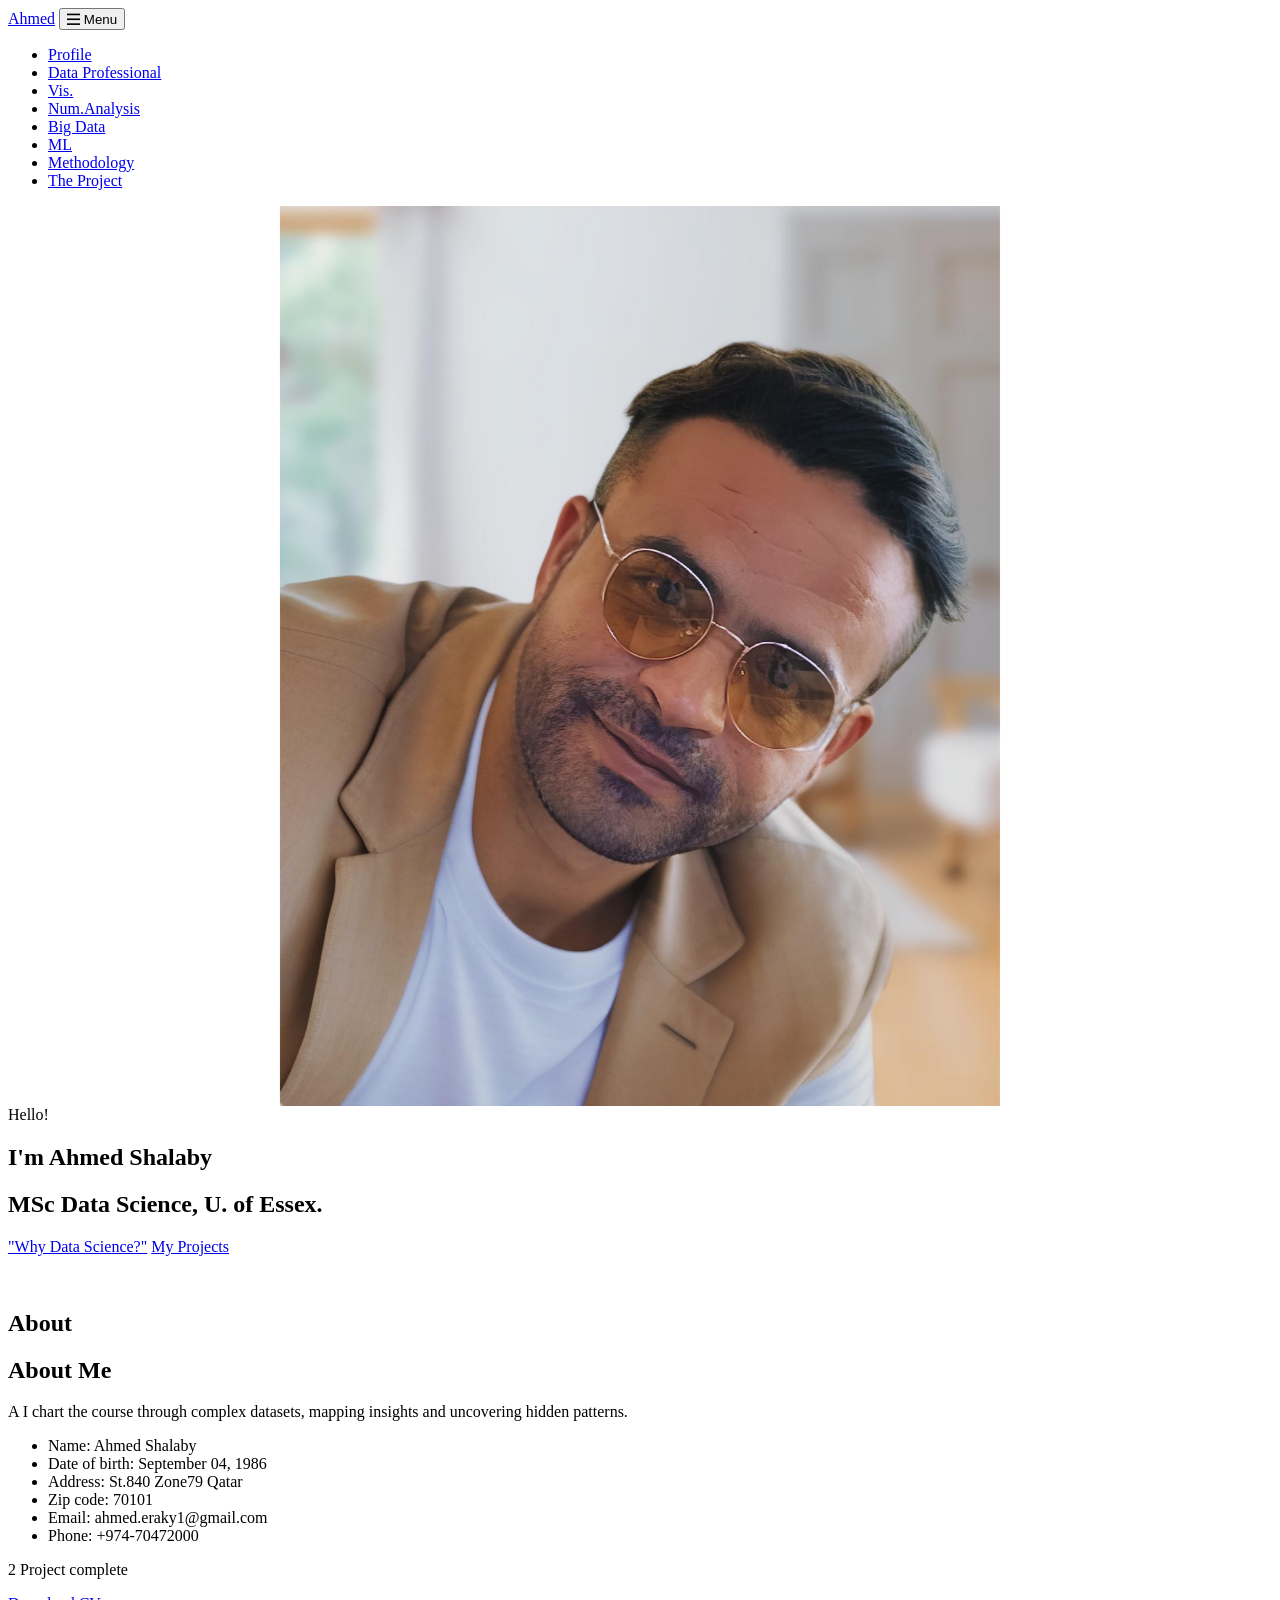
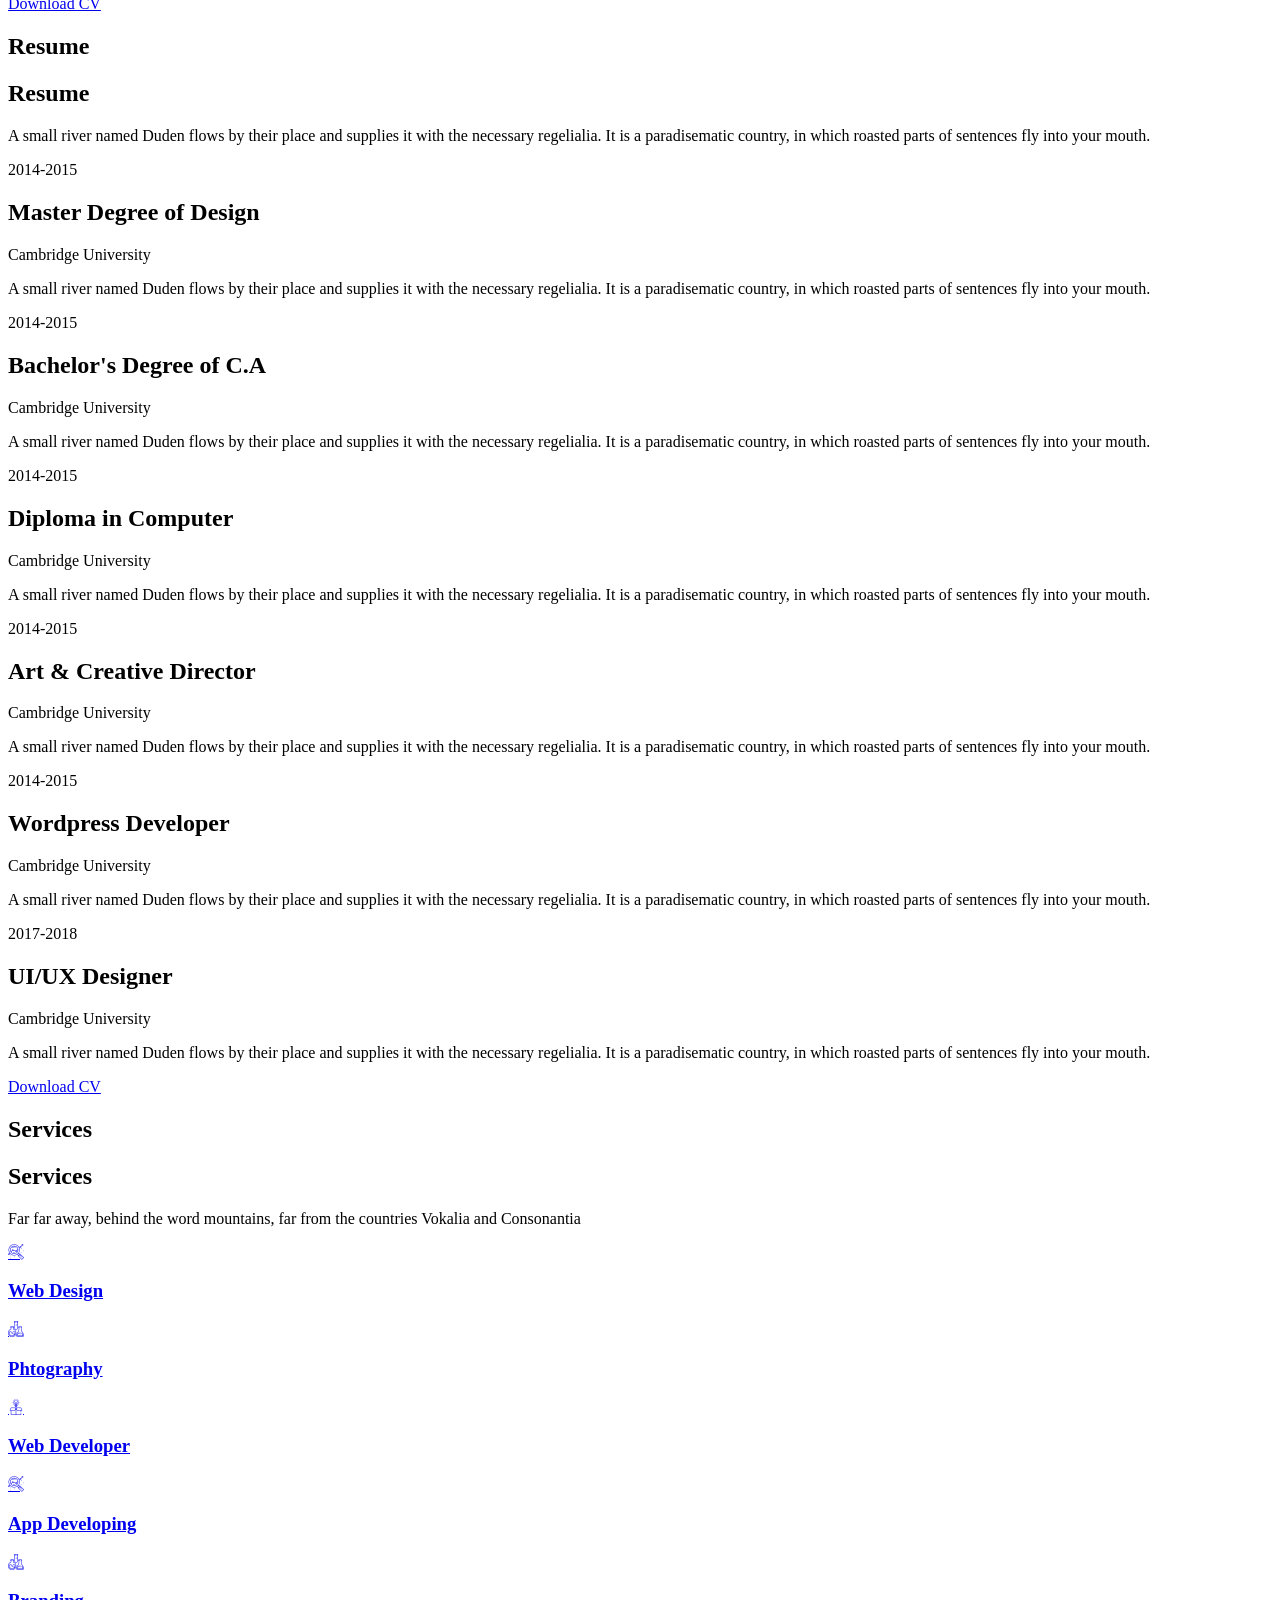
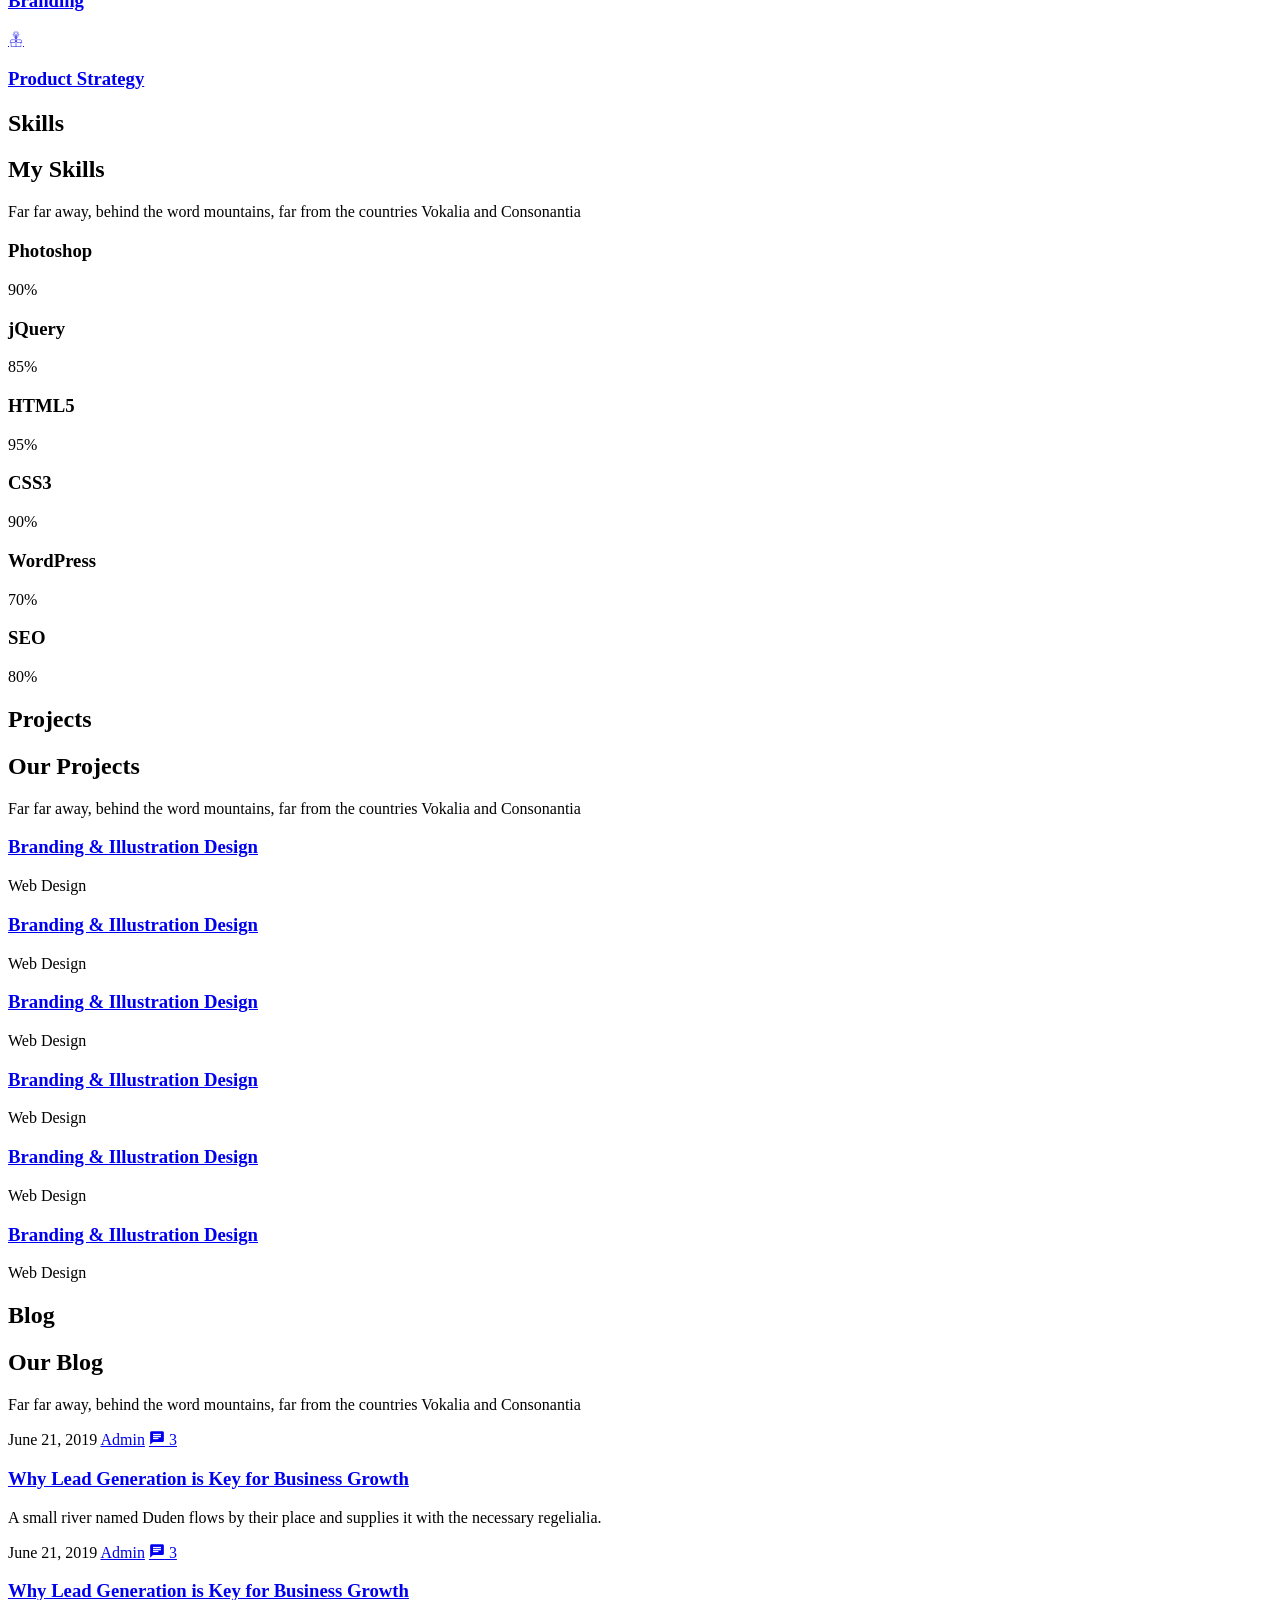
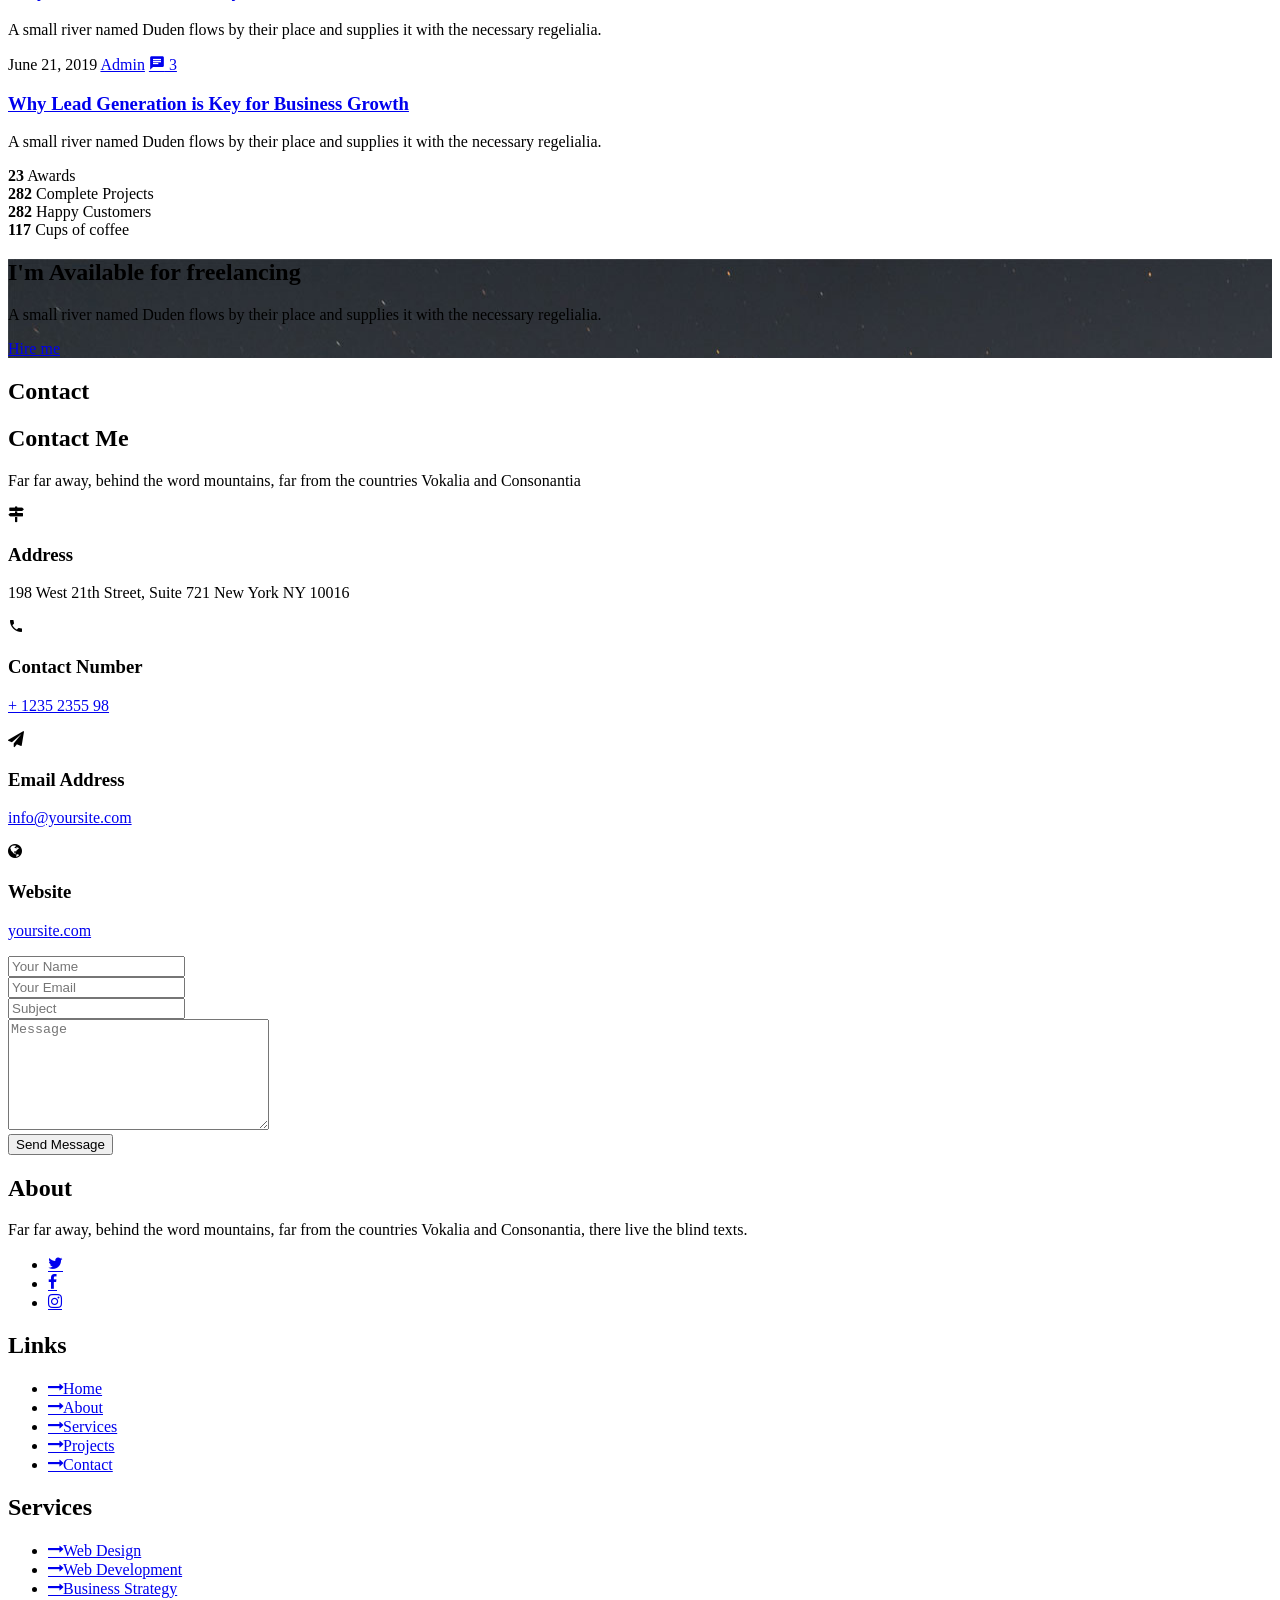
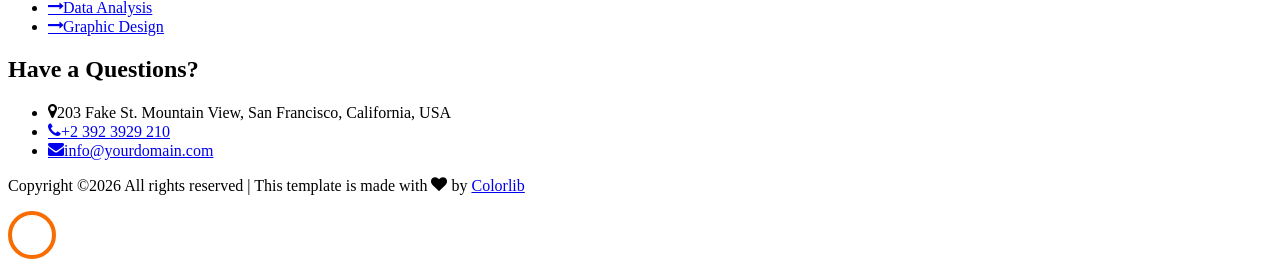
==== index.html @ 075e6bfa "Update index.html" ====
<!DOCTYPE html>
<html lang="en">
  <head>
    <title>Ahmed - Free Bootstrap 4 Template by Colorlib</title>
    <meta charset="utf-8">
    <meta name="viewport" content="width=device-width, initial-scale=1, shrink-to-fit=no">
    
    <link href="https://fonts.googleapis.com/css?family=Poppins:100,200,300,400,500,600,700,800,900" rel="stylesheet">

    <link rel="stylesheet" href="css/open-iconic-bootstrap.min.css">
    <link rel="stylesheet" href="css/animate.css">
    																							
    <link rel="stylesheet" href="css/owl.carousel.min.css">															
    <link rel="stylesheet" href="css/owl.theme.default.min.css">
    <link rel="stylesheet" href="css/magnific-popup.css">

    <link rel="stylesheet" href="css/aos.css">

    <link rel="stylesheet" href="css/ionicons.min.css">
    
    <link rel="stylesheet" href="css/flaticon.css">
    <link rel="stylesheet" href="css/icomoon.css">
    <link rel="stylesheet" href="css/style.css">
  </head>
  <body data-spy="scroll" data-target=".site-navbar-target" data-offset="300">
	  
	  
    <nav class="navbar navbar-expand-lg navbar-dark ftco_navbar ftco-navbar-light site-navbar-target" id="ftco-navbar">
	    <div class="container">
	      <a class="navbar-brand" href="index.html">Ahmed</a>
	      <button class="navbar-toggler js-fh5co-nav-toggle fh5co-nav-toggle" type="button" data-toggle="collapse" data-target="#ftco-nav" aria-controls="ftco-nav" aria-expanded="false" aria-label="Toggle navigation">
	        <span class="oi oi-menu"></span> Menu
	      </button>

	      <div class="collapse navbar-collapse" id="ftco-nav">
	        <ul class="navbar-nav nav ml-auto">
	          <li class="nav-item"><a href="#home-section" class="nav-link"><span>Profile</span></a></li>
	          <li class="nav-item"><a href="#about-section" class="nav-link"><span>Data Professional</span></a></li>
	          <li class="nav-item"><a href="#resume-section" class="nav-link"><span>Vis.</span></a></li>
	          <li class="nav-item"><a href="#services-section" class="nav-link"><span>Num.Analysis</span></a></li>
	          <li class="nav-item"><a href="#skills-section" class="nav-link"><span>Big Data</span></a></li>
	          <li class="nav-item"><a href="#projects-section" class="nav-link"><span>ML</span></a></li>
	          <li class="nav-item"><a href="#blog-section" class="nav-link"><span>Methodology</span></a></li>
	          <li class="nav-item"><a href="#contact-section" class="nav-link"><span>The Project</span></a></li>
	        </ul>
	      </div>
	    </div>
	  </nav>
	  <section id="home-section" class="hero">
		  <div class="home-slider  owl-carousel">
	      <div class="slider-item ">
	      	<div class="overlay"></div>
	        <div class="container">
	          <div class="row d-md-flex no-gutters slider-text align-items-end justify-content-end" data-scrollax-parent="true">
                   <div class="one-third js-fullheight order-md-last img" 
                     style="background-image:url(images/ahmedshalaby.jpg); height: 300px; background-size: contain; background-repeat: no-repeat; background-position: center;">

	          	</div>
		          <div class="one-forth d-flex  align-items-center ftco-animate" data-scrollax=" properties: { translateY: '70%' }">
		          	<div class="text">
		          		<span class="subheading">Hello!</span>
			            <h1 class="mb-4 mt-3">I'm <span>Ahmed Shalaby</span></h1>
			            <h2 class="mb-4">MSc Data Science, U. of Essex.</h2>
			            <p><a href="1.html" class="btn btn-primary py-3 px-4">"Why Data Science?"</a> <a href="2.html" class="btn btn-white btn-outline-white py-3 px-4">My Projects</a></p>
		            </div>
		          </div>
	        	</div>
	        </div>
	      </div>

	      <div class="slider-item">
	      	<div class="overlay"></div>
	        <div class="container">
	          <div class="row d-flex no-gutters slider-text align-items-end justify-content-end" data-scrollax-parent="true">
                   <div class="one-third js-fullheight order-md-last img" 
                     style="background-image:url(images/ahmedshalaby3.jpg); height: 300px; background-size: contain; background-repeat: no-repeat; background-position: center;">
	          	</div>
		          <div class="one-forth d-flex align-items-center ftco-animate" data-scrollax=" properties: { translateY: '70%' }">
		          	<div class="text">
		          		<span class="subheading">Hello!</span>											
			            <h1 class="mb-4 mt-3">I have Passion For Data Science <span> </span> based in Qatar</h1>
			            <p><a href="1.html" class="btn btn-primary py-3 px-4">"Why Data Science?"</a> <a href="2.html" class="btn btn-white btn-outline-white py-3 px-4">My Projects</a></p>
		            </div>
		          </div>
	        	</div>
	        </div>
	      </div>
	    </div>
    </section>

    <section class="ftco-about img ftco-section ftco-no-pb" id="about-section">
    	<div class="container">
    		<div class="row d-flex">
    			<div class="col-md-6 col-lg-5 d-flex">
    				<div class="img-about img d-flex align-items-stretch">
    					<div class="overlay"></div>
	    				<div class="img d-flex align-self-stretch align-items-center" style="background-image:url(images/ahmedshalaby4.jpg);">
	    				</div>
    				</div>
    			</div>
    			<div class="col-md-6 col-lg-7 pl-lg-5 pb-5">
    				<div class="row justify-content-start pb-3">
		          <div class="col-md-12 heading-section ftco-animate">
		          	<h1 class="big">About</h1>
		            <h2 class="mb-4">About Me</h2>
		            <p>A I chart the course through complex datasets, mapping insights and uncovering hidden patterns.</p>
		            <ul class="about-info mt-4 px-md-0 px-2">
		            	<li class="d-flex"><span>Name:</span> <span>Ahmed Shalaby</span></li>
		            	<li class="d-flex"><span>Date of birth:</span> <span>September 04, 1986</span></li>
		            	<li class="d-flex"><span>Address:</span> <span>St.840 Zone79 Qatar </span></li>
		            	<li class="d-flex"><span>Zip code:</span> <span>70101</span></li>
		            	<li class="d-flex"><span>Email:</span> <span>ahmed.eraky1@gmail.com</span></li>
		            	<li class="d-flex"><span>Phone: </span> <span>+974-70472000</span></li>
		            </ul>
		          </div>
		        </div>
	          <div class="counter-wrap ftco-animate d-flex mt-md-3">
              <div class="text">
              	<p class="mb-4">
	                <span class="number" data-number="12">0</span>
	                <span>Project complete</span>
                </p>
                <p><a href="#" class="btn btn-primary py-3 px-3">Download CV</a></p>
              </div>
	          </div>
	        </div>
        </div>
    	</div>
    </section>

    <section class="ftco-section ftco-no-pb" id="resume-section">
    	<div class="container">
    		<div class="row justify-content-center pb-5">
          <div class="col-md-10 heading-section text-center ftco-animate">
          	<h1 class="big big-2">Resume</h1>
            <h2 class="mb-4">Resume</h2>
            <p>A small river named Duden flows by their place and supplies it with the necessary regelialia. It is a paradisematic country, in which roasted parts of sentences fly into your mouth.</p>
          </div>
        </div>
    		<div class="row">
    			<div class="col-md-6">
    				<div class="resume-wrap ftco-animate">
    					<span class="date">2014-2015</span>
    					<h2>Master Degree of Design</h2>
    					<span class="position">Cambridge University</span>
    					<p class="mt-4">A small river named Duden flows by their place and supplies it with the necessary regelialia. It is a paradisematic country, in which roasted parts of sentences fly into your mouth.</p>
    				</div>
    				<div class="resume-wrap ftco-animate">
    					<span class="date">2014-2015</span>
    					<h2>Bachelor's Degree of C.A</h2>
    					<span class="position">Cambridge University</span>
    					<p class="mt-4">A small river named Duden flows by their place and supplies it with the necessary regelialia. It is a paradisematic country, in which roasted parts of sentences fly into your mouth.</p>
    				</div>
    				<div class="resume-wrap ftco-animate">
    					<span class="date">2014-2015</span>
    					<h2>Diploma in Computer</h2>
    					<span class="position">Cambridge University</span>
    					<p class="mt-4">A small river named Duden flows by their place and supplies it with the necessary regelialia. It is a paradisematic country, in which roasted parts of sentences fly into your mouth.</p>
    				</div>
    			</div>

    			<div class="col-md-6">
    				<div class="resume-wrap ftco-animate">
    					<span class="date">2014-2015</span>
    					<h2>Art &amp; Creative Director</h2>
    					<span class="position">Cambridge University</span>
    					<p class="mt-4">A small river named Duden flows by their place and supplies it with the necessary regelialia. It is a paradisematic country, in which roasted parts of sentences fly into your mouth.</p>
    				</div>
    				<div class="resume-wrap ftco-animate">
    					<span class="date">2014-2015</span>
    					<h2>Wordpress Developer</h2>
    					<span class="position">Cambridge University</span>
    					<p class="mt-4">A small river named Duden flows by their place and supplies it with the necessary regelialia. It is a paradisematic country, in which roasted parts of sentences fly into your mouth.</p>
    				</div>
    				<div class="resume-wrap ftco-animate">
    					<span class="date">2017-2018</span>
    					<h2>UI/UX Designer</h2>
    					<span class="position">Cambridge University</span>
    					<p class="mt-4">A small river named Duden flows by their place and supplies it with the necessary regelialia. It is a paradisematic country, in which roasted parts of sentences fly into your mouth.</p>
    				</div>
    			</div>
    		</div>
    		<div class="row justify-content-center mt-5">
    			<div class="col-md-6 text-center ftco-animate">
    				<p><a href="#" class="btn btn-primary py-4 px-5">Download CV</a></p>
    			</div>
    		</div>
    	</div>
    </section>

    <section class="ftco-section" id="services-section">
    	<div class="container">
    		<div class="row justify-content-center py-5 mt-5">
          <div class="col-md-12 heading-section text-center ftco-animate">
          	<h1 class="big big-2">Services</h1>
            <h2 class="mb-4">Services</h2>
            <p>Far far away, behind the word mountains, far from the countries Vokalia and Consonantia</p>
          </div>
        </div>
    		<div class="row">
					<div class="col-md-4 text-center d-flex ftco-animate">
						<a href="#" class="services-1">
							<span class="icon">
								<i class="flaticon-analysis"></i>
							</span>
							<div class="desc">
								<h3 class="mb-5">Web Design</h3>
							</div>
						</a>
					</div>
					<div class="col-md-4 text-center d-flex ftco-animate">
						<a href="#" class="services-1">
							<span class="icon">
								<i class="flaticon-flasks"></i>
							</span>
							<div class="desc">
								<h3 class="mb-5">Phtography</h3>
							</div>
						</a>																
					</div>
					<div class="col-md-4 text-center d-flex ftco-animate">
						<a href="#" class="services-1">
							<span class="icon">
								<i class="flaticon-ideas"></i>
							</span>
							<div class="desc">
								<h3 class="mb-5">Web Developer</h3>
							</div>
						</a>
					</div>

					<div class="col-md-4 text-center d-flex ftco-animate">
						<a href="#" class="services-1">
							<span class="icon">
								<i class="flaticon-analysis"></i>
							</span>
							<div class="desc">
								<h3 class="mb-5">App Developing</h3>
							</div>
						</a>
					</div>
					<div class="col-md-4 text-center d-flex ftco-animate">
						<a href="#" class="services-1">
							<span class="icon">
								<i class="flaticon-flasks"></i>
							</span>
							<div class="desc">
								<h3 class="mb-5">Branding</h3>
							</div>
						</a>
					</div>
					<div class="col-md-4 text-center d-flex ftco-animate">
						<a href="#" class="services-1">
							<span class="icon">
								<i class="flaticon-ideas"></i>
							</span>
							<div class="desc">
								<h3 class="mb-5">Product Strategy</h3>
							</div>
						</a>
					</div>
				</div>
    	</div>
    </section>

		
		<section class="ftco-section" id="skills-section">
			<div class="container">
				<div class="row justify-content-center pb-5">
          <div class="col-md-12 heading-section text-center ftco-animate">
          	<h1 class="big big-2">Skills</h1>
            <h2 class="mb-4">My Skills</h2>
            <p>Far far away, behind the word mountains, far from the countries Vokalia and Consonantia</p>
          </div>
        </div>
				<div class="row">
					<div class="col-md-6 animate-box">
						<div class="progress-wrap ftco-animate">
							<h3>Photoshop</h3>
							<div class="progress">
							 	<div class="progress-bar color-1" role="progressbar" aria-valuenow="90"
							  	aria-valuemin="0" aria-valuemax="100" style="width:90%">
							    <span>90%</span>
							  	</div>
							</div>
						</div>
					</div>
					<div class="col-md-6 animate-box">
						<div class="progress-wrap ftco-animate">
							<h3>jQuery</h3>
							<div class="progress">
							 	<div class="progress-bar color-2" role="progressbar" aria-valuenow="85"
							  	aria-valuemin="0" aria-valuemax="100" style="width:85%">
							    <span>85%</span>
							  	</div>
							</div>
						</div>
					</div>
					<div class="col-md-6 animate-box">
						<div class="progress-wrap ftco-animate">
							<h3>HTML5</h3>
							<div class="progress">
							 	<div class="progress-bar color-3" role="progressbar" aria-valuenow="95"
							  	aria-valuemin="0" aria-valuemax="100" style="width:95%">
							    <span>95%</span>
							  	</div>
							</div>
						</div>
					</div>
					<div class="col-md-6 animate-box">
						<div class="progress-wrap ftco-animate">
							<h3>CSS3</h3>
							<div class="progress">
							 	<div class="progress-bar color-4" role="progressbar" aria-valuenow="90"
							  	aria-valuemin="0" aria-valuemax="100" style="width:90%">
							    <span>90%</span>
							  	</div>
							</div>
						</div>
					</div>
					<div class="col-md-6 animate-box">
						<div class="progress-wrap ftco-animate">
							<h3>WordPress</h3>
							<div class="progress">
							 	<div class="progress-bar color-5" role="progressbar" aria-valuenow="70"
							  	aria-valuemin="0" aria-valuemax="100" style="width:70%">
							    <span>70%</span>
							  	</div>
							</div>
						</div>
					</div>
					<div class="col-md-6 animate-box">
						<div class="progress-wrap ftco-animate">
							<h3>SEO</h3>
							<div class="progress">
							 	<div class="progress-bar color-6" role="progressbar" aria-valuenow="80"
							  	aria-valuemin="0" aria-valuemax="100" style="width:80%">
							    <span>80%</span>
							  	</div>
							</div>
						</div>
					</div>
				</div>
			</div>
		</section>
 

    <section class="ftco-section ftco-project" id="projects-section">
    	<div class="container">
    		<div class="row justify-content-center pb-5">
          <div class="col-md-12 heading-section text-center ftco-animate">
          	<h1 class="big big-2">Projects</h1>
            <h2 class="mb-4">Our Projects</h2>
            <p>Far far away, behind the word mountains, far from the countries Vokalia and Consonantia</p>
          </div>
        </div>
    		<div class="row">
    			<div class="col-md-4">
    				<div class="project img ftco-animate d-flex justify-content-center align-items-center" style="background-image: url(images/project-4.jpg);">
    					<div class="overlay"></div>
	    				<div class="text text-center p-4">
	    					<h3><a href="#">Branding &amp; Illustration Design</a></h3>
	    					<span>Web Design</span>
	    				</div>
    				</div>
  				</div>
  				<div class="col-md-8">
    				<div class="project img ftco-animate d-flex justify-content-center align-items-center" style="background-image: url(images/project-5.jpg);">
    					<div class="overlay"></div>
	    				<div class="text text-center p-4">
	    					<h3><a href="#">Branding &amp; Illustration Design</a></h3>
	    					<span>Web Design</span>
	    				</div>
    				</div>
  				</div>

    			<div class="col-md-8">
    				<div class="project img ftco-animate d-flex justify-content-center align-items-center" style="background-image: url(images/project-1.jpg);">
    					<div class="overlay"></div>
	    				<div class="text text-center p-4">
	    					<h3><a href="#">Branding &amp; Illustration Design</a></h3>
	    					<span>Web Design</span>
	    				</div>
    				</div>

    				<div class="project img ftco-animate d-flex justify-content-center align-items-center" style="background-image: url(images/project-6.jpg);">
    					<div class="overlay"></div>
	    				<div class="text text-center p-4">
	    					<h3><a href="#">Branding &amp; Illustration Design</a></h3>
	    					<span>Web Design</span>
	    				</div>
    				</div>
    			</div>
    			<div class="col-md-4">
    				<div class="row">
    					<div class="col-md-12">
		    				<div class="project img ftco-animate d-flex justify-content-center align-items-center" style="background-image: url(images/project-2.jpg);">
		    					<div class="overlay"></div>
			    				<div class="text text-center p-4">
			    					<h3><a href="#">Branding &amp; Illustration Design</a></h3>
			    					<span>Web Design</span>
			    				</div>
		    				</div>
	    				</div>
	    				<div class="col-md-12">
		    				<div class="project img ftco-animate d-flex justify-content-center align-items-center" style="background-image: url(images/project-3.jpg);">
		    					<div class="overlay"></div>
			    				<div class="text text-center p-4">
			    					<h3><a href="#">Branding &amp; Illustration Design</a></h3>
			    					<span>Web Design</span>
			    				</div>
		    				</div>
	    				</div>
    				</div>
    			</div>
    		</div>
    	</div>
    </section>


    <section class="ftco-section" id="blog-section">
      <div class="container">
        <div class="row justify-content-center mb-5 pb-5">
          <div class="col-md-7 heading-section text-center ftco-animate">
            <h1 class="big big-2">Blog</h1>
            <h2 class="mb-4">Our Blog</h2>
            <p>Far far away, behind the word mountains, far from the countries Vokalia and Consonantia</p>
          </div>
        </div>
        <div class="row d-flex">
          <div class="col-md-4 d-flex ftco-animate">
          	<div class="blog-entry justify-content-end">
              <a href="single.html" class="block-20" style="background-image: url('images/image_1.jpg');">
              </a>
              <div class="text mt-3 float-right d-block">
              	<div class="d-flex align-items-center mb-3 meta">
	                <p class="mb-0">
	                	<span class="mr-2">June 21, 2019</span>
	                	<a href="#" class="mr-2">Admin</a>
	                	<a href="#" class="meta-chat"><span class="icon-chat"></span> 3</a>
	                </p>
                </div>
                <h3 class="heading"><a href="single.html">Why Lead Generation is Key for Business Growth</a></h3>
                <p>A small river named Duden flows by their place and supplies it with the necessary regelialia.</p>
              </div>
            </div>
          </div>
          <div class="col-md-4 d-flex ftco-animate">
          	<div class="blog-entry justify-content-end">
              <a href="single.html" class="block-20" style="background-image: url('images/image_2.jpg');">
              </a>
              <div class="text mt-3 float-right d-block">
              	<div class="d-flex align-items-center mb-3 meta">
	                <p class="mb-0">
	                	<span class="mr-2">June 21, 2019</span>
	                	<a href="#" class="mr-2">Admin</a>
	                	<a href="#" class="meta-chat"><span class="icon-chat"></span> 3</a>
	                </p>
                </div>
                <h3 class="heading"><a href="single.html">Why Lead Generation is Key for Business Growth</a></h3>
                <p>A small river named Duden flows by their place and supplies it with the necessary regelialia.</p>
              </div>
            </div>
          </div>
          <div class="col-md-4 d-flex ftco-animate">
          	<div class="blog-entry">
              <a href="single.html" class="block-20" style="background-image: url('images/image_3.jpg');">
              </a>
              <div class="text mt-3 float-right d-block">
              	<div class="d-flex align-items-center mb-3 meta">
	                <p class="mb-0">
	                	<span class="mr-2">June 21, 2019</span>
	                	<a href="#" class="mr-2">Admin</a>
	                	<a href="#" class="meta-chat"><span class="icon-chat"></span> 3</a>
	                </p>
                </div>
                <h3 class="heading"><a href="single.html">Why Lead Generation is Key for Business Growth</a></h3>
                <p>A small river named Duden flows by their place and supplies it with the necessary regelialia.</p>
              </div>
            </div>
          </div>
        </div>
      </div>
    </section>

    <section class="ftco-section ftco-no-pt ftco-no-pb ftco-counter img" id="section-counter">
    	<div class="container">
				<div class="row d-md-flex align-items-center">
          <div class="col-md d-flex justify-content-center counter-wrap ftco-animate">
            <div class="block-18">
              <div class="text">
                <strong class="number" data-number="100">0</strong>
                <span>Awards</span>
              </div>
            </div>
          </div>
          <div class="col-md d-flex justify-content-center counter-wrap ftco-animate">
            <div class="block-18">
              <div class="text">
                <strong class="number" data-number="1200">0</strong>
                <span>Complete Projects</span>
              </div>
            </div>
          </div>
          <div class="col-md d-flex justify-content-center counter-wrap ftco-animate">
            <div class="block-18">
              <div class="text">
                <strong class="number" data-number="1200">0</strong>
                <span>Happy Customers</span>
              </div>
            </div>
          </div>
          <div class="col-md d-flex justify-content-center counter-wrap ftco-animate">
            <div class="block-18">
              <div class="text">
                <strong class="number" data-number="500">0</strong>
                <span>Cups of coffee</span>
              </div>
            </div>
          </div>
        </div>
      </div>
    </section>

    <section class="ftco-section ftco-hireme img margin-top" style="background-image: url(images/bg_1.jpg)">
			<div class="container">
				<div class="row justify-content-center">
					<div class="col-md-7 ftco-animate text-center">
						<h2>I'm <span>Available</span> for freelancing</h2>
						<p>A small river named Duden flows by their place and supplies it with the necessary regelialia.</p>
						<p class="mb-0"><a href="#" class="btn btn-primary py-3 px-5">Hire me</a></p>
					</div>
				</div>
			</div>
		</section>

    <section class="ftco-section contact-section ftco-no-pb" id="contact-section">
      <div class="container">
      	<div class="row justify-content-center mb-5 pb-3">
          <div class="col-md-7 heading-section text-center ftco-animate">
            <h1 class="big big-2">Contact</h1>
            <h2 class="mb-4">Contact Me</h2>
            <p>Far far away, behind the word mountains, far from the countries Vokalia and Consonantia</p>
          </div>
        </div>

        <div class="row d-flex contact-info mb-5">
          <div class="col-md-6 col-lg-3 d-flex ftco-animate">
          	<div class="align-self-stretch box p-4 text-center">
          		<div class="icon d-flex align-items-center justify-content-center">
          			<span class="icon-map-signs"></span>
          		</div>
          		<h3 class="mb-4">Address</h3>
	            <p>198 West 21th Street, Suite 721 New York NY 10016</p>
	          </div>
          </div>
          <div class="col-md-6 col-lg-3 d-flex ftco-animate">
          	<div class="align-self-stretch box p-4 text-center">
          		<div class="icon d-flex align-items-center justify-content-center">
          			<span class="icon-phone2"></span>
          		</div>
          		<h3 class="mb-4">Contact Number</h3>
	            <p><a href="tel://1234567920">+ 1235 2355 98</a></p>
	          </div>
          </div>
          <div class="col-md-6 col-lg-3 d-flex ftco-animate">
          	<div class="align-self-stretch box p-4 text-center">
          		<div class="icon d-flex align-items-center justify-content-center">
          			<span class="icon-paper-plane"></span>
          		</div>
          		<h3 class="mb-4">Email Address</h3>
	            <p><a href="mailto:info@yoursite.com">info@yoursite.com</a></p>
	          </div>
          </div>
          <div class="col-md-6 col-lg-3 d-flex ftco-animate">
          	<div class="align-self-stretch box p-4 text-center">
          		<div class="icon d-flex align-items-center justify-content-center">
          			<span class="icon-globe"></span>
          		</div>
          		<h3 class="mb-4">Website</h3>
	            <p><a href="#">yoursite.com</a></p>
	          </div>
          </div>
        </div>

        <div class="row no-gutters block-9">
          <div class="col-md-6 order-md-last d-flex">
            <form action="#" class="bg-light p-4 p-md-5 contact-form">
              <div class="form-group">
                <input type="text" class="form-control" placeholder="Your Name">
              </div>
              <div class="form-group">
                <input type="text" class="form-control" placeholder="Your Email">
              </div>
              <div class="form-group">
                <input type="text" class="form-control" placeholder="Subject">
              </div>
              <div class="form-group">
                <textarea name="" id="" cols="30" rows="7" class="form-control" placeholder="Message"></textarea>
              </div>
              <div class="form-group">
                <input type="submit" value="Send Message" class="btn btn-primary py-3 px-5">
              </div>
            </form>
          
          </div>

          <div class="col-md-6 d-flex">
          	<div class="img" style="background-image: url(images/about.jpg);"></div>
          </div>
        </div>
      </div>
    </section>
		

    <footer class="ftco-footer ftco-section">
      <div class="container">
        <div class="row mb-5">
          <div class="col-md">
            <div class="ftco-footer-widget mb-4">
              <h2 class="ftco-heading-2">About</h2>
              <p>Far far away, behind the word mountains, far from the countries Vokalia and Consonantia, there live the blind texts.</p>
              <ul class="ftco-footer-social list-unstyled float-md-left float-lft mt-5">
                <li class="ftco-animate"><a href="#"><span class="icon-twitter"></span></a></li>
                <li class="ftco-animate"><a href="#"><span class="icon-facebook"></span></a></li>
                <li class="ftco-animate"><a href="#"><span class="icon-instagram"></span></a></li>
              </ul>
            </div>
          </div>
          <div class="col-md">
            <div class="ftco-footer-widget mb-4 ml-md-4">
              <h2 class="ftco-heading-2">Links</h2>
              <ul class="list-unstyled">
                <li><a href="#"><span class="icon-long-arrow-right mr-2"></span>Home</a></li>
                <li><a href="#"><span class="icon-long-arrow-right mr-2"></span>About</a></li>
                <li><a href="#"><span class="icon-long-arrow-right mr-2"></span>Services</a></li>
                <li><a href="#"><span class="icon-long-arrow-right mr-2"></span>Projects</a></li>
                <li><a href="#"><span class="icon-long-arrow-right mr-2"></span>Contact</a></li>
              </ul>
            </div>
          </div>
          <div class="col-md">
             <div class="ftco-footer-widget mb-4">
              <h2 class="ftco-heading-2">Services</h2>
              <ul class="list-unstyled">
                <li><a href="#"><span class="icon-long-arrow-right mr-2"></span>Web Design</a></li>
                <li><a href="#"><span class="icon-long-arrow-right mr-2"></span>Web Development</a></li>
                <li><a href="#"><span class="icon-long-arrow-right mr-2"></span>Business Strategy</a></li>
                <li><a href="#"><span class="icon-long-arrow-right mr-2"></span>Data Analysis</a></li>
                <li><a href="#"><span class="icon-long-arrow-right mr-2"></span>Graphic Design</a></li>
              </ul>
            </div>
          </div>
          <div class="col-md">
            <div class="ftco-footer-widget mb-4">
            	<h2 class="ftco-heading-2">Have a Questions?</h2>
            	<div class="block-23 mb-3">
	              <ul>
	                <li><span class="icon icon-map-marker"></span><span class="text">203 Fake St. Mountain View, San Francisco, California, USA</span></li>
	                <li><a href="#"><span class="icon icon-phone"></span><span class="text">+2 392 3929 210</span></a></li>
	                <li><a href="#"><span class="icon icon-envelope"></span><span class="text">info@yourdomain.com</span></a></li>
	              </ul>
	            </div>
            </div>
          </div>
        </div>
        <div class="row">
          <div class="col-md-12 text-center">

            <p><!-- Link back to Colorlib can't be removed. Template is licensed under CC BY 3.0. -->
  Copyright &copy;<script>document.write(new Date().getFullYear());</script> All rights reserved | This template is made with <i class="icon-heart color-danger" aria-hidden="true"></i> by <a href="https://colorlib.com" target="_blank">Colorlib</a>
  <!-- Link back to Colorlib can't be removed. Template is licensed under CC BY 3.0. --></p>
          </div>
        </div>
      </div>
    </footer>
    
  

  <!-- loader -->
  <div id="ftco-loader" class="show fullscreen"><svg class="circular" width="48px" height="48px"><circle class="path-bg" cx="24" cy="24" r="22" fill="none" stroke-width="4" stroke="#eeeeee"/><circle class="path" cx="24" cy="24" r="22" fill="none" stroke-width="4" stroke-miterlimit="10" stroke="#F96D00"/></svg></div>


  <script src="js/jquery.min.js"></script>
  <script src="js/jquery-migrate-3.0.1.min.js"></script>
  <script src="js/popper.min.js"></script>
  <script src="js/bootstrap.min.js"></script>
  <script src="js/jquery.easing.1.3.js"></script>
  <script src="js/jquery.waypoints.min.js"></script>
  <script src="js/jquery.stellar.min.js"></script>
  <script src="js/owl.carousel.min.js"></script>
  <script src="js/jquery.magnific-popup.min.js"></script>
  <script src="js/aos.js"></script>
  <script src="js/jquery.animateNumber.min.js"></script>
  <script src="js/scrollax.min.js"></script>
  
  <script src="js/main.js"></script>
    
  </body>
</html>
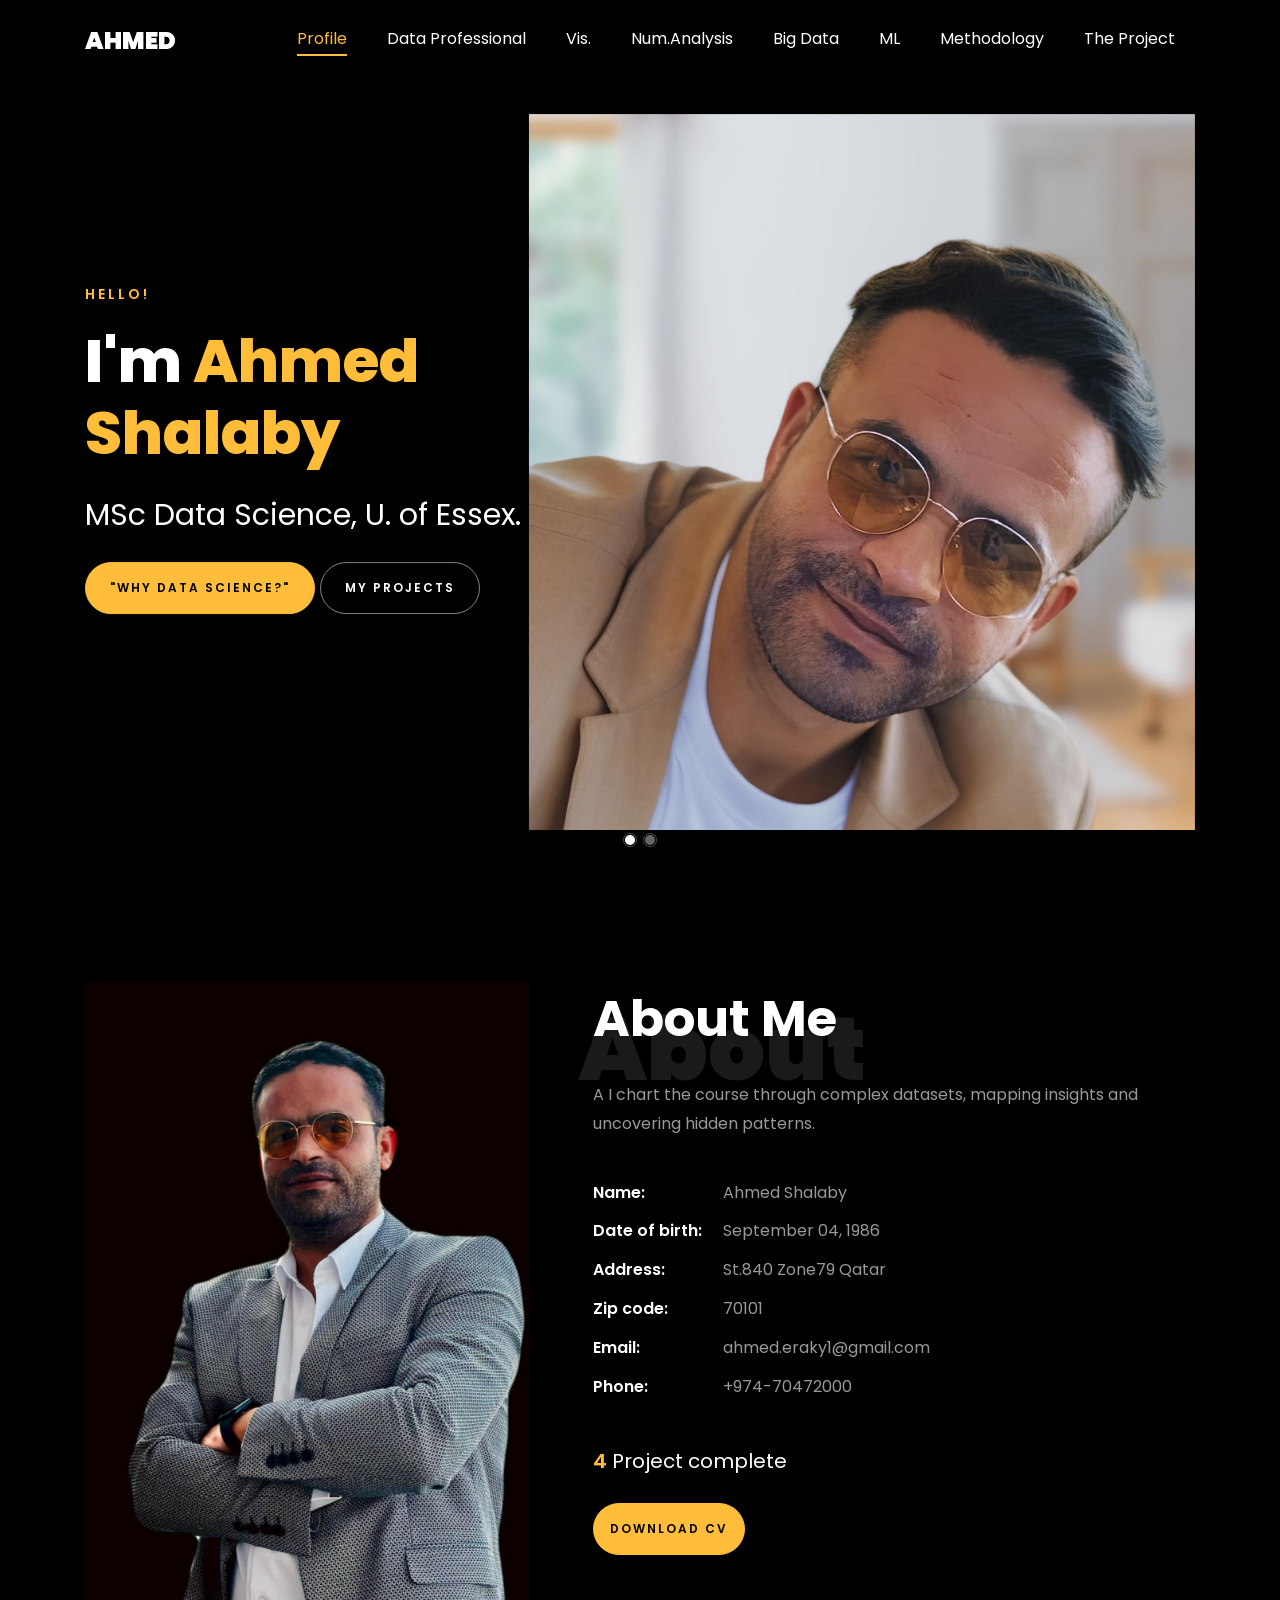
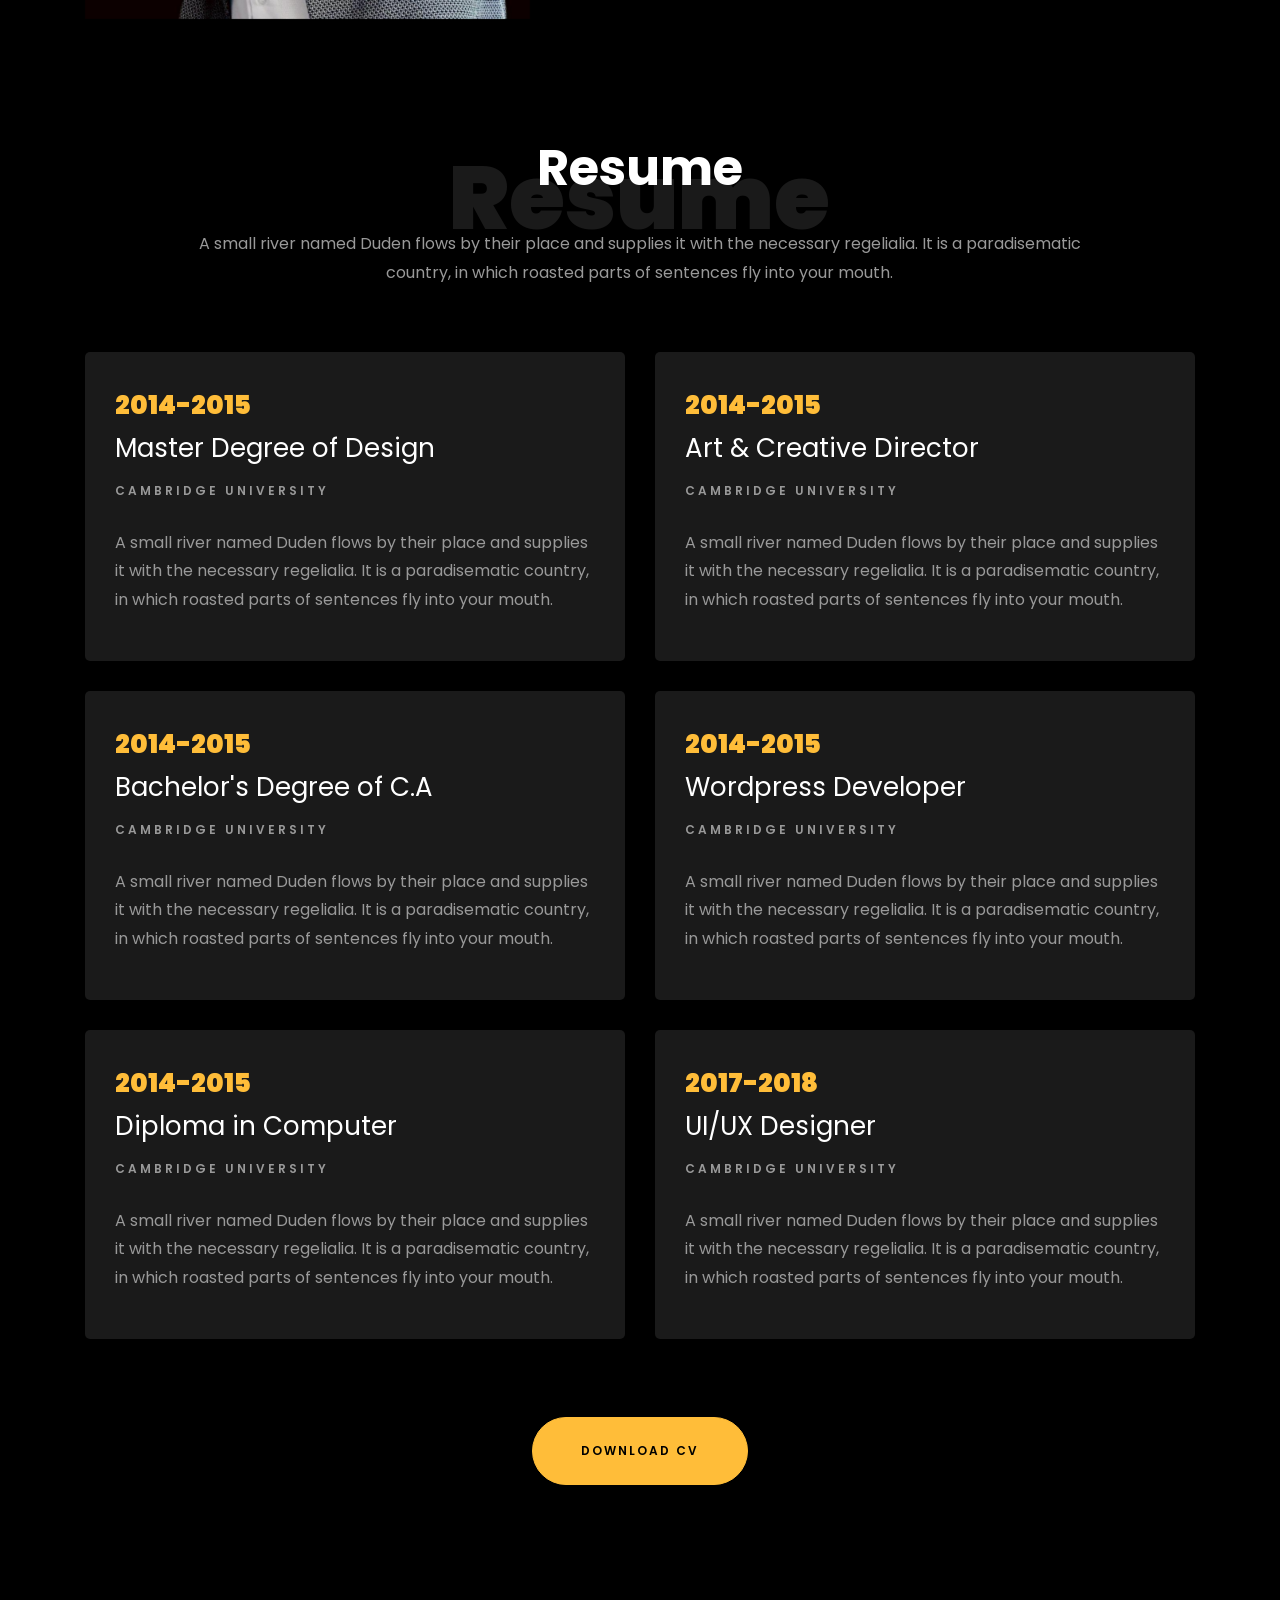
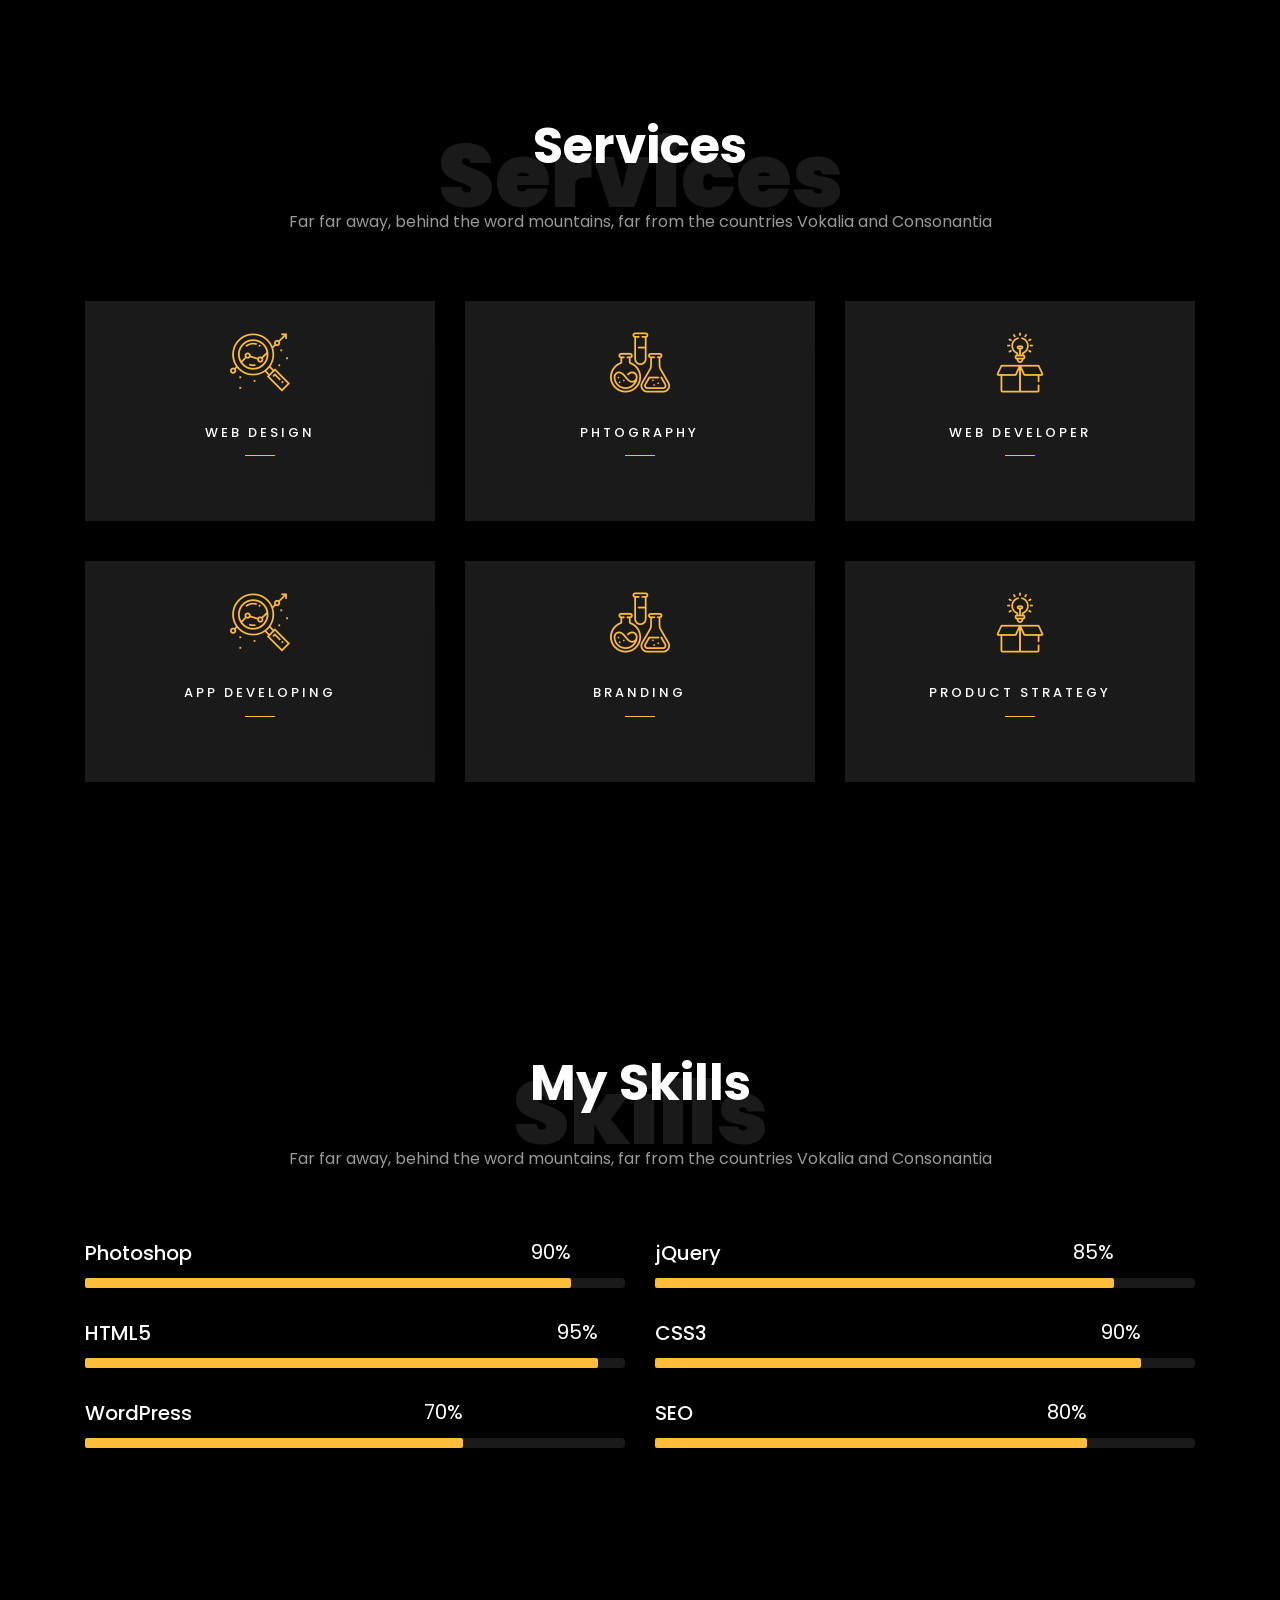
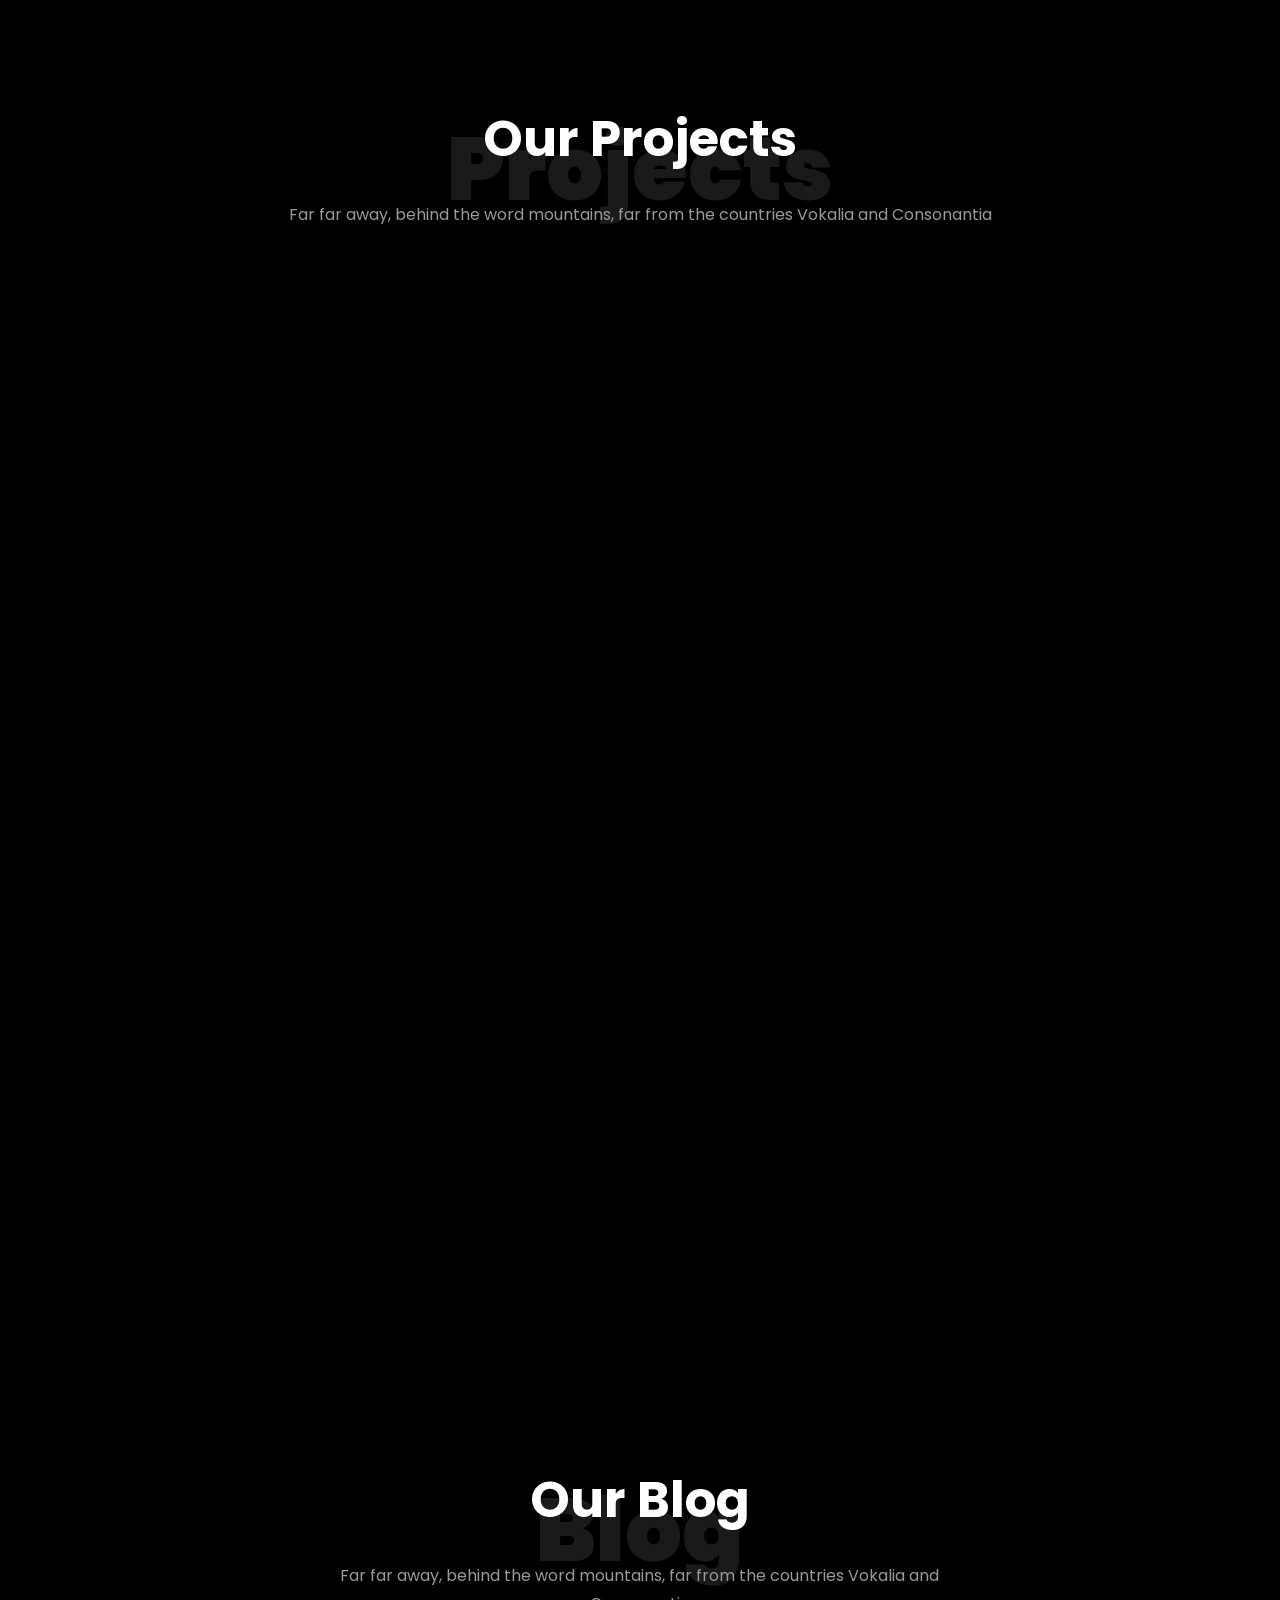
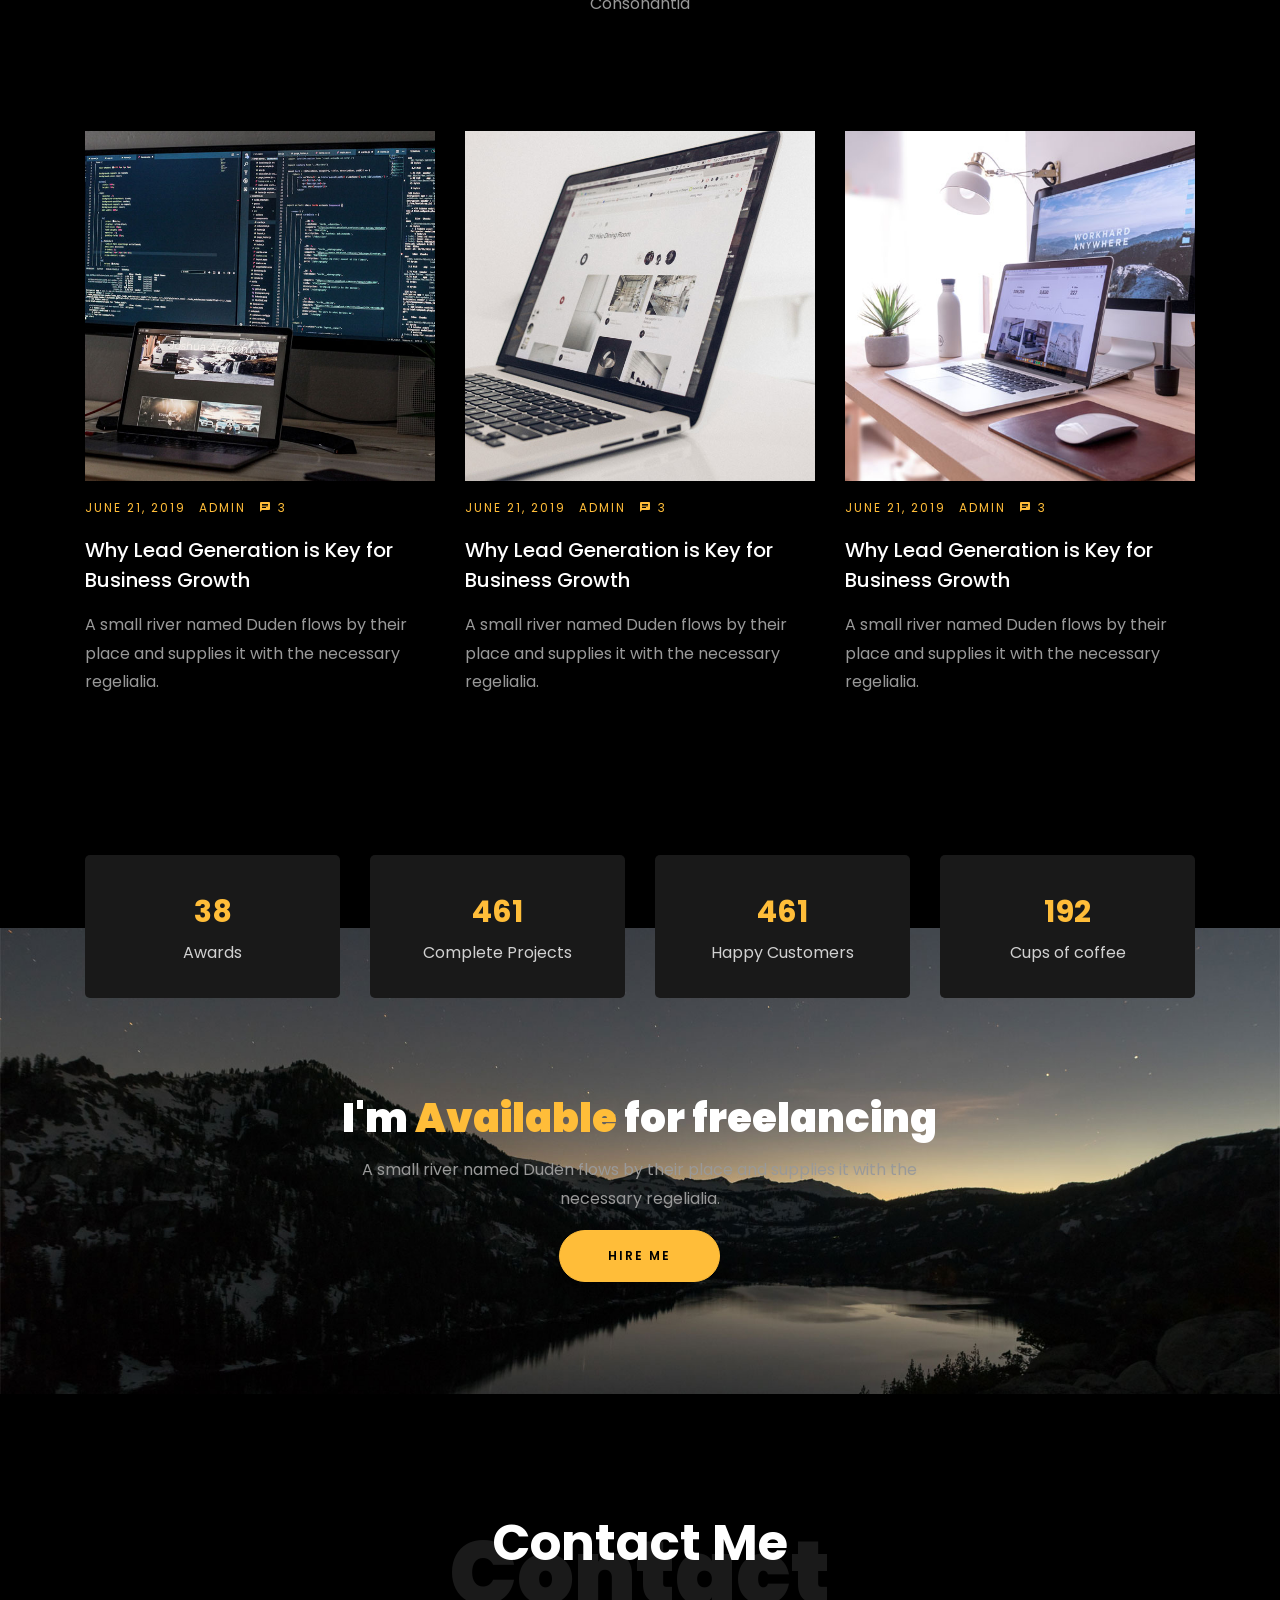
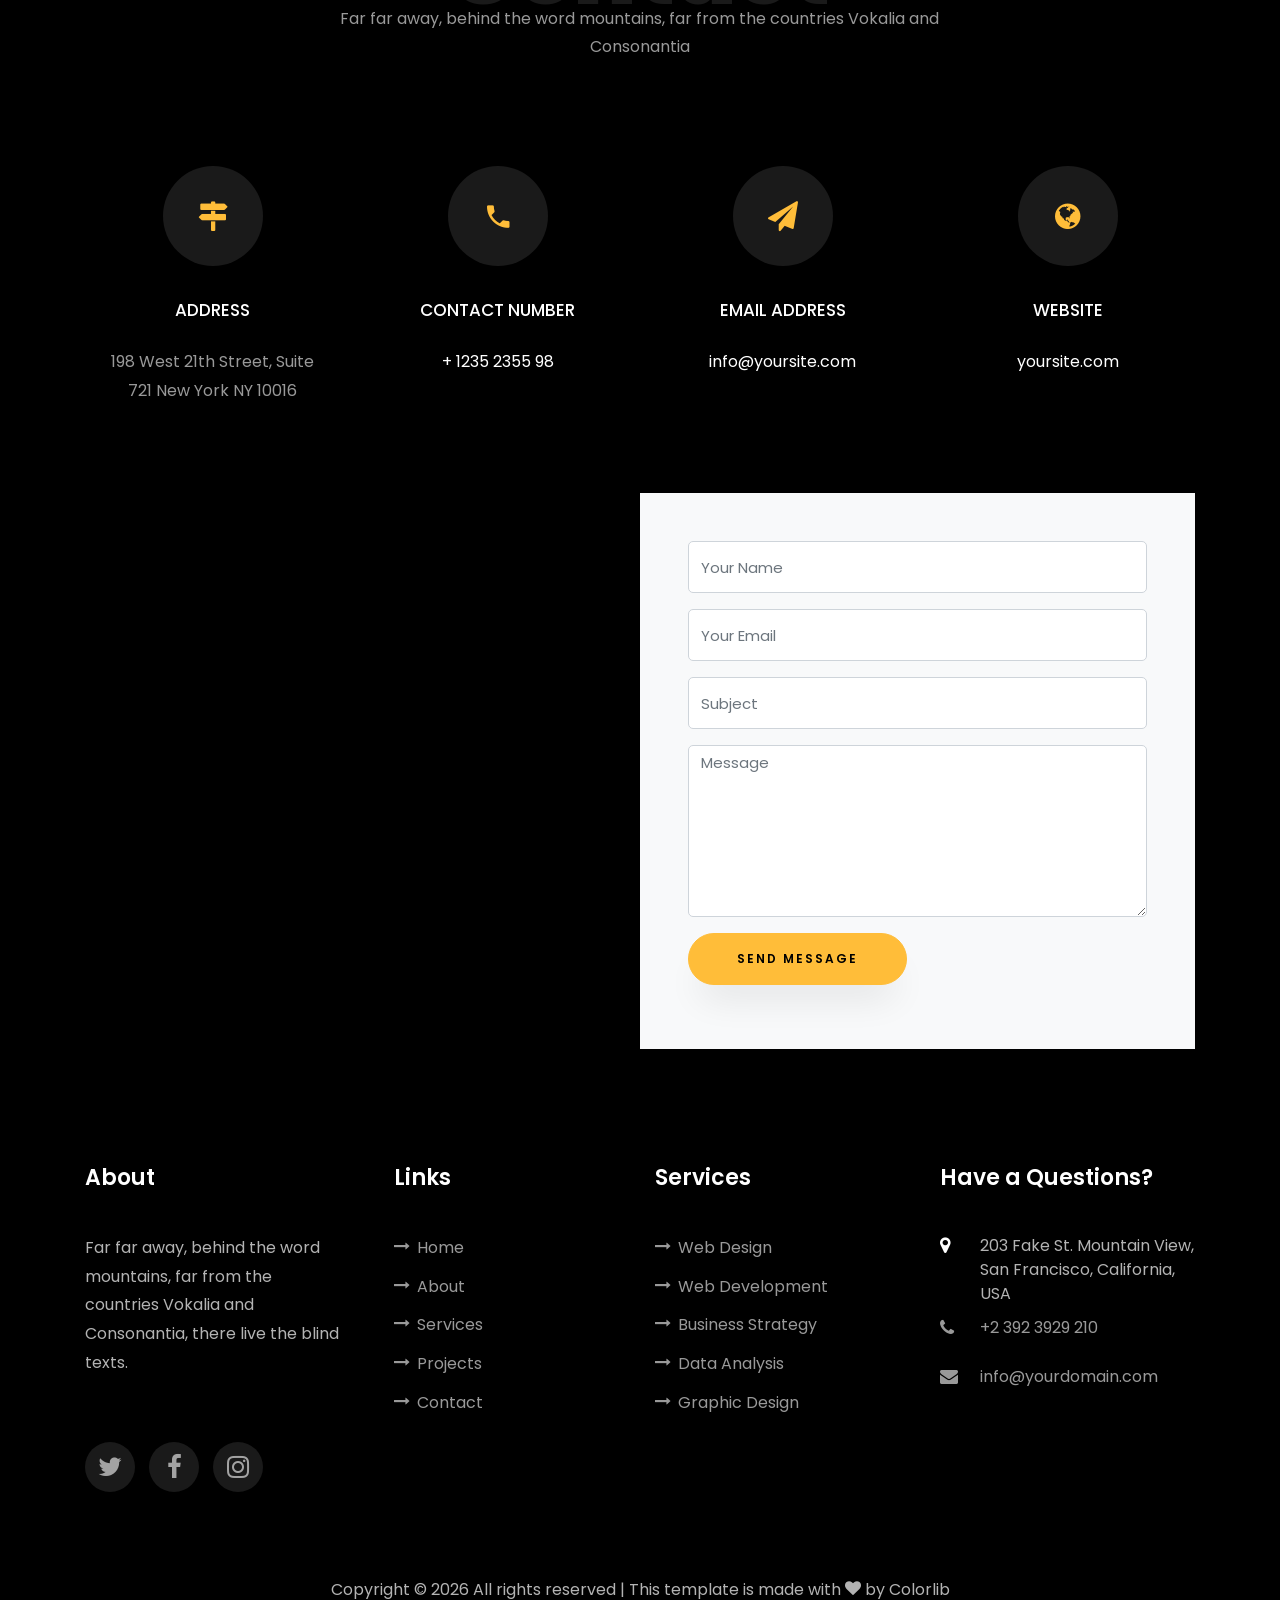
==== commit 63106ba9: "slider fixes" ====
--- a/index.html
+++ b/index.html
@@ -1,700 +1,753 @@
 <!DOCTYPE html>
 <html lang="en">
-  <head>
-    <title>Ahmed - Free Bootstrap 4 Template by Colorlib</title>
-    <meta charset="utf-8">
-    <meta name="viewport" content="width=device-width, initial-scale=1, shrink-to-fit=no">
-    
-    <link href="https://fonts.googleapis.com/css?family=Poppins:100,200,300,400,500,600,700,800,900" rel="stylesheet">
-
-    <link rel="stylesheet" href="css/open-iconic-bootstrap.min.css">
-    <link rel="stylesheet" href="css/animate.css">
-    																							
-    <link rel="stylesheet" href="css/owl.carousel.min.css">															
-    <link rel="stylesheet" href="css/owl.theme.default.min.css">
-    <link rel="stylesheet" href="css/magnific-popup.css">
-
-    <link rel="stylesheet" href="css/aos.css">
-
-    <link rel="stylesheet" href="css/ionicons.min.css">
-    
-    <link rel="stylesheet" href="css/flaticon.css">
-    <link rel="stylesheet" href="css/icomoon.css">
-    <link rel="stylesheet" href="css/style.css">
-  </head>
-  <body data-spy="scroll" data-target=".site-navbar-target" data-offset="300">
-	  
-	  
-    <nav class="navbar navbar-expand-lg navbar-dark ftco_navbar ftco-navbar-light site-navbar-target" id="ftco-navbar">
-	    <div class="container">
-	      <a class="navbar-brand" href="index.html">Ahmed</a>
-	      <button class="navbar-toggler js-fh5co-nav-toggle fh5co-nav-toggle" type="button" data-toggle="collapse" data-target="#ftco-nav" aria-controls="ftco-nav" aria-expanded="false" aria-label="Toggle navigation">
-	        <span class="oi oi-menu"></span> Menu
-	      </button>
-
-	      <div class="collapse navbar-collapse" id="ftco-nav">
-	        <ul class="navbar-nav nav ml-auto">
-	          <li class="nav-item"><a href="#home-section" class="nav-link"><span>Profile</span></a></li>
-	          <li class="nav-item"><a href="#about-section" class="nav-link"><span>Data Professional</span></a></li>
-	          <li class="nav-item"><a href="#resume-section" class="nav-link"><span>Vis.</span></a></li>
-	          <li class="nav-item"><a href="#services-section" class="nav-link"><span>Num.Analysis</span></a></li>
-	          <li class="nav-item"><a href="#skills-section" class="nav-link"><span>Big Data</span></a></li>
-	          <li class="nav-item"><a href="#projects-section" class="nav-link"><span>ML</span></a></li>
-	          <li class="nav-item"><a href="#blog-section" class="nav-link"><span>Methodology</span></a></li>
-	          <li class="nav-item"><a href="#contact-section" class="nav-link"><span>The Project</span></a></li>
-	        </ul>
-	      </div>
-	    </div>
-	  </nav>
-	  <section id="home-section" class="hero">
-		  <div class="home-slider  owl-carousel">
-	      <div class="slider-item ">
-	      	<div class="overlay"></div>
-	        <div class="container">
-	          <div class="row d-md-flex no-gutters slider-text align-items-end justify-content-end" data-scrollax-parent="true">
-                   <div class="one-third js-fullheight order-md-last img" 
-                     style="background-image:url(images/ahmedshalaby.jpg); height: 300px; background-size: contain; background-repeat: no-repeat; background-position: center;">
-
-	          	</div>
-		          <div class="one-forth d-flex  align-items-center ftco-animate" data-scrollax=" properties: { translateY: '70%' }">
-		          	<div class="text">
-		          		<span class="subheading">Hello!</span>
-			            <h1 class="mb-4 mt-3">I'm <span>Ahmed Shalaby</span></h1>
-			            <h2 class="mb-4">MSc Data Science, U. of Essex.</h2>
-			            <p><a href="1.html" class="btn btn-primary py-3 px-4">"Why Data Science?"</a> <a href="2.html" class="btn btn-white btn-outline-white py-3 px-4">My Projects</a></p>
-		            </div>
-		          </div>
-	        	</div>
-	        </div>
-	      </div>
-
-	      <div class="slider-item">
-	      	<div class="overlay"></div>
-	        <div class="container">
-	          <div class="row d-flex no-gutters slider-text align-items-end justify-content-end" data-scrollax-parent="true">
-                   <div class="one-third js-fullheight order-md-last img" 
-                     style="background-image:url(images/ahmedshalaby3.jpg); height: 300px; background-size: contain; background-repeat: no-repeat; background-position: center;">
-	          	</div>
-		          <div class="one-forth d-flex align-items-center ftco-animate" data-scrollax=" properties: { translateY: '70%' }">
-		          	<div class="text">
-		          		<span class="subheading">Hello!</span>											
-			            <h1 class="mb-4 mt-3">I have Passion For Data Science <span> </span> based in Qatar</h1>
-			            <p><a href="1.html" class="btn btn-primary py-3 px-4">"Why Data Science?"</a> <a href="2.html" class="btn btn-white btn-outline-white py-3 px-4">My Projects</a></p>
-		            </div>
-		          </div>
-	        	</div>
-	        </div>
-	      </div>
-	    </div>
-    </section>
-
-    <section class="ftco-about img ftco-section ftco-no-pb" id="about-section">
-    	<div class="container">
-    		<div class="row d-flex">
-    			<div class="col-md-6 col-lg-5 d-flex">
-    				<div class="img-about img d-flex align-items-stretch">
-    					<div class="overlay"></div>
-	    				<div class="img d-flex align-self-stretch align-items-center" style="background-image:url(images/ahmedshalaby4.jpg);">
-	    				</div>
-    				</div>
-    			</div>
-    			<div class="col-md-6 col-lg-7 pl-lg-5 pb-5">
-    				<div class="row justify-content-start pb-3">
-		          <div class="col-md-12 heading-section ftco-animate">
-		          	<h1 class="big">About</h1>
-		            <h2 class="mb-4">About Me</h2>
-		            <p>A I chart the course through complex datasets, mapping insights and uncovering hidden patterns.</p>
-		            <ul class="about-info mt-4 px-md-0 px-2">
-		            	<li class="d-flex"><span>Name:</span> <span>Ahmed Shalaby</span></li>
-		            	<li class="d-flex"><span>Date of birth:</span> <span>September 04, 1986</span></li>
-		            	<li class="d-flex"><span>Address:</span> <span>St.840 Zone79 Qatar </span></li>
-		            	<li class="d-flex"><span>Zip code:</span> <span>70101</span></li>
-		            	<li class="d-flex"><span>Email:</span> <span>ahmed.eraky1@gmail.com</span></li>
-		            	<li class="d-flex"><span>Phone: </span> <span>+974-70472000</span></li>
-		            </ul>
-		          </div>
-		        </div>
-	          <div class="counter-wrap ftco-animate d-flex mt-md-3">
-              <div class="text">
-              	<p class="mb-4">
-	                <span class="number" data-number="12">0</span>
-	                <span>Project complete</span>
-                </p>
-                <p><a href="#" class="btn btn-primary py-3 px-3">Download CV</a></p>
-              </div>
-	          </div>
-	        </div>
-        </div>
-    	</div>
-    </section>
-
-    <section class="ftco-section ftco-no-pb" id="resume-section">
-    	<div class="container">
-    		<div class="row justify-content-center pb-5">
-          <div class="col-md-10 heading-section text-center ftco-animate">
-          	<h1 class="big big-2">Resume</h1>
-            <h2 class="mb-4">Resume</h2>
-            <p>A small river named Duden flows by their place and supplies it with the necessary regelialia. It is a paradisematic country, in which roasted parts of sentences fly into your mouth.</p>
-          </div>
-        </div>
-    		<div class="row">
-    			<div class="col-md-6">
-    				<div class="resume-wrap ftco-animate">
-    					<span class="date">2014-2015</span>
-    					<h2>Master Degree of Design</h2>
-    					<span class="position">Cambridge University</span>
-    					<p class="mt-4">A small river named Duden flows by their place and supplies it with the necessary regelialia. It is a paradisematic country, in which roasted parts of sentences fly into your mouth.</p>
-    				</div>
-    				<div class="resume-wrap ftco-animate">
-    					<span class="date">2014-2015</span>
-    					<h2>Bachelor's Degree of C.A</h2>
-    					<span class="position">Cambridge University</span>
-    					<p class="mt-4">A small river named Duden flows by their place and supplies it with the necessary regelialia. It is a paradisematic country, in which roasted parts of sentences fly into your mouth.</p>
-    				</div>
-    				<div class="resume-wrap ftco-animate">
-    					<span class="date">2014-2015</span>
-    					<h2>Diploma in Computer</h2>
-    					<span class="position">Cambridge University</span>
-    					<p class="mt-4">A small river named Duden flows by their place and supplies it with the necessary regelialia. It is a paradisematic country, in which roasted parts of sentences fly into your mouth.</p>
-    				</div>
-    			</div>
-
-    			<div class="col-md-6">
-    				<div class="resume-wrap ftco-animate">
-    					<span class="date">2014-2015</span>
-    					<h2>Art &amp; Creative Director</h2>
-    					<span class="position">Cambridge University</span>
-    					<p class="mt-4">A small river named Duden flows by their place and supplies it with the necessary regelialia. It is a paradisematic country, in which roasted parts of sentences fly into your mouth.</p>
-    				</div>
-    				<div class="resume-wrap ftco-animate">
-    					<span class="date">2014-2015</span>
-    					<h2>Wordpress Developer</h2>
-    					<span class="position">Cambridge University</span>
-    					<p class="mt-4">A small river named Duden flows by their place and supplies it with the necessary regelialia. It is a paradisematic country, in which roasted parts of sentences fly into your mouth.</p>
-    				</div>
-    				<div class="resume-wrap ftco-animate">
-    					<span class="date">2017-2018</span>
-    					<h2>UI/UX Designer</h2>
-    					<span class="position">Cambridge University</span>
-    					<p class="mt-4">A small river named Duden flows by their place and supplies it with the necessary regelialia. It is a paradisematic country, in which roasted parts of sentences fly into your mouth.</p>
-    				</div>
-    			</div>
-    		</div>
-    		<div class="row justify-content-center mt-5">
-    			<div class="col-md-6 text-center ftco-animate">
-    				<p><a href="#" class="btn btn-primary py-4 px-5">Download CV</a></p>
-    			</div>
-    		</div>
-    	</div>
-    </section>
-
-    <section class="ftco-section" id="services-section">
-    	<div class="container">
-    		<div class="row justify-content-center py-5 mt-5">
-          <div class="col-md-12 heading-section text-center ftco-animate">
-          	<h1 class="big big-2">Services</h1>
-            <h2 class="mb-4">Services</h2>
-            <p>Far far away, behind the word mountains, far from the countries Vokalia and Consonantia</p>
-          </div>
-        </div>
-    		<div class="row">
-					<div class="col-md-4 text-center d-flex ftco-animate">
-						<a href="#" class="services-1">
-							<span class="icon">
-								<i class="flaticon-analysis"></i>
-							</span>
-							<div class="desc">
-								<h3 class="mb-5">Web Design</h3>
-							</div>
+
+<head>
+	<title>Ahmed - Free Bootstrap 4 Template by Colorlib</title>
+	<meta charset="utf-8">
+	<meta name="viewport" content="width=device-width, initial-scale=1, shrink-to-fit=no">
+
+	<link href="https://fonts.googleapis.com/css?family=Poppins:100,200,300,400,500,600,700,800,900" rel="stylesheet">
+
+	<link rel="stylesheet" href="css/open-iconic-bootstrap.min.css">
+	<link rel="stylesheet" href="css/animate.css">
+
+	<link rel="stylesheet" href="css/owl.carousel.min.css">
+	<link rel="stylesheet" href="css/owl.theme.default.min.css">
+	<link rel="stylesheet" href="css/magnific-popup.css">
+
+	<link rel="stylesheet" href="css/aos.css">
+
+	<link rel="stylesheet" href="css/ionicons.min.css">
+
+	<link rel="stylesheet" href="css/flaticon.css">
+	<link rel="stylesheet" href="css/icomoon.css">
+	<link rel="stylesheet" href="css/style.css">
+</head>
+
+<body data-spy="scroll" data-target=".site-navbar-target" data-offset="300">
+
+
+	<nav class="navbar navbar-expand-lg navbar-dark ftco_navbar ftco-navbar-light site-navbar-target" id="ftco-navbar">
+		<div class="container">
+			<a class="navbar-brand" href="index.html">Ahmed</a>
+			<button class="navbar-toggler js-fh5co-nav-toggle fh5co-nav-toggle" type="button" data-toggle="collapse"
+				data-target="#ftco-nav" aria-controls="ftco-nav" aria-expanded="false" aria-label="Toggle navigation">
+				<span class="oi oi-menu"></span> Menu
+			</button>
+
+			<div class="collapse navbar-collapse" id="ftco-nav">
+				<ul class="navbar-nav nav ml-auto">
+					<li class="nav-item"><a href="#home-section" class="nav-link"><span>Profile</span></a></li>
+					<li class="nav-item"><a href="#about-section" class="nav-link"><span>Data Professional</span></a>
+					</li>
+					<li class="nav-item"><a href="#resume-section" class="nav-link"><span>Vis.</span></a></li>
+					<li class="nav-item"><a href="#services-section" class="nav-link"><span>Num.Analysis</span></a></li>
+					<li class="nav-item"><a href="#skills-section" class="nav-link"><span>Big Data</span></a></li>
+					<li class="nav-item"><a href="#projects-section" class="nav-link"><span>ML</span></a></li>
+					<li class="nav-item"><a href="#blog-section" class="nav-link"><span>Methodology</span></a></li>
+					<li class="nav-item"><a href="#contact-section" class="nav-link"><span>The Project</span></a></li>
+				</ul>
+			</div>
+		</div>
+	</nav>
+	<section id="home-section" class="hero">
+		<div class="home-slider  owl-carousel">
+			<div class="slider-item ">
+				<div class="overlay"></div>
+				<div class="container">
+					<div class="row d-md-flex no-gutters slider-text align-items-end justify-content-end"
+						data-scrollax-parent="true">
+						<div class="one-third js-fullheight order-md-last img"
+							style="background-image:url(images/ahmedshalaby.jpg); height: 300px; background-size: contain; background-repeat: no-repeat; background-position: center;">
+
+						</div>
+						<div class="one-forth d-flex  align-items-center ftco-animate"
+							data-scrollax=" properties: { translateY: '70%' }">
+							<div class="text">
+								<span class="subheading">Hello!</span>
+								<h1 class="mb-4 mt-3">I'm <span>Ahmed Shalaby</span></h1>
+								<h2 class="mb-4">MSc Data Science, U. of Essex.</h2>
+								<p><a href="1.html" class="btn btn-primary py-3 px-4">"Why Data Science?"</a> <a
+										href="2.html" class="btn btn-white btn-outline-white py-3 px-4">My Projects</a>
+								</p>
+							</div>
+						</div>
+					</div>
+				</div>
+			</div>
+
+			<div class="slider-item">
+				<div class="overlay"></div>
+				<div class="container">
+					<div class="row d-flex no-gutters slider-text align-items-end justify-content-end"
+						data-scrollax-parent="true">
+						<div class="one-third js-fullheight order-md-last img"
+							style="background-image:url(images/ahmedshalaby3.jpg); height: 300px; background-size: contain; background-repeat: no-repeat; background-position: center;">
+						</div>
+						<div class="one-forth d-flex align-items-center ftco-animate"
+							data-scrollax=" properties: { translateY: '70%' }">
+							<div class="text">
+								<span class="subheading">Hello!</span>
+								<h1 class="mb-4 mt-3">I have Passion For Data Science <span> </span> based in Qatar</h1>
+								<p><a href="1.html" class="btn btn-primary py-3 px-4">"Why Data Science?"</a> <a
+										href="2.html" class="btn btn-white btn-outline-white py-3 px-4">My Projects</a>
+								</p>
+							</div>
+						</div>
+					</div>
+				</div>
+			</div>
+		</div>
+	</section>
+
+	<section class="ftco-about img ftco-section ftco-no-pb" id="about-section">
+		<div class="container">
+			<div class="row d-flex">
+				<div class="col-md-6 col-lg-5 d-flex">
+					<div class="img-about img d-flex align-items-stretch">
+						<div class="overlay"></div>
+						<div class="img d-flex align-self-stretch align-items-center"
+							style="background-image:url(images/ahmedshalaby4.jpg);">
+						</div>
+					</div>
+				</div>
+				<div class="col-md-6 col-lg-7 pl-lg-5 pb-5">
+					<div class="row justify-content-start pb-3">
+						<div class="col-md-12 heading-section ftco-animate">
+							<h1 class="big">About</h1>
+							<h2 class="mb-4">About Me</h2>
+							<p>A I chart the course through complex datasets, mapping insights and uncovering hidden
+								patterns.</p>
+							<ul class="about-info mt-4 px-md-0 px-2">
+								<li class="d-flex"><span>Name:</span> <span>Ahmed Shalaby</span></li>
+								<li class="d-flex"><span>Date of birth:</span> <span>September 04, 1986</span></li>
+								<li class="d-flex"><span>Address:</span> <span>St.840 Zone79 Qatar </span></li>
+								<li class="d-flex"><span>Zip code:</span> <span>70101</span></li>
+								<li class="d-flex"><span>Email:</span> <span>ahmed.eraky1@gmail.com</span></li>
+								<li class="d-flex"><span>Phone: </span> <span>+974-70472000</span></li>
+							</ul>
+						</div>
+					</div>
+					<div class="counter-wrap ftco-animate d-flex mt-md-3">
+						<div class="text">
+							<p class="mb-4">
+								<span class="number" data-number="12">0</span>
+								<span>Project complete</span>
+							</p>
+							<p><a href="#" class="btn btn-primary py-3 px-3">Download CV</a></p>
+						</div>
+					</div>
+				</div>
+			</div>
+		</div>
+	</section>
+
+	<section class="ftco-section ftco-no-pb" id="resume-section">
+		<div class="container">
+			<div class="row justify-content-center pb-5">
+				<div class="col-md-10 heading-section text-center ftco-animate">
+					<h1 class="big big-2">Resume</h1>
+					<h2 class="mb-4">Resume</h2>
+					<p>A small river named Duden flows by their place and supplies it with the necessary regelialia. It
+						is a paradisematic country, in which roasted parts of sentences fly into your mouth.</p>
+				</div>
+			</div>
+			<div class="row">
+				<div class="col-md-6">
+					<div class="resume-wrap ftco-animate">
+						<span class="date">2014-2015</span>
+						<h2>Master Degree of Design</h2>
+						<span class="position">Cambridge University</span>
+						<p class="mt-4">A small river named Duden flows by their place and supplies it with the
+							necessary regelialia. It is a paradisematic country, in which roasted parts of sentences fly
+							into your mouth.</p>
+					</div>
+					<div class="resume-wrap ftco-animate">
+						<span class="date">2014-2015</span>
+						<h2>Bachelor's Degree of C.A</h2>
+						<span class="position">Cambridge University</span>
+						<p class="mt-4">A small river named Duden flows by their place and supplies it with the
+							necessary regelialia. It is a paradisematic country, in which roasted parts of sentences fly
+							into your mouth.</p>
+					</div>
+					<div class="resume-wrap ftco-animate">
+						<span class="date">2014-2015</span>
+						<h2>Diploma in Computer</h2>
+						<span class="position">Cambridge University</span>
+						<p class="mt-4">A small river named Duden flows by their place and supplies it with the
+							necessary regelialia. It is a paradisematic country, in which roasted parts of sentences fly
+							into your mouth.</p>
+					</div>
+				</div>
+
+				<div class="col-md-6">
+					<div class="resume-wrap ftco-animate">
+						<span class="date">2014-2015</span>
+						<h2>Art &amp; Creative Director</h2>
+						<span class="position">Cambridge University</span>
+						<p class="mt-4">A small river named Duden flows by their place and supplies it with the
+							necessary regelialia. It is a paradisematic country, in which roasted parts of sentences fly
+							into your mouth.</p>
+					</div>
+					<div class="resume-wrap ftco-animate">
+						<span class="date">2014-2015</span>
+						<h2>Wordpress Developer</h2>
+						<span class="position">Cambridge University</span>
+						<p class="mt-4">A small river named Duden flows by their place and supplies it with the
+							necessary regelialia. It is a paradisematic country, in which roasted parts of sentences fly
+							into your mouth.</p>
+					</div>
+					<div class="resume-wrap ftco-animate">
+						<span class="date">2017-2018</span>
+						<h2>UI/UX Designer</h2>
+						<span class="position">Cambridge University</span>
+						<p class="mt-4">A small river named Duden flows by their place and supplies it with the
+							necessary regelialia. It is a paradisematic country, in which roasted parts of sentences fly
+							into your mouth.</p>
+					</div>
+				</div>
+			</div>
+			<div class="row justify-content-center mt-5">
+				<div class="col-md-6 text-center ftco-animate">
+					<p><a href="#" class="btn btn-primary py-4 px-5">Download CV</a></p>
+				</div>
+			</div>
+		</div>
+	</section>
+
+	<section class="ftco-section" id="services-section">
+		<div class="container">
+			<div class="row justify-content-center py-5 mt-5">
+				<div class="col-md-12 heading-section text-center ftco-animate">
+					<h1 class="big big-2">Services</h1>
+					<h2 class="mb-4">Services</h2>
+					<p>Far far away, behind the word mountains, far from the countries Vokalia and Consonantia</p>
+				</div>
+			</div>
+			<div class="row">
+				<div class="col-md-4 text-center d-flex ftco-animate">
+					<a href="#" class="services-1">
+						<span class="icon">
+							<i class="flaticon-analysis"></i>
+						</span>
+						<div class="desc">
+							<h3 class="mb-5">Web Design</h3>
+						</div>
+					</a>
+				</div>
+				<div class="col-md-4 text-center d-flex ftco-animate">
+					<a href="#" class="services-1">
+						<span class="icon">
+							<i class="flaticon-flasks"></i>
+						</span>
+						<div class="desc">
+							<h3 class="mb-5">Phtography</h3>
+						</div>
+					</a>
+				</div>
+				<div class="col-md-4 text-center d-flex ftco-animate">
+					<a href="#" class="services-1">
+						<span class="icon">
+							<i class="flaticon-ideas"></i>
+						</span>
+						<div class="desc">
+							<h3 class="mb-5">Web Developer</h3>
+						</div>
+					</a>
+				</div>
+
+				<div class="col-md-4 text-center d-flex ftco-animate">
+					<a href="#" class="services-1">
+						<span class="icon">
+							<i class="flaticon-analysis"></i>
+						</span>
+						<div class="desc">
+							<h3 class="mb-5">App Developing</h3>
+						</div>
+					</a>
+				</div>
+				<div class="col-md-4 text-center d-flex ftco-animate">
+					<a href="#" class="services-1">
+						<span class="icon">
+							<i class="flaticon-flasks"></i>
+						</span>
+						<div class="desc">
+							<h3 class="mb-5">Branding</h3>
+						</div>
+					</a>
+				</div>
+				<div class="col-md-4 text-center d-flex ftco-animate">
+					<a href="#" class="services-1">
+						<span class="icon">
+							<i class="flaticon-ideas"></i>
+						</span>
+						<div class="desc">
+							<h3 class="mb-5">Product Strategy</h3>
+						</div>
+					</a>
+				</div>
+			</div>
+		</div>
+	</section>
+
+
+	<section class="ftco-section" id="skills-section">
+		<div class="container">
+			<div class="row justify-content-center pb-5">
+				<div class="col-md-12 heading-section text-center ftco-animate">
+					<h1 class="big big-2">Skills</h1>
+					<h2 class="mb-4">My Skills</h2>
+					<p>Far far away, behind the word mountains, far from the countries Vokalia and Consonantia</p>
+				</div>
+			</div>
+			<div class="row">
+				<div class="col-md-6 animate-box">
+					<div class="progress-wrap ftco-animate">
+						<h3>Photoshop</h3>
+						<div class="progress">
+							<div class="progress-bar color-1" role="progressbar" aria-valuenow="90" aria-valuemin="0"
+								aria-valuemax="100" style="width:90%">
+								<span>90%</span>
+							</div>
+						</div>
+					</div>
+				</div>
+				<div class="col-md-6 animate-box">
+					<div class="progress-wrap ftco-animate">
+						<h3>jQuery</h3>
+						<div class="progress">
+							<div class="progress-bar color-2" role="progressbar" aria-valuenow="85" aria-valuemin="0"
+								aria-valuemax="100" style="width:85%">
+								<span>85%</span>
+							</div>
+						</div>
+					</div>
+				</div>
+				<div class="col-md-6 animate-box">
+					<div class="progress-wrap ftco-animate">
+						<h3>HTML5</h3>
+						<div class="progress">
+							<div class="progress-bar color-3" role="progressbar" aria-valuenow="95" aria-valuemin="0"
+								aria-valuemax="100" style="width:95%">
+								<span>95%</span>
+							</div>
+						</div>
+					</div>
+				</div>
+				<div class="col-md-6 animate-box">
+					<div class="progress-wrap ftco-animate">
+						<h3>CSS3</h3>
+						<div class="progress">
+							<div class="progress-bar color-4" role="progressbar" aria-valuenow="90" aria-valuemin="0"
+								aria-valuemax="100" style="width:90%">
+								<span>90%</span>
+							</div>
+						</div>
+					</div>
+				</div>
+				<div class="col-md-6 animate-box">
+					<div class="progress-wrap ftco-animate">
+						<h3>WordPress</h3>
+						<div class="progress">
+							<div class="progress-bar color-5" role="progressbar" aria-valuenow="70" aria-valuemin="0"
+								aria-valuemax="100" style="width:70%">
+								<span>70%</span>
+							</div>
+						</div>
+					</div>
+				</div>
+				<div class="col-md-6 animate-box">
+					<div class="progress-wrap ftco-animate">
+						<h3>SEO</h3>
+						<div class="progress">
+							<div class="progress-bar color-6" role="progressbar" aria-valuenow="80" aria-valuemin="0"
+								aria-valuemax="100" style="width:80%">
+								<span>80%</span>
+							</div>
+						</div>
+					</div>
+				</div>
+			</div>
+		</div>
+	</section>
+
+
+	<section class="ftco-section ftco-project" id="projects-section">
+		<div class="container">
+			<div class="row justify-content-center pb-5">
+				<div class="col-md-12 heading-section text-center ftco-animate">
+					<h1 class="big big-2">Projects</h1>
+					<h2 class="mb-4">Our Projects</h2>
+					<p>Far far away, behind the word mountains, far from the countries Vokalia and Consonantia</p>
+				</div>
+			</div>
+			<div class="row">
+				<div class="col-md-4">
+					<div class="project img ftco-animate d-flex justify-content-center align-items-center"
+						style="background-image: url(images/project-4.jpg);">
+						<div class="overlay"></div>
+						<div class="text text-center p-4">
+							<h3><a href="#">Branding &amp; Illustration Design</a></h3>
+							<span>Web Design</span>
+						</div>
+					</div>
+				</div>
+				<div class="col-md-8">
+					<div class="project img ftco-animate d-flex justify-content-center align-items-center"
+						style="background-image: url(images/project-5.jpg);">
+						<div class="overlay"></div>
+						<div class="text text-center p-4">
+							<h3><a href="#">Branding &amp; Illustration Design</a></h3>
+							<span>Web Design</span>
+						</div>
+					</div>
+				</div>
+
+				<div class="col-md-8">
+					<div class="project img ftco-animate d-flex justify-content-center align-items-center"
+						style="background-image: url(images/project-1.jpg);">
+						<div class="overlay"></div>
+						<div class="text text-center p-4">
+							<h3><a href="#">Branding &amp; Illustration Design</a></h3>
+							<span>Web Design</span>
+						</div>
+					</div>
+
+					<div class="project img ftco-animate d-flex justify-content-center align-items-center"
+						style="background-image: url(images/project-6.jpg);">
+						<div class="overlay"></div>
+						<div class="text text-center p-4">
+							<h3><a href="#">Branding &amp; Illustration Design</a></h3>
+							<span>Web Design</span>
+						</div>
+					</div>
+				</div>
+				<div class="col-md-4">
+					<div class="row">
+						<div class="col-md-12">
+							<div class="project img ftco-animate d-flex justify-content-center align-items-center"
+								style="background-image: url(images/project-2.jpg);">
+								<div class="overlay"></div>
+								<div class="text text-center p-4">
+									<h3><a href="#">Branding &amp; Illustration Design</a></h3>
+									<span>Web Design</span>
+								</div>
+							</div>
+						</div>
+						<div class="col-md-12">
+							<div class="project img ftco-animate d-flex justify-content-center align-items-center"
+								style="background-image: url(images/project-3.jpg);">
+								<div class="overlay"></div>
+								<div class="text text-center p-4">
+									<h3><a href="#">Branding &amp; Illustration Design</a></h3>
+									<span>Web Design</span>
+								</div>
+							</div>
+						</div>
+					</div>
+				</div>
+			</div>
+		</div>
+	</section>
+
+
+	<section class="ftco-section" id="blog-section">
+		<div class="container">
+			<div class="row justify-content-center mb-5 pb-5">
+				<div class="col-md-7 heading-section text-center ftco-animate">
+					<h1 class="big big-2">Blog</h1>
+					<h2 class="mb-4">Our Blog</h2>
+					<p>Far far away, behind the word mountains, far from the countries Vokalia and Consonantia</p>
+				</div>
+			</div>
+			<div class="row d-flex">
+				<div class="col-md-4 d-flex ftco-animate">
+					<div class="blog-entry justify-content-end">
+						<a href="single.html" class="block-20" style="background-image: url('images/image_1.jpg');">
 						</a>
-					</div>
-					<div class="col-md-4 text-center d-flex ftco-animate">
-						<a href="#" class="services-1">
-							<span class="icon">
-								<i class="flaticon-flasks"></i>
-							</span>
-							<div class="desc">
-								<h3 class="mb-5">Phtography</h3>
-							</div>
-						</a>																
-					</div>
-					<div class="col-md-4 text-center d-flex ftco-animate">
-						<a href="#" class="services-1">
-							<span class="icon">
-								<i class="flaticon-ideas"></i>
-							</span>
-							<div class="desc">
-								<h3 class="mb-5">Web Developer</h3>
-							</div>
+						<div class="text mt-3 float-right d-block">
+							<div class="d-flex align-items-center mb-3 meta">
+								<p class="mb-0">
+									<span class="mr-2">June 21, 2019</span>
+									<a href="#" class="mr-2">Admin</a>
+									<a href="#" class="meta-chat"><span class="icon-chat"></span> 3</a>
+								</p>
+							</div>
+							<h3 class="heading"><a href="single.html">Why Lead Generation is Key for Business Growth</a>
+							</h3>
+							<p>A small river named Duden flows by their place and supplies it with the necessary
+								regelialia.</p>
+						</div>
+					</div>
+				</div>
+				<div class="col-md-4 d-flex ftco-animate">
+					<div class="blog-entry justify-content-end">
+						<a href="single.html" class="block-20" style="background-image: url('images/image_2.jpg');">
 						</a>
-					</div>
-
-					<div class="col-md-4 text-center d-flex ftco-animate">
-						<a href="#" class="services-1">
-							<span class="icon">
-								<i class="flaticon-analysis"></i>
-							</span>
-							<div class="desc">
-								<h3 class="mb-5">App Developing</h3>
-							</div>
+						<div class="text mt-3 float-right d-block">
+							<div class="d-flex align-items-center mb-3 meta">
+								<p class="mb-0">
+									<span class="mr-2">June 21, 2019</span>
+									<a href="#" class="mr-2">Admin</a>
+									<a href="#" class="meta-chat"><span class="icon-chat"></span> 3</a>
+								</p>
+							</div>
+							<h3 class="heading"><a href="single.html">Why Lead Generation is Key for Business Growth</a>
+							</h3>
+							<p>A small river named Duden flows by their place and supplies it with the necessary
+								regelialia.</p>
+						</div>
+					</div>
+				</div>
+				<div class="col-md-4 d-flex ftco-animate">
+					<div class="blog-entry">
+						<a href="single.html" class="block-20" style="background-image: url('images/image_3.jpg');">
 						</a>
-					</div>
-					<div class="col-md-4 text-center d-flex ftco-animate">
-						<a href="#" class="services-1">
-							<span class="icon">
-								<i class="flaticon-flasks"></i>
-							</span>
-							<div class="desc">
-								<h3 class="mb-5">Branding</h3>
-							</div>
-						</a>
-					</div>
-					<div class="col-md-4 text-center d-flex ftco-animate">
-						<a href="#" class="services-1">
-							<span class="icon">
-								<i class="flaticon-ideas"></i>
-							</span>
-							<div class="desc">
-								<h3 class="mb-5">Product Strategy</h3>
-							</div>
-						</a>
-					</div>
-				</div>
-    	</div>
-    </section>
-
-		
-		<section class="ftco-section" id="skills-section">
-			<div class="container">
-				<div class="row justify-content-center pb-5">
-          <div class="col-md-12 heading-section text-center ftco-animate">
-          	<h1 class="big big-2">Skills</h1>
-            <h2 class="mb-4">My Skills</h2>
-            <p>Far far away, behind the word mountains, far from the countries Vokalia and Consonantia</p>
-          </div>
-        </div>
-				<div class="row">
-					<div class="col-md-6 animate-box">
-						<div class="progress-wrap ftco-animate">
-							<h3>Photoshop</h3>
-							<div class="progress">
-							 	<div class="progress-bar color-1" role="progressbar" aria-valuenow="90"
-							  	aria-valuemin="0" aria-valuemax="100" style="width:90%">
-							    <span>90%</span>
-							  	</div>
-							</div>
-						</div>
-					</div>
-					<div class="col-md-6 animate-box">
-						<div class="progress-wrap ftco-animate">
-							<h3>jQuery</h3>
-							<div class="progress">
-							 	<div class="progress-bar color-2" role="progressbar" aria-valuenow="85"
-							  	aria-valuemin="0" aria-valuemax="100" style="width:85%">
-							    <span>85%</span>
-							  	</div>
-							</div>
-						</div>
-					</div>
-					<div class="col-md-6 animate-box">
-						<div class="progress-wrap ftco-animate">
-							<h3>HTML5</h3>
-							<div class="progress">
-							 	<div class="progress-bar color-3" role="progressbar" aria-valuenow="95"
-							  	aria-valuemin="0" aria-valuemax="100" style="width:95%">
-							    <span>95%</span>
-							  	</div>
-							</div>
-						</div>
-					</div>
-					<div class="col-md-6 animate-box">
-						<div class="progress-wrap ftco-animate">
-							<h3>CSS3</h3>
-							<div class="progress">
-							 	<div class="progress-bar color-4" role="progressbar" aria-valuenow="90"
-							  	aria-valuemin="0" aria-valuemax="100" style="width:90%">
-							    <span>90%</span>
-							  	</div>
-							</div>
-						</div>
-					</div>
-					<div class="col-md-6 animate-box">
-						<div class="progress-wrap ftco-animate">
-							<h3>WordPress</h3>
-							<div class="progress">
-							 	<div class="progress-bar color-5" role="progressbar" aria-valuenow="70"
-							  	aria-valuemin="0" aria-valuemax="100" style="width:70%">
-							    <span>70%</span>
-							  	</div>
-							</div>
-						</div>
-					</div>
-					<div class="col-md-6 animate-box">
-						<div class="progress-wrap ftco-animate">
-							<h3>SEO</h3>
-							<div class="progress">
-							 	<div class="progress-bar color-6" role="progressbar" aria-valuenow="80"
-							  	aria-valuemin="0" aria-valuemax="100" style="width:80%">
-							    <span>80%</span>
-							  	</div>
-							</div>
-						</div>
-					</div>
-				</div>
-			</div>
-		</section>
- 
-
-    <section class="ftco-section ftco-project" id="projects-section">
-    	<div class="container">
-    		<div class="row justify-content-center pb-5">
-          <div class="col-md-12 heading-section text-center ftco-animate">
-          	<h1 class="big big-2">Projects</h1>
-            <h2 class="mb-4">Our Projects</h2>
-            <p>Far far away, behind the word mountains, far from the countries Vokalia and Consonantia</p>
-          </div>
-        </div>
-    		<div class="row">
-    			<div class="col-md-4">
-    				<div class="project img ftco-animate d-flex justify-content-center align-items-center" style="background-image: url(images/project-4.jpg);">
-    					<div class="overlay"></div>
-	    				<div class="text text-center p-4">
-	    					<h3><a href="#">Branding &amp; Illustration Design</a></h3>
-	    					<span>Web Design</span>
-	    				</div>
-    				</div>
-  				</div>
-  				<div class="col-md-8">
-    				<div class="project img ftco-animate d-flex justify-content-center align-items-center" style="background-image: url(images/project-5.jpg);">
-    					<div class="overlay"></div>
-	    				<div class="text text-center p-4">
-	    					<h3><a href="#">Branding &amp; Illustration Design</a></h3>
-	    					<span>Web Design</span>
-	    				</div>
-    				</div>
-  				</div>
-
-    			<div class="col-md-8">
-    				<div class="project img ftco-animate d-flex justify-content-center align-items-center" style="background-image: url(images/project-1.jpg);">
-    					<div class="overlay"></div>
-	    				<div class="text text-center p-4">
-	    					<h3><a href="#">Branding &amp; Illustration Design</a></h3>
-	    					<span>Web Design</span>
-	    				</div>
-    				</div>
-
-    				<div class="project img ftco-animate d-flex justify-content-center align-items-center" style="background-image: url(images/project-6.jpg);">
-    					<div class="overlay"></div>
-	    				<div class="text text-center p-4">
-	    					<h3><a href="#">Branding &amp; Illustration Design</a></h3>
-	    					<span>Web Design</span>
-	    				</div>
-    				</div>
-    			</div>
-    			<div class="col-md-4">
-    				<div class="row">
-    					<div class="col-md-12">
-		    				<div class="project img ftco-animate d-flex justify-content-center align-items-center" style="background-image: url(images/project-2.jpg);">
-		    					<div class="overlay"></div>
-			    				<div class="text text-center p-4">
-			    					<h3><a href="#">Branding &amp; Illustration Design</a></h3>
-			    					<span>Web Design</span>
-			    				</div>
-		    				</div>
-	    				</div>
-	    				<div class="col-md-12">
-		    				<div class="project img ftco-animate d-flex justify-content-center align-items-center" style="background-image: url(images/project-3.jpg);">
-		    					<div class="overlay"></div>
-			    				<div class="text text-center p-4">
-			    					<h3><a href="#">Branding &amp; Illustration Design</a></h3>
-			    					<span>Web Design</span>
-			    				</div>
-		    				</div>
-	    				</div>
-    				</div>
-    			</div>
-    		</div>
-    	</div>
-    </section>
-
-
-    <section class="ftco-section" id="blog-section">
-      <div class="container">
-        <div class="row justify-content-center mb-5 pb-5">
-          <div class="col-md-7 heading-section text-center ftco-animate">
-            <h1 class="big big-2">Blog</h1>
-            <h2 class="mb-4">Our Blog</h2>
-            <p>Far far away, behind the word mountains, far from the countries Vokalia and Consonantia</p>
-          </div>
-        </div>
-        <div class="row d-flex">
-          <div class="col-md-4 d-flex ftco-animate">
-          	<div class="blog-entry justify-content-end">
-              <a href="single.html" class="block-20" style="background-image: url('images/image_1.jpg');">
-              </a>
-              <div class="text mt-3 float-right d-block">
-              	<div class="d-flex align-items-center mb-3 meta">
-	                <p class="mb-0">
-	                	<span class="mr-2">June 21, 2019</span>
-	                	<a href="#" class="mr-2">Admin</a>
-	                	<a href="#" class="meta-chat"><span class="icon-chat"></span> 3</a>
-	                </p>
-                </div>
-                <h3 class="heading"><a href="single.html">Why Lead Generation is Key for Business Growth</a></h3>
-                <p>A small river named Duden flows by their place and supplies it with the necessary regelialia.</p>
-              </div>
-            </div>
-          </div>
-          <div class="col-md-4 d-flex ftco-animate">
-          	<div class="blog-entry justify-content-end">
-              <a href="single.html" class="block-20" style="background-image: url('images/image_2.jpg');">
-              </a>
-              <div class="text mt-3 float-right d-block">
-              	<div class="d-flex align-items-center mb-3 meta">
-	                <p class="mb-0">
-	                	<span class="mr-2">June 21, 2019</span>
-	                	<a href="#" class="mr-2">Admin</a>
-	                	<a href="#" class="meta-chat"><span class="icon-chat"></span> 3</a>
-	                </p>
-                </div>
-                <h3 class="heading"><a href="single.html">Why Lead Generation is Key for Business Growth</a></h3>
-                <p>A small river named Duden flows by their place and supplies it with the necessary regelialia.</p>
-              </div>
-            </div>
-          </div>
-          <div class="col-md-4 d-flex ftco-animate">
-          	<div class="blog-entry">
-              <a href="single.html" class="block-20" style="background-image: url('images/image_3.jpg');">
-              </a>
-              <div class="text mt-3 float-right d-block">
-              	<div class="d-flex align-items-center mb-3 meta">
-	                <p class="mb-0">
-	                	<span class="mr-2">June 21, 2019</span>
-	                	<a href="#" class="mr-2">Admin</a>
-	                	<a href="#" class="meta-chat"><span class="icon-chat"></span> 3</a>
-	                </p>
-                </div>
-                <h3 class="heading"><a href="single.html">Why Lead Generation is Key for Business Growth</a></h3>
-                <p>A small river named Duden flows by their place and supplies it with the necessary regelialia.</p>
-              </div>
-            </div>
-          </div>
-        </div>
-      </div>
-    </section>
-
-    <section class="ftco-section ftco-no-pt ftco-no-pb ftco-counter img" id="section-counter">
-    	<div class="container">
-				<div class="row d-md-flex align-items-center">
-          <div class="col-md d-flex justify-content-center counter-wrap ftco-animate">
-            <div class="block-18">
-              <div class="text">
-                <strong class="number" data-number="100">0</strong>
-                <span>Awards</span>
-              </div>
-            </div>
-          </div>
-          <div class="col-md d-flex justify-content-center counter-wrap ftco-animate">
-            <div class="block-18">
-              <div class="text">
-                <strong class="number" data-number="1200">0</strong>
-                <span>Complete Projects</span>
-              </div>
-            </div>
-          </div>
-          <div class="col-md d-flex justify-content-center counter-wrap ftco-animate">
-            <div class="block-18">
-              <div class="text">
-                <strong class="number" data-number="1200">0</strong>
-                <span>Happy Customers</span>
-              </div>
-            </div>
-          </div>
-          <div class="col-md d-flex justify-content-center counter-wrap ftco-animate">
-            <div class="block-18">
-              <div class="text">
-                <strong class="number" data-number="500">0</strong>
-                <span>Cups of coffee</span>
-              </div>
-            </div>
-          </div>
-        </div>
-      </div>
-    </section>
-
-    <section class="ftco-section ftco-hireme img margin-top" style="background-image: url(images/bg_1.jpg)">
-			<div class="container">
-				<div class="row justify-content-center">
-					<div class="col-md-7 ftco-animate text-center">
-						<h2>I'm <span>Available</span> for freelancing</h2>
-						<p>A small river named Duden flows by their place and supplies it with the necessary regelialia.</p>
-						<p class="mb-0"><a href="#" class="btn btn-primary py-3 px-5">Hire me</a></p>
-					</div>
-				</div>
-			</div>
-		</section>
-
-    <section class="ftco-section contact-section ftco-no-pb" id="contact-section">
-      <div class="container">
-      	<div class="row justify-content-center mb-5 pb-3">
-          <div class="col-md-7 heading-section text-center ftco-animate">
-            <h1 class="big big-2">Contact</h1>
-            <h2 class="mb-4">Contact Me</h2>
-            <p>Far far away, behind the word mountains, far from the countries Vokalia and Consonantia</p>
-          </div>
-        </div>
-
-        <div class="row d-flex contact-info mb-5">
-          <div class="col-md-6 col-lg-3 d-flex ftco-animate">
-          	<div class="align-self-stretch box p-4 text-center">
-          		<div class="icon d-flex align-items-center justify-content-center">
-          			<span class="icon-map-signs"></span>
-          		</div>
-          		<h3 class="mb-4">Address</h3>
-	            <p>198 West 21th Street, Suite 721 New York NY 10016</p>
-	          </div>
-          </div>
-          <div class="col-md-6 col-lg-3 d-flex ftco-animate">
-          	<div class="align-self-stretch box p-4 text-center">
-          		<div class="icon d-flex align-items-center justify-content-center">
-          			<span class="icon-phone2"></span>
-          		</div>
-          		<h3 class="mb-4">Contact Number</h3>
-	            <p><a href="tel://1234567920">+ 1235 2355 98</a></p>
-	          </div>
-          </div>
-          <div class="col-md-6 col-lg-3 d-flex ftco-animate">
-          	<div class="align-self-stretch box p-4 text-center">
-          		<div class="icon d-flex align-items-center justify-content-center">
-          			<span class="icon-paper-plane"></span>
-          		</div>
-          		<h3 class="mb-4">Email Address</h3>
-	            <p><a href="mailto:info@yoursite.com">info@yoursite.com</a></p>
-	          </div>
-          </div>
-          <div class="col-md-6 col-lg-3 d-flex ftco-animate">
-          	<div class="align-self-stretch box p-4 text-center">
-          		<div class="icon d-flex align-items-center justify-content-center">
-          			<span class="icon-globe"></span>
-          		</div>
-          		<h3 class="mb-4">Website</h3>
-	            <p><a href="#">yoursite.com</a></p>
-	          </div>
-          </div>
-        </div>
-
-        <div class="row no-gutters block-9">
-          <div class="col-md-6 order-md-last d-flex">
-            <form action="#" class="bg-light p-4 p-md-5 contact-form">
-              <div class="form-group">
-                <input type="text" class="form-control" placeholder="Your Name">
-              </div>
-              <div class="form-group">
-                <input type="text" class="form-control" placeholder="Your Email">
-              </div>
-              <div class="form-group">
-                <input type="text" class="form-control" placeholder="Subject">
-              </div>
-              <div class="form-group">
-                <textarea name="" id="" cols="30" rows="7" class="form-control" placeholder="Message"></textarea>
-              </div>
-              <div class="form-group">
-                <input type="submit" value="Send Message" class="btn btn-primary py-3 px-5">
-              </div>
-            </form>
-          
-          </div>
-
-          <div class="col-md-6 d-flex">
-          	<div class="img" style="background-image: url(images/about.jpg);"></div>
-          </div>
-        </div>
-      </div>
-    </section>
-		
-
-    <footer class="ftco-footer ftco-section">
-      <div class="container">
-        <div class="row mb-5">
-          <div class="col-md">
-            <div class="ftco-footer-widget mb-4">
-              <h2 class="ftco-heading-2">About</h2>
-              <p>Far far away, behind the word mountains, far from the countries Vokalia and Consonantia, there live the blind texts.</p>
-              <ul class="ftco-footer-social list-unstyled float-md-left float-lft mt-5">
-                <li class="ftco-animate"><a href="#"><span class="icon-twitter"></span></a></li>
-                <li class="ftco-animate"><a href="#"><span class="icon-facebook"></span></a></li>
-                <li class="ftco-animate"><a href="#"><span class="icon-instagram"></span></a></li>
-              </ul>
-            </div>
-          </div>
-          <div class="col-md">
-            <div class="ftco-footer-widget mb-4 ml-md-4">
-              <h2 class="ftco-heading-2">Links</h2>
-              <ul class="list-unstyled">
-                <li><a href="#"><span class="icon-long-arrow-right mr-2"></span>Home</a></li>
-                <li><a href="#"><span class="icon-long-arrow-right mr-2"></span>About</a></li>
-                <li><a href="#"><span class="icon-long-arrow-right mr-2"></span>Services</a></li>
-                <li><a href="#"><span class="icon-long-arrow-right mr-2"></span>Projects</a></li>
-                <li><a href="#"><span class="icon-long-arrow-right mr-2"></span>Contact</a></li>
-              </ul>
-            </div>
-          </div>
-          <div class="col-md">
-             <div class="ftco-footer-widget mb-4">
-              <h2 class="ftco-heading-2">Services</h2>
-              <ul class="list-unstyled">
-                <li><a href="#"><span class="icon-long-arrow-right mr-2"></span>Web Design</a></li>
-                <li><a href="#"><span class="icon-long-arrow-right mr-2"></span>Web Development</a></li>
-                <li><a href="#"><span class="icon-long-arrow-right mr-2"></span>Business Strategy</a></li>
-                <li><a href="#"><span class="icon-long-arrow-right mr-2"></span>Data Analysis</a></li>
-                <li><a href="#"><span class="icon-long-arrow-right mr-2"></span>Graphic Design</a></li>
-              </ul>
-            </div>
-          </div>
-          <div class="col-md">
-            <div class="ftco-footer-widget mb-4">
-            	<h2 class="ftco-heading-2">Have a Questions?</h2>
-            	<div class="block-23 mb-3">
-	              <ul>
-	                <li><span class="icon icon-map-marker"></span><span class="text">203 Fake St. Mountain View, San Francisco, California, USA</span></li>
-	                <li><a href="#"><span class="icon icon-phone"></span><span class="text">+2 392 3929 210</span></a></li>
-	                <li><a href="#"><span class="icon icon-envelope"></span><span class="text">info@yourdomain.com</span></a></li>
-	              </ul>
-	            </div>
-            </div>
-          </div>
-        </div>
-        <div class="row">
-          <div class="col-md-12 text-center">
-
-            <p><!-- Link back to Colorlib can't be removed. Template is licensed under CC BY 3.0. -->
-  Copyright &copy;<script>document.write(new Date().getFullYear());</script> All rights reserved | This template is made with <i class="icon-heart color-danger" aria-hidden="true"></i> by <a href="https://colorlib.com" target="_blank">Colorlib</a>
-  <!-- Link back to Colorlib can't be removed. Template is licensed under CC BY 3.0. --></p>
-          </div>
-        </div>
-      </div>
-    </footer>
-    
-  
-
-  <!-- loader -->
-  <div id="ftco-loader" class="show fullscreen"><svg class="circular" width="48px" height="48px"><circle class="path-bg" cx="24" cy="24" r="22" fill="none" stroke-width="4" stroke="#eeeeee"/><circle class="path" cx="24" cy="24" r="22" fill="none" stroke-width="4" stroke-miterlimit="10" stroke="#F96D00"/></svg></div>
-
-
-  <script src="js/jquery.min.js"></script>
-  <script src="js/jquery-migrate-3.0.1.min.js"></script>
-  <script src="js/popper.min.js"></script>
-  <script src="js/bootstrap.min.js"></script>
-  <script src="js/jquery.easing.1.3.js"></script>
-  <script src="js/jquery.waypoints.min.js"></script>
-  <script src="js/jquery.stellar.min.js"></script>
-  <script src="js/owl.carousel.min.js"></script>
-  <script src="js/jquery.magnific-popup.min.js"></script>
-  <script src="js/aos.js"></script>
-  <script src="js/jquery.animateNumber.min.js"></script>
-  <script src="js/scrollax.min.js"></script>
-  
-  <script src="js/main.js"></script>
-    
-  </body>
-</html>
+						<div class="text mt-3 float-right d-block">
+							<div class="d-flex align-items-center mb-3 meta">
+								<p class="mb-0">
+									<span class="mr-2">June 21, 2019</span>
+									<a href="#" class="mr-2">Admin</a>
+									<a href="#" class="meta-chat"><span class="icon-chat"></span> 3</a>
+								</p>
+							</div>
+							<h3 class="heading"><a href="single.html">Why Lead Generation is Key for Business Growth</a>
+							</h3>
+							<p>A small river named Duden flows by their place and supplies it with the necessary
+								regelialia.</p>
+						</div>
+					</div>
+				</div>
+			</div>
+		</div>
+	</section>
+
+	<section class="ftco-section ftco-no-pt ftco-no-pb ftco-counter img" id="section-counter">
+		<div class="container">
+			<div class="row d-md-flex align-items-center">
+				<div class="col-md d-flex justify-content-center counter-wrap ftco-animate">
+					<div class="block-18">
+						<div class="text">
+							<strong class="number" data-number="100">0</strong>
+							<span>Awards</span>
+						</div>
+					</div>
+				</div>
+				<div class="col-md d-flex justify-content-center counter-wrap ftco-animate">
+					<div class="block-18">
+						<div class="text">
+							<strong class="number" data-number="1200">0</strong>
+							<span>Complete Projects</span>
+						</div>
+					</div>
+				</div>
+				<div class="col-md d-flex justify-content-center counter-wrap ftco-animate">
+					<div class="block-18">
+						<div class="text">
+							<strong class="number" data-number="1200">0</strong>
+							<span>Happy Customers</span>
+						</div>
+					</div>
+				</div>
+				<div class="col-md d-flex justify-content-center counter-wrap ftco-animate">
+					<div class="block-18">
+						<div class="text">
+							<strong class="number" data-number="500">0</strong>
+							<span>Cups of coffee</span>
+						</div>
+					</div>
+				</div>
+			</div>
+		</div>
+	</section>
+
+	<section class="ftco-section ftco-hireme img margin-top" style="background-image: url(images/bg_1.jpg)">
+		<div class="container">
+			<div class="row justify-content-center">
+				<div class="col-md-7 ftco-animate text-center">
+					<h2>I'm <span>Available</span> for freelancing</h2>
+					<p>A small river named Duden flows by their place and supplies it with the necessary regelialia.</p>
+					<p class="mb-0"><a href="#" class="btn btn-primary py-3 px-5">Hire me</a></p>
+				</div>
+			</div>
+		</div>
+	</section>
+
+	<section class="ftco-section contact-section ftco-no-pb" id="contact-section">
+		<div class="container">
+			<div class="row justify-content-center mb-5 pb-3">
+				<div class="col-md-7 heading-section text-center ftco-animate">
+					<h1 class="big big-2">Contact</h1>
+					<h2 class="mb-4">Contact Me</h2>
+					<p>Far far away, behind the word mountains, far from the countries Vokalia and Consonantia</p>
+				</div>
+			</div>
+
+			<div class="row d-flex contact-info mb-5">
+				<div class="col-md-6 col-lg-3 d-flex ftco-animate">
+					<div class="align-self-stretch box p-4 text-center">
+						<div class="icon d-flex align-items-center justify-content-center">
+							<span class="icon-map-signs"></span>
+						</div>
+						<h3 class="mb-4">Address</h3>
+						<p>198 West 21th Street, Suite 721 New York NY 10016</p>
+					</div>
+				</div>
+				<div class="col-md-6 col-lg-3 d-flex ftco-animate">
+					<div class="align-self-stretch box p-4 text-center">
+						<div class="icon d-flex align-items-center justify-content-center">
+							<span class="icon-phone2"></span>
+						</div>
+						<h3 class="mb-4">Contact Number</h3>
+						<p><a href="tel://1234567920">+ 1235 2355 98</a></p>
+					</div>
+				</div>
+				<div class="col-md-6 col-lg-3 d-flex ftco-animate">
+					<div class="align-self-stretch box p-4 text-center">
+						<div class="icon d-flex align-items-center justify-content-center">
+							<span class="icon-paper-plane"></span>
+						</div>
+						<h3 class="mb-4">Email Address</h3>
+						<p><a href="mailto:info@yoursite.com">info@yoursite.com</a></p>
+					</div>
+				</div>
+				<div class="col-md-6 col-lg-3 d-flex ftco-animate">
+					<div class="align-self-stretch box p-4 text-center">
+						<div class="icon d-flex align-items-center justify-content-center">
+							<span class="icon-globe"></span>
+						</div>
+						<h3 class="mb-4">Website</h3>
+						<p><a href="#">yoursite.com</a></p>
+					</div>
+				</div>
+			</div>
+
+			<div class="row no-gutters block-9">
+				<div class="col-md-6 order-md-last d-flex">
+					<form action="#" class="bg-light p-4 p-md-5 contact-form">
+						<div class="form-group">
+							<input type="text" class="form-control" placeholder="Your Name">
+						</div>
+						<div class="form-group">
+							<input type="text" class="form-control" placeholder="Your Email">
+						</div>
+						<div class="form-group">
+							<input type="text" class="form-control" placeholder="Subject">
+						</div>
+						<div class="form-group">
+							<textarea name="" id="" cols="30" rows="7" class="form-control"
+								placeholder="Message"></textarea>
+						</div>
+						<div class="form-group">
+							<input type="submit" value="Send Message" class="btn btn-primary py-3 px-5">
+						</div>
+					</form>
+
+				</div>
+
+				<div class="col-md-6 d-flex">
+					<div class="img" style="background-image: url(images/about.jpg);"></div>
+				</div>
+			</div>
+		</div>
+	</section>
+
+
+	<footer class="ftco-footer ftco-section">
+		<div class="container">
+			<div class="row mb-5">
+				<div class="col-md">
+					<div class="ftco-footer-widget mb-4">
+						<h2 class="ftco-heading-2">About</h2>
+						<p>Far far away, behind the word mountains, far from the countries Vokalia and Consonantia,
+							there live the blind texts.</p>
+						<ul class="ftco-footer-social list-unstyled float-md-left float-lft mt-5">
+							<li class="ftco-animate"><a href="#"><span class="icon-twitter"></span></a></li>
+							<li class="ftco-animate"><a href="#"><span class="icon-facebook"></span></a></li>
+							<li class="ftco-animate"><a href="#"><span class="icon-instagram"></span></a></li>
+						</ul>
+					</div>
+				</div>
+				<div class="col-md">
+					<div class="ftco-footer-widget mb-4 ml-md-4">
+						<h2 class="ftco-heading-2">Links</h2>
+						<ul class="list-unstyled">
+							<li><a href="#"><span class="icon-long-arrow-right mr-2"></span>Home</a></li>
+							<li><a href="#"><span class="icon-long-arrow-right mr-2"></span>About</a></li>
+							<li><a href="#"><span class="icon-long-arrow-right mr-2"></span>Services</a></li>
+							<li><a href="#"><span class="icon-long-arrow-right mr-2"></span>Projects</a></li>
+							<li><a href="#"><span class="icon-long-arrow-right mr-2"></span>Contact</a></li>
+						</ul>
+					</div>
+				</div>
+				<div class="col-md">
+					<div class="ftco-footer-widget mb-4">
+						<h2 class="ftco-heading-2">Services</h2>
+						<ul class="list-unstyled">
+							<li><a href="#"><span class="icon-long-arrow-right mr-2"></span>Web Design</a></li>
+							<li><a href="#"><span class="icon-long-arrow-right mr-2"></span>Web Development</a></li>
+							<li><a href="#"><span class="icon-long-arrow-right mr-2"></span>Business Strategy</a></li>
+							<li><a href="#"><span class="icon-long-arrow-right mr-2"></span>Data Analysis</a></li>
+							<li><a href="#"><span class="icon-long-arrow-right mr-2"></span>Graphic Design</a></li>
+						</ul>
+					</div>
+				</div>
+				<div class="col-md">
+					<div class="ftco-footer-widget mb-4">
+						<h2 class="ftco-heading-2">Have a Questions?</h2>
+						<div class="block-23 mb-3">
+							<ul>
+								<li><span class="icon icon-map-marker"></span><span class="text">203 Fake St. Mountain
+										View, San Francisco, California, USA</span></li>
+								<li><a href="#"><span class="icon icon-phone"></span><span class="text">+2 392 3929
+											210</span></a></li>
+								<li><a href="#"><span class="icon icon-envelope"></span><span
+											class="text">info@yourdomain.com</span></a></li>
+							</ul>
+						</div>
+					</div>
+				</div>
+			</div>
+			<div class="row">
+				<div class="col-md-12 text-center">
+
+					<p><!-- Link back to Colorlib can't be removed. Template is licensed under CC BY 3.0. -->
+						Copyright &copy;
+						<script>document.write(new Date().getFullYear());</script> All rights reserved | This template
+						is made with <i class="icon-heart color-danger" aria-hidden="true"></i> by <a
+							href="https://colorlib.com" target="_blank">Colorlib</a>
+						<!-- Link back to Colorlib can't be removed. Template is licensed under CC BY 3.0. -->
+					</p>
+				</div>
+			</div>
+		</div>
+	</footer>
+
+
+
+	<!-- loader -->
+	<div id="ftco-loader" class="show fullscreen"><svg class="circular" width="48px" height="48px">
+			<circle class="path-bg" cx="24" cy="24" r="22" fill="none" stroke-width="4" stroke="#eeeeee" />
+			<circle class="path" cx="24" cy="24" r="22" fill="none" stroke-width="4" stroke-miterlimit="10"
+				stroke="#F96D00" />
+		</svg></div>
+
+
+	<script src="js/jquery.min.js"></script>
+	<script src="js/jquery-migrate-3.0.1.min.js"></script>
+	<script src="js/popper.min.js"></script>
+	<script src="js/bootstrap.min.js"></script>
+	<script src="js/jquery.easing.1.3.js"></script>
+	<script src="js/jquery.waypoints.min.js"></script>
+	<script src="js/jquery.stellar.min.js"></script>
+	<script src="js/owl.carousel.min.js"></script>
+	<script src="js/jquery.magnific-popup.min.js"></script>
+	<script src="js/aos.js"></script>
+	<script src="js/jquery.animateNumber.min.js"></script>
+	<script src="js/scrollax.min.js"></script>
+
+	<script src="js/main.js"></script>
+
+</body>
+
+</html>
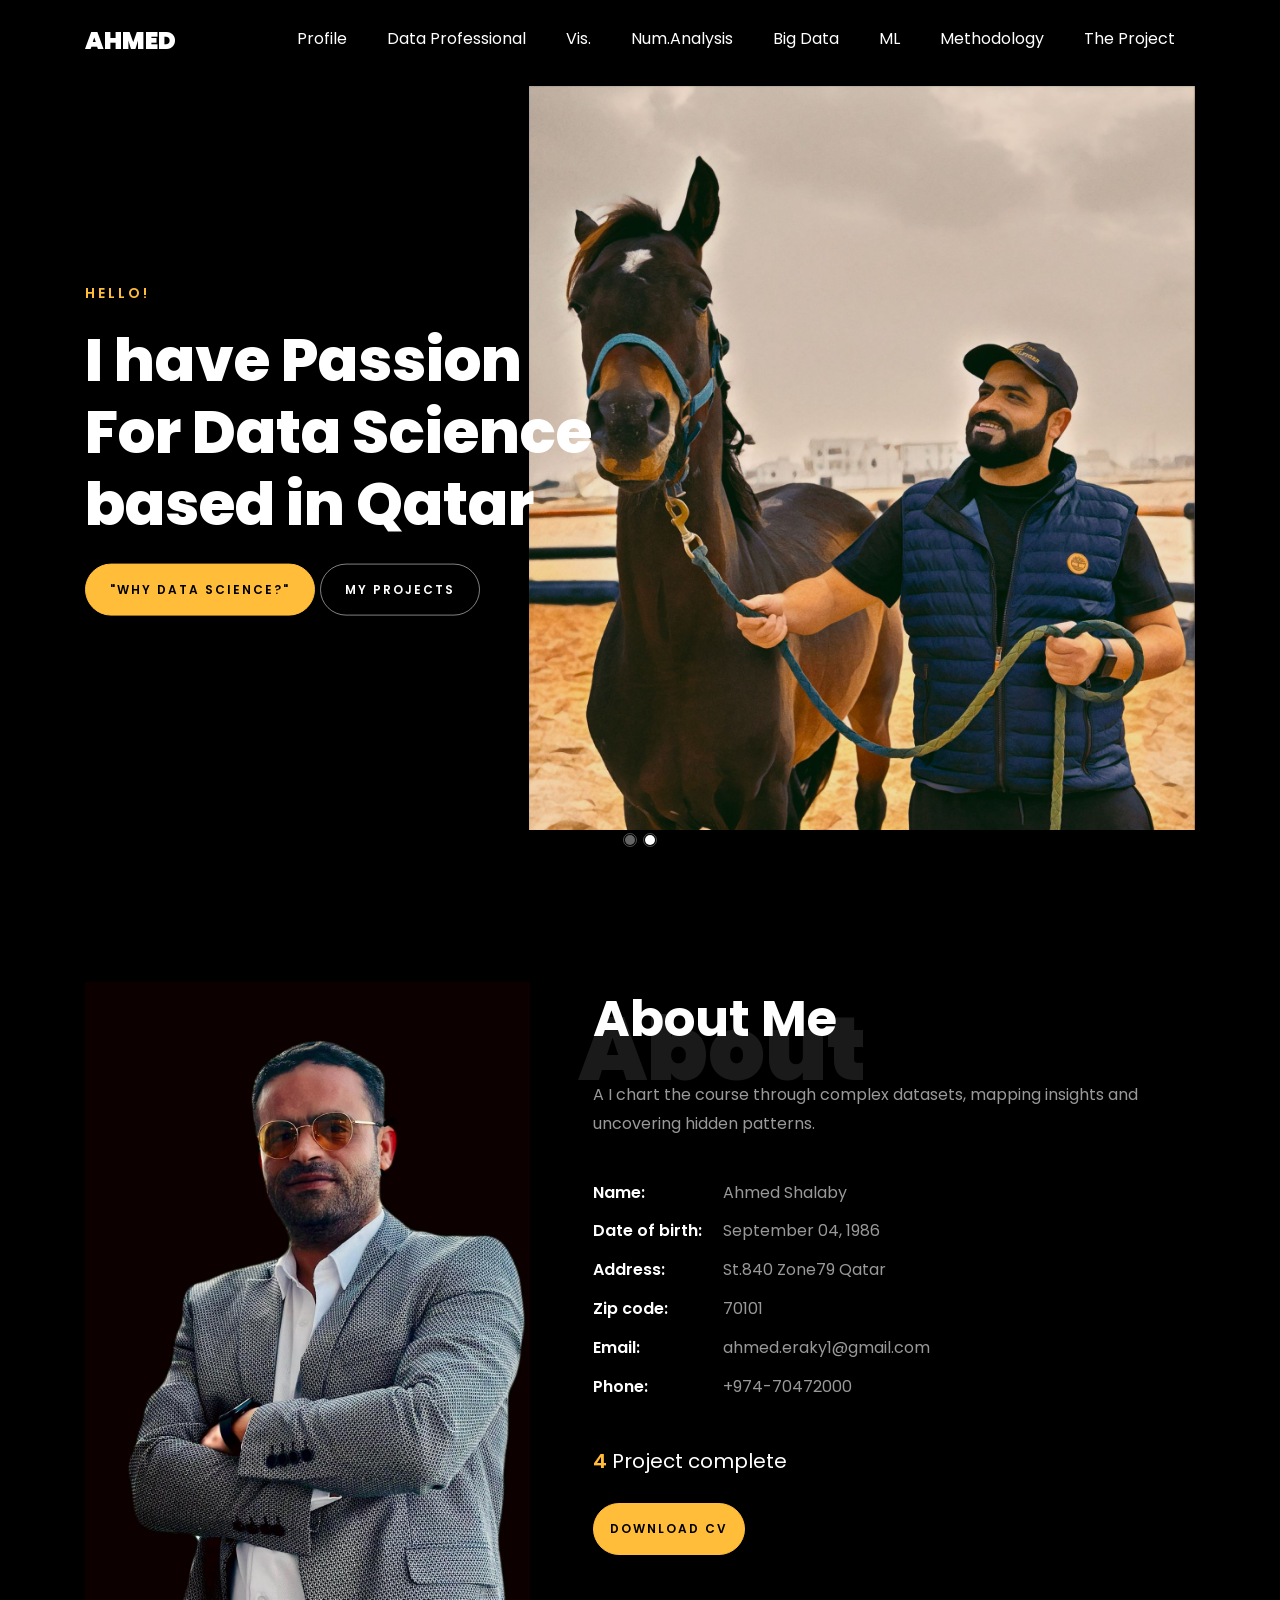
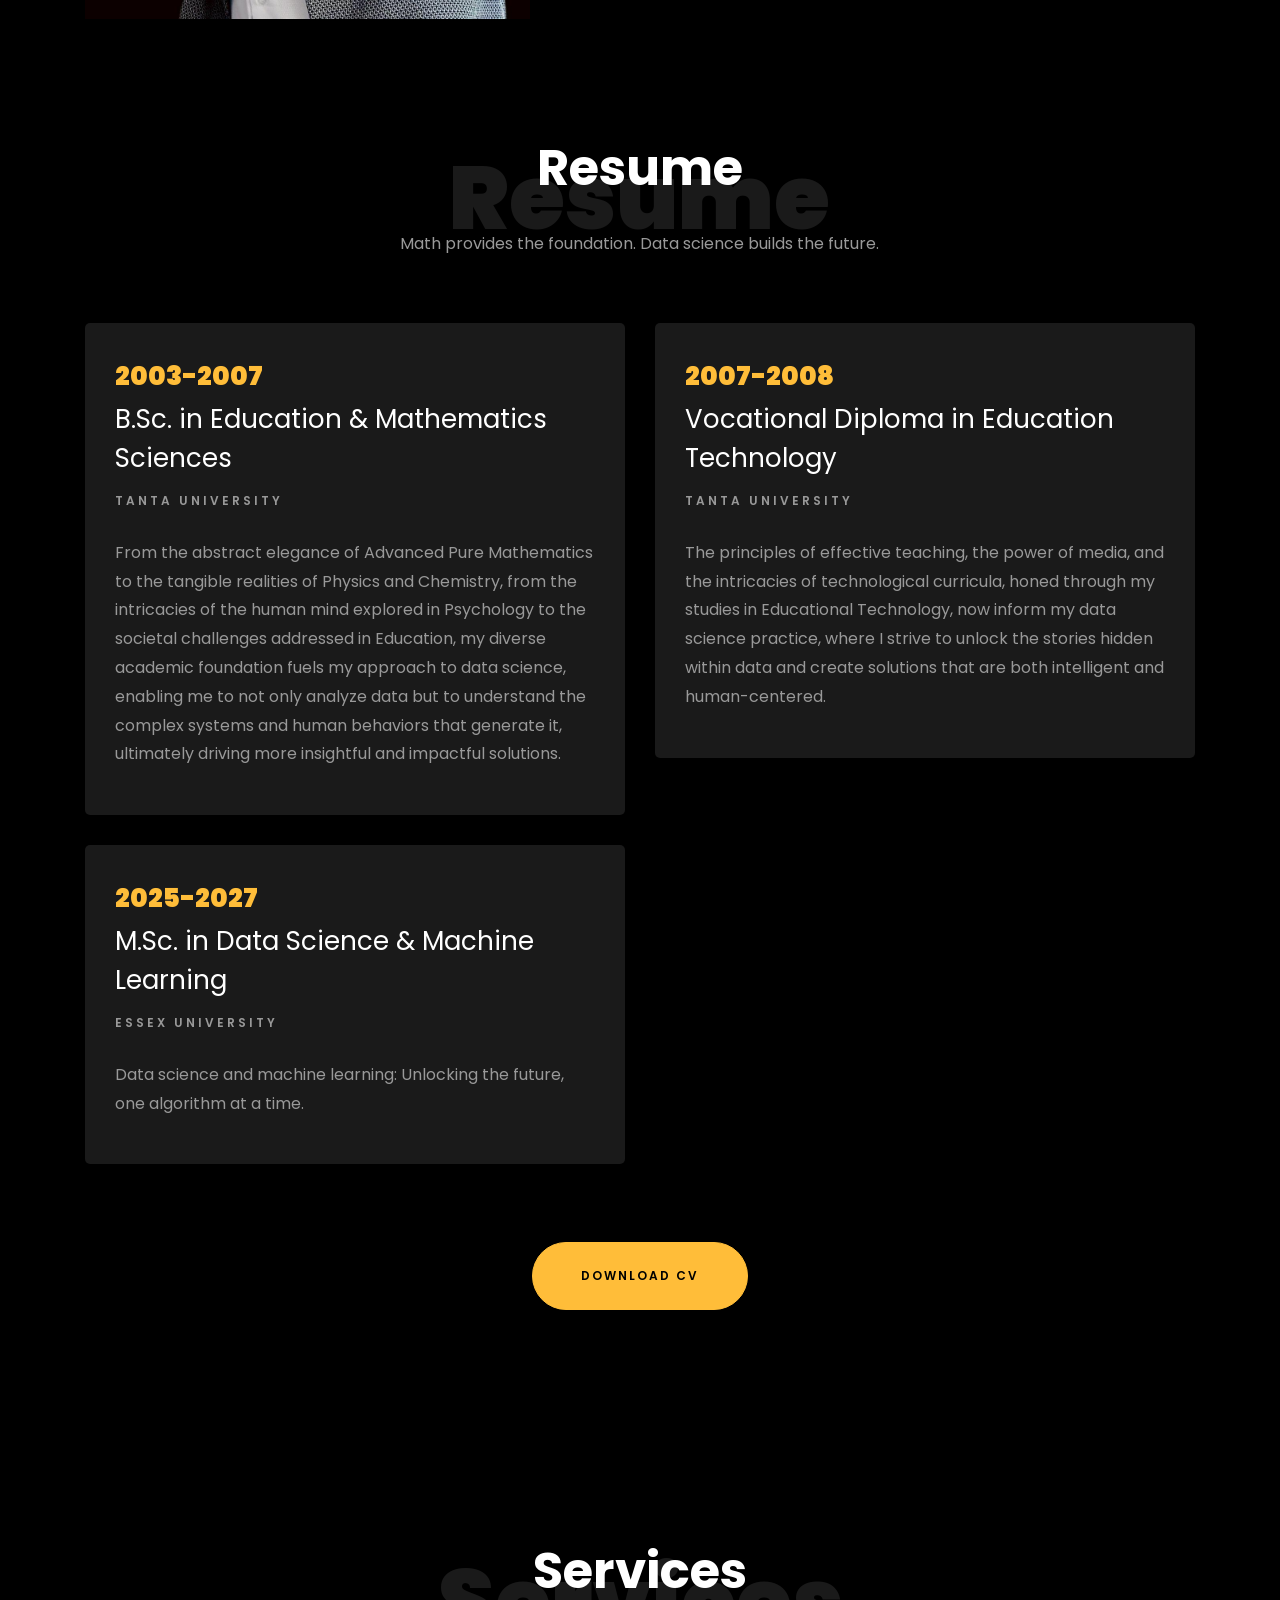
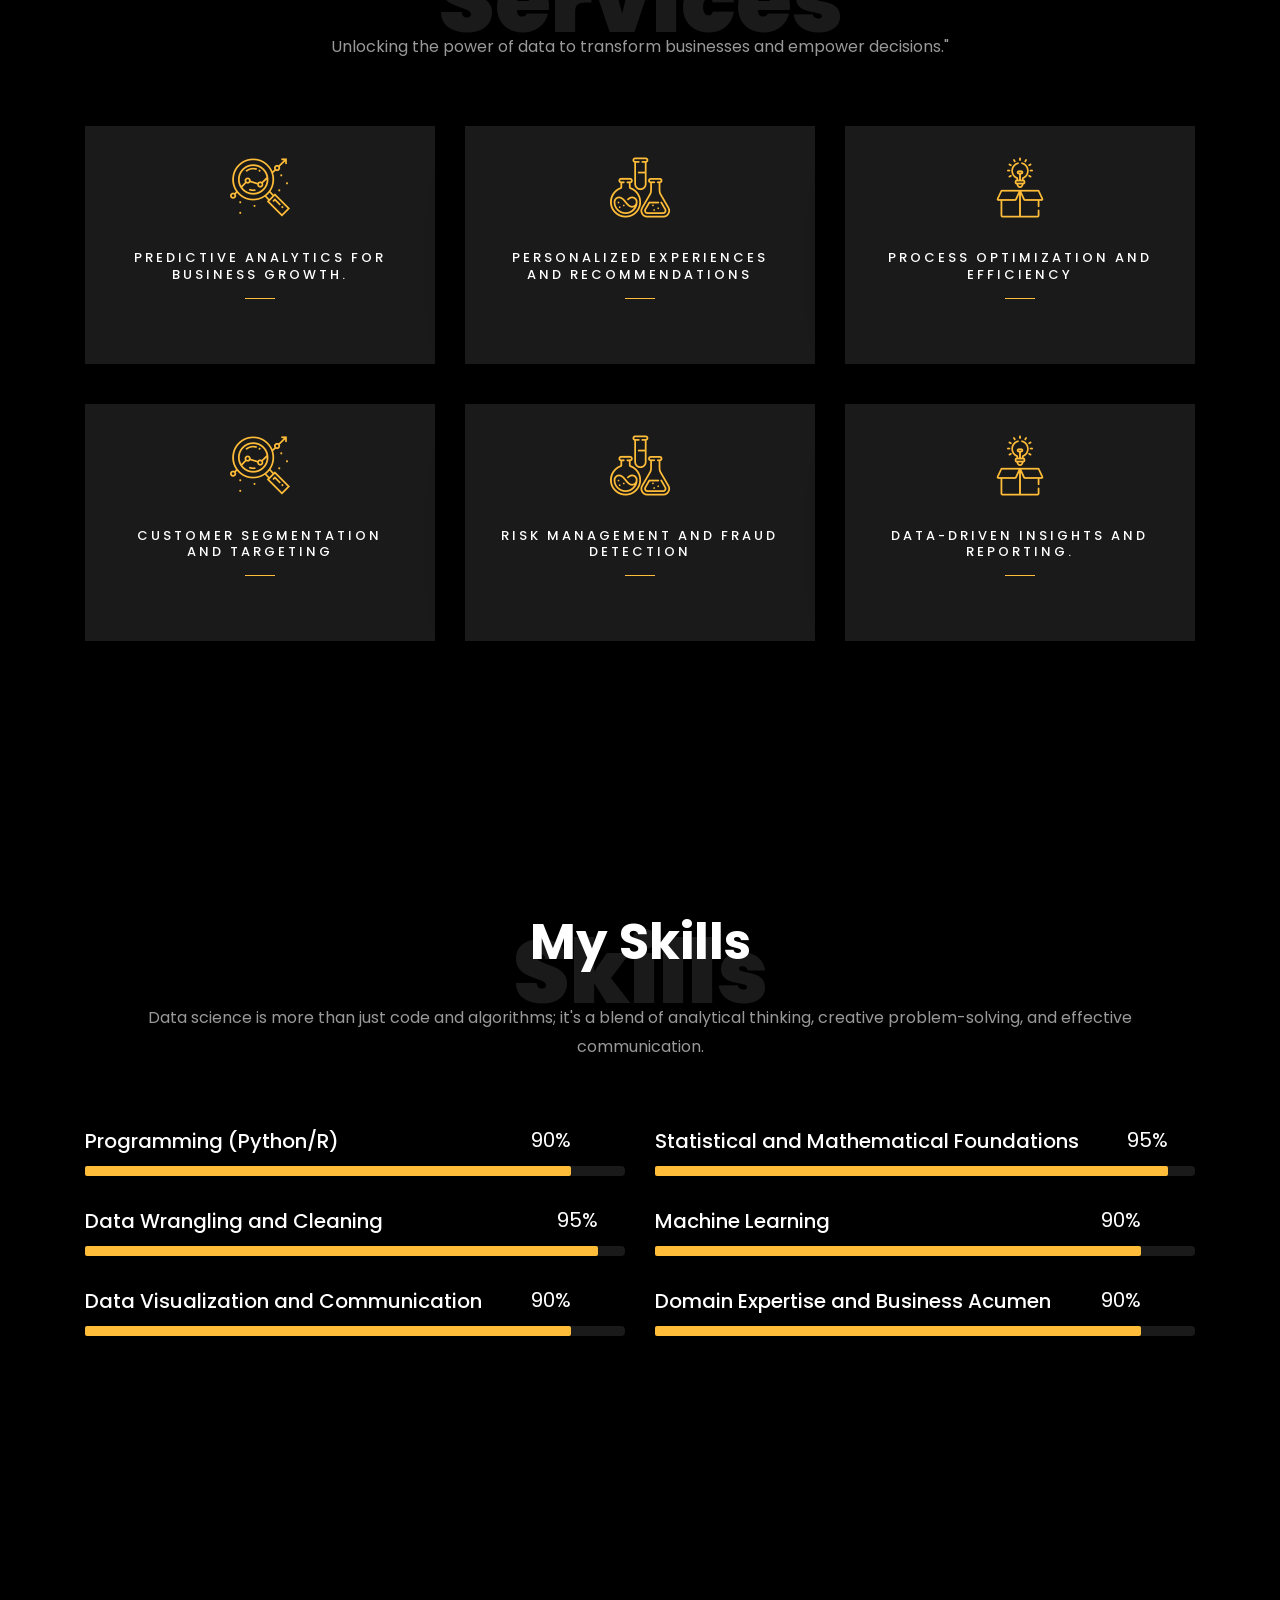
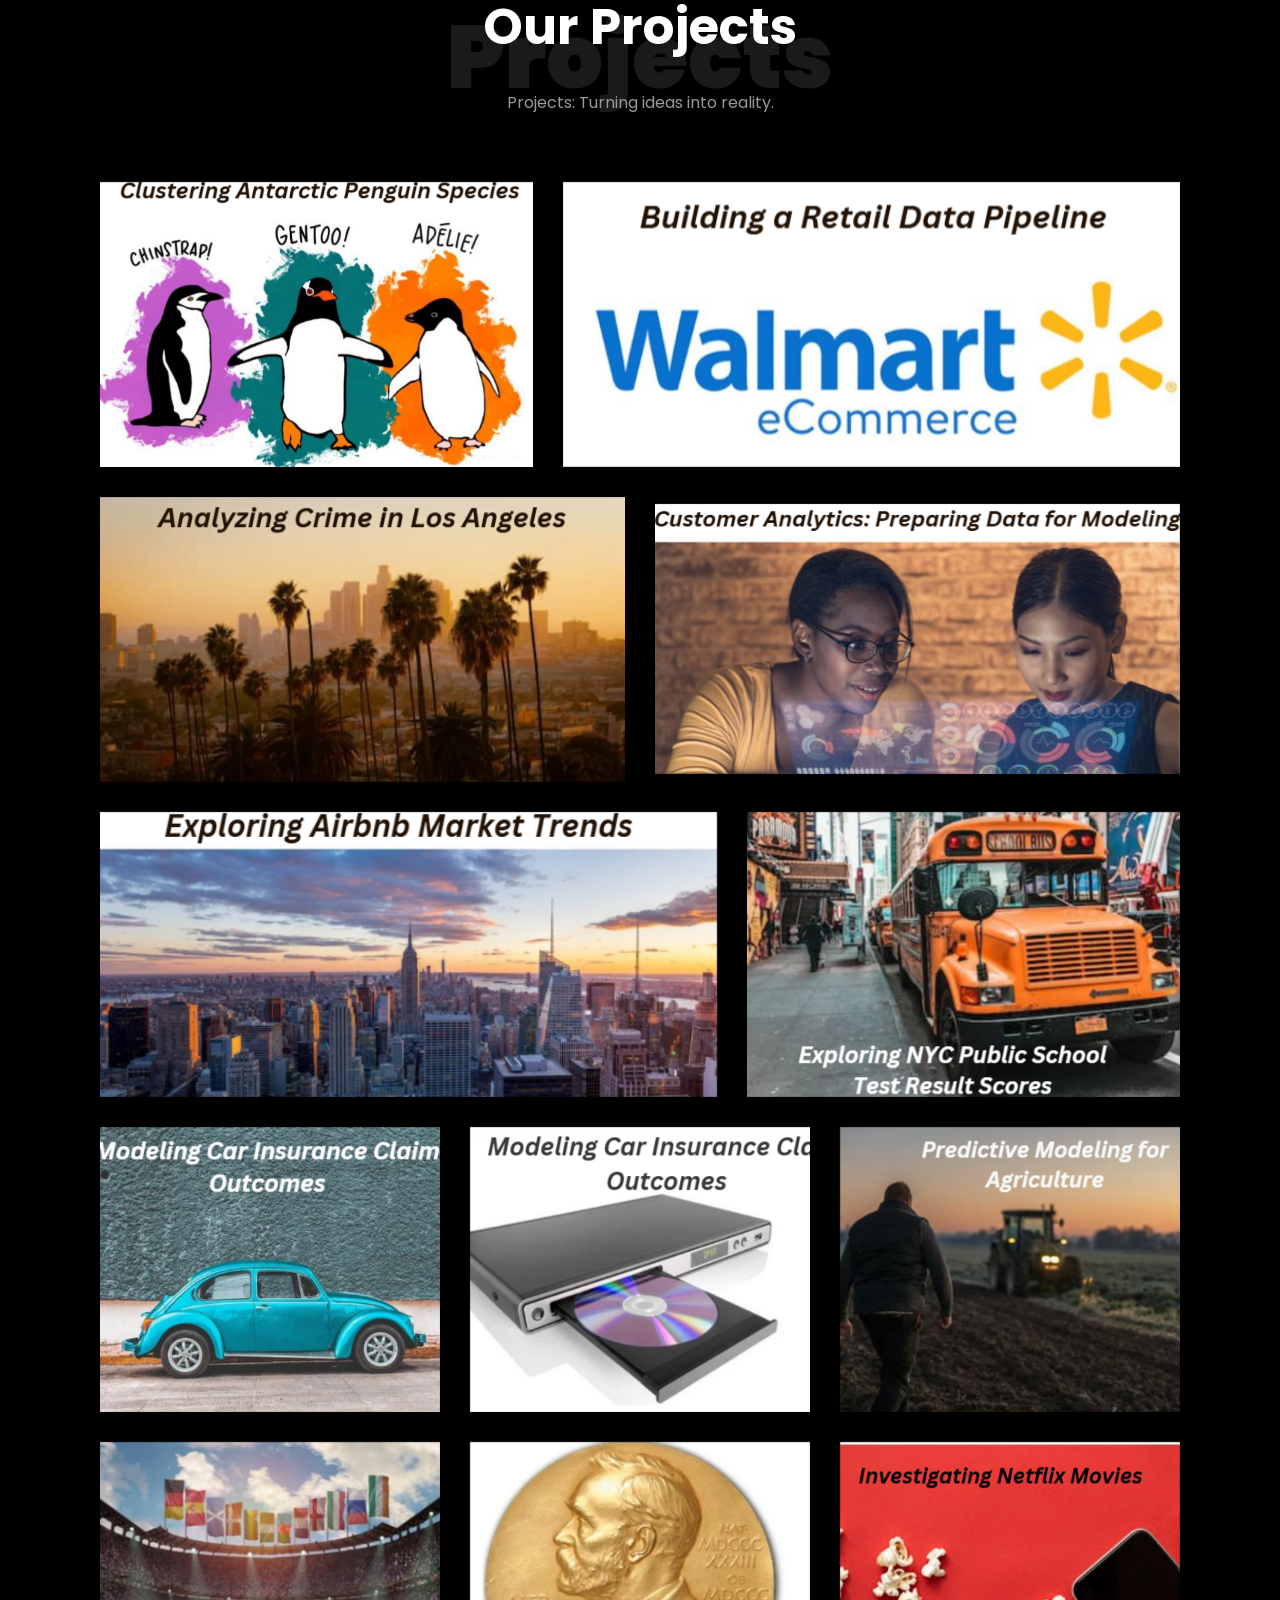
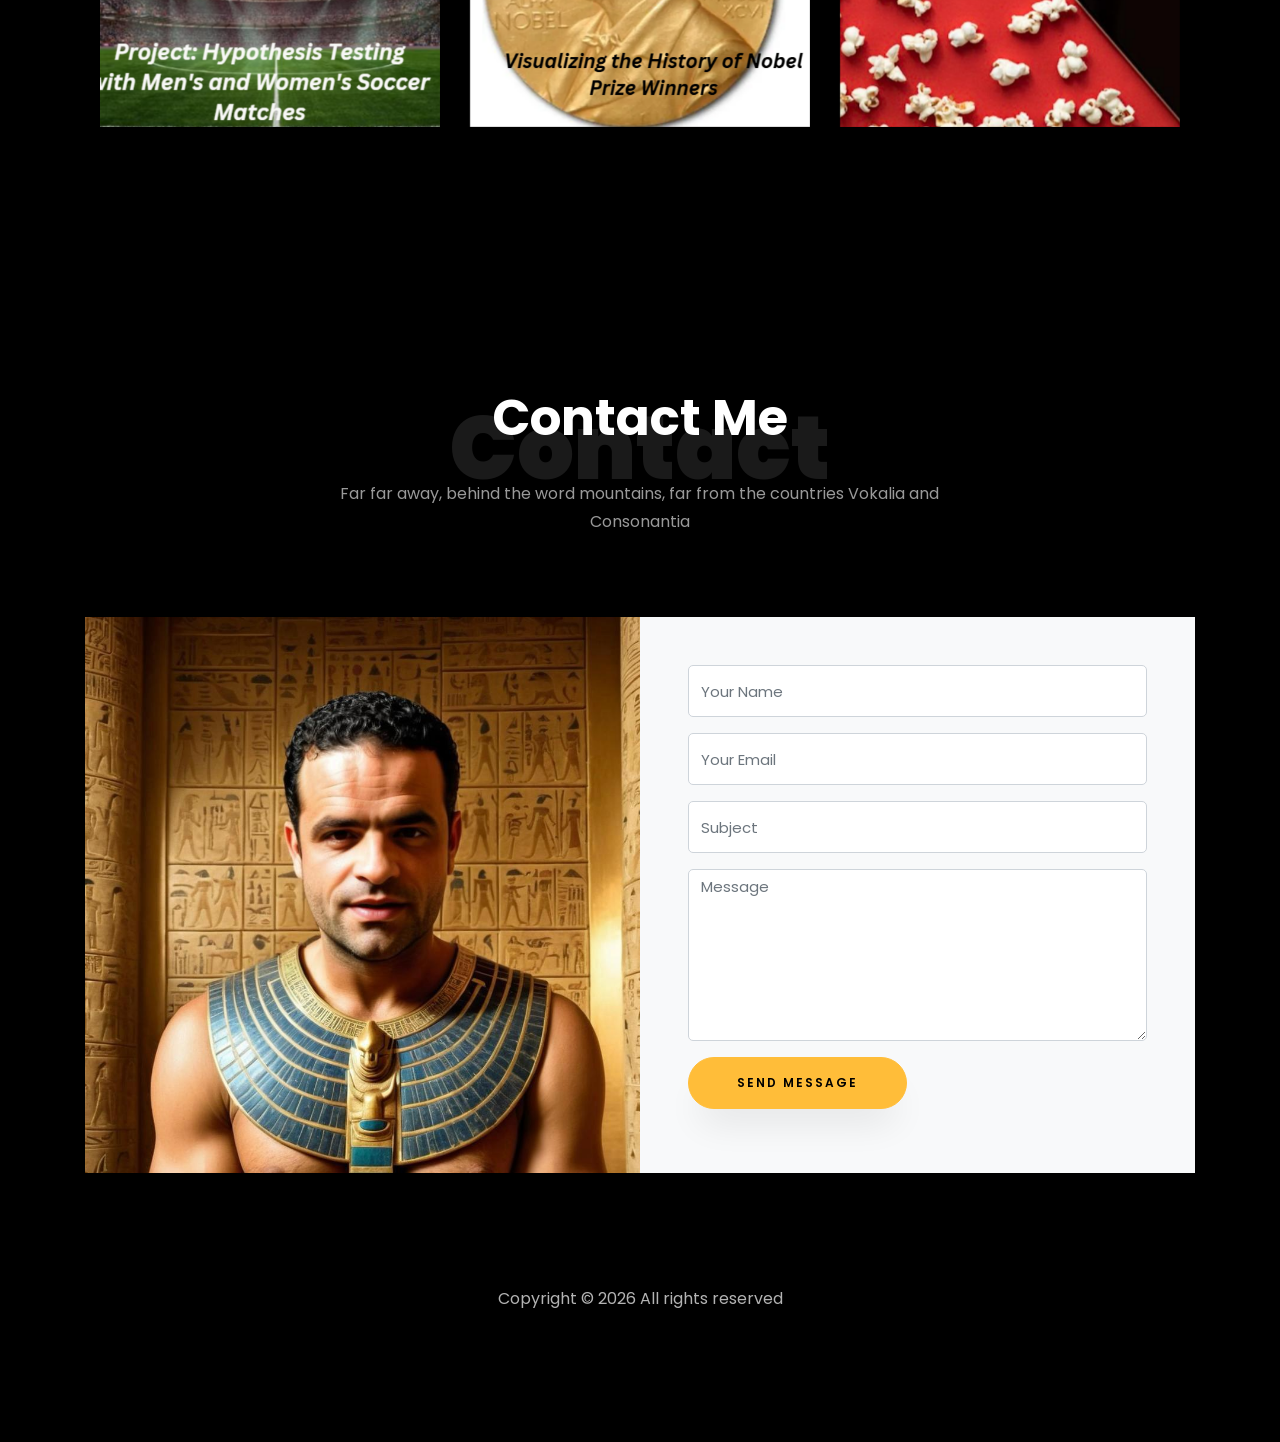
==== commit 7ecec30b: "chnages on homepage" ====
--- a/index.html
+++ b/index.html
@@ -37,15 +37,15 @@
 
 			<div class="collapse navbar-collapse" id="ftco-nav">
 				<ul class="navbar-nav nav ml-auto">
-					<li class="nav-item"><a href="#home-section" class="nav-link"><span>Profile</span></a></li>
-					<li class="nav-item"><a href="#about-section" class="nav-link"><span>Data Professional</span></a>
+					<li class="nav-item"><a href="3.html" class="nav-link"><span>Profile</span></a></li>
+					<li class="nav-item"><a href="4.html" class="nav-link"><span>Data Professional</span></a>
 					</li>
-					<li class="nav-item"><a href="#resume-section" class="nav-link"><span>Vis.</span></a></li>
-					<li class="nav-item"><a href="#services-section" class="nav-link"><span>Num.Analysis</span></a></li>
-					<li class="nav-item"><a href="#skills-section" class="nav-link"><span>Big Data</span></a></li>
-					<li class="nav-item"><a href="#projects-section" class="nav-link"><span>ML</span></a></li>
-					<li class="nav-item"><a href="#blog-section" class="nav-link"><span>Methodology</span></a></li>
-					<li class="nav-item"><a href="#contact-section" class="nav-link"><span>The Project</span></a></li>
+					<li class="nav-item"><a href="5.html" class="nav-link"><span>Vis.</span></a></li>
+					<li class="nav-item"><a href="6.html" class="nav-link"><span>Num.Analysis</span></a></li>
+					<li class="nav-item"><a href="7.html" class="nav-link"><span>Big Data</span></a></li>
+					<li class="nav-item"><a href="8.html" class="nav-link"><span>ML</span></a></li>
+					<li class="nav-item"><a href="9.html" class="nav-link"><span>Methodology</span></a></li>
+					<li class="nav-item"><a href="10.html" class="nav-link"><span>The Project</span></a></li>
 				</ul>
 			</div>
 		</div>
@@ -67,7 +67,7 @@
 								<span class="subheading">Hello!</span>
 								<h1 class="mb-4 mt-3">I'm <span>Ahmed Shalaby</span></h1>
 								<h2 class="mb-4">MSc Data Science, U. of Essex.</h2>
-								<p><a href="1.html" class="btn btn-primary py-3 px-4">"Why Data Science?"</a> <a
+								<p><a href="files/why-data-science.pdf" class="btn btn-primary py-3 px-4">"Why Data Science?"</a> <a
 										href="2.html" class="btn btn-white btn-outline-white py-3 px-4">My Projects</a>
 								</p>
 							</div>
@@ -89,7 +89,7 @@
 							<div class="text">
 								<span class="subheading">Hello!</span>
 								<h1 class="mb-4 mt-3">I have Passion For Data Science <span> </span> based in Qatar</h1>
-								<p><a href="1.html" class="btn btn-primary py-3 px-4">"Why Data Science?"</a> <a
+								<p><a href="files/why-data-science.pdf" class="btn btn-primary py-3 px-4">"Why Data Science?"</a> <a
 										href="2.html" class="btn btn-white btn-outline-white py-3 px-4">My Projects</a>
 								</p>
 							</div>
@@ -134,7 +134,7 @@
 								<span class="number" data-number="12">0</span>
 								<span>Project complete</span>
 							</p>
-							<p><a href="#" class="btn btn-primary py-3 px-3">Download CV</a></p>
+							<p><a href="files/Ahmed-Resume.pdf" class="btn btn-primary py-3 px-3">Download CV</a></p>
 						</div>
 					</div>
 				</div>
@@ -148,68 +148,38 @@
 				<div class="col-md-10 heading-section text-center ftco-animate">
 					<h1 class="big big-2">Resume</h1>
 					<h2 class="mb-4">Resume</h2>
-					<p>A small river named Duden flows by their place and supplies it with the necessary regelialia. It
-						is a paradisematic country, in which roasted parts of sentences fly into your mouth.</p>
+					<p>Math provides the foundation. Data science builds the future.</p>
 				</div>
 			</div>
 			<div class="row">
 				<div class="col-md-6">
 					<div class="resume-wrap ftco-animate">
-						<span class="date">2014-2015</span>
-						<h2>Master Degree of Design</h2>
-						<span class="position">Cambridge University</span>
-						<p class="mt-4">A small river named Duden flows by their place and supplies it with the
-							necessary regelialia. It is a paradisematic country, in which roasted parts of sentences fly
-							into your mouth.</p>
-					</div>
-					<div class="resume-wrap ftco-animate">
-						<span class="date">2014-2015</span>
-						<h2>Bachelor's Degree of C.A</h2>
-						<span class="position">Cambridge University</span>
-						<p class="mt-4">A small river named Duden flows by their place and supplies it with the
-							necessary regelialia. It is a paradisematic country, in which roasted parts of sentences fly
-							into your mouth.</p>
-					</div>
-					<div class="resume-wrap ftco-animate">
-						<span class="date">2014-2015</span>
-						<h2>Diploma in Computer</h2>
-						<span class="position">Cambridge University</span>
-						<p class="mt-4">A small river named Duden flows by their place and supplies it with the
-							necessary regelialia. It is a paradisematic country, in which roasted parts of sentences fly
-							into your mouth.</p>
-					</div>
-				</div>
-
+						<span class="date">2003-2007</span>
+						<h2>B.Sc. in Education & Mathematics Sciences</h2>
+						<span class="position">Tanta University</span>
+						<p class="mt-4">From the abstract elegance of Advanced Pure Mathematics to the tangible realities of Physics and Chemistry, from the intricacies of the human mind explored in Psychology to the societal challenges addressed in Education, my diverse academic foundation fuels my approach to data science, enabling me to not only analyze data but to understand the complex systems and human behaviors that generate it, ultimately driving more insightful and impactful solutions.</p>
+					</div>
+				</div>
 				<div class="col-md-6">
 					<div class="resume-wrap ftco-animate">
-						<span class="date">2014-2015</span>
-						<h2>Art &amp; Creative Director</h2>
-						<span class="position">Cambridge University</span>
-						<p class="mt-4">A small river named Duden flows by their place and supplies it with the
-							necessary regelialia. It is a paradisematic country, in which roasted parts of sentences fly
-							into your mouth.</p>
-					</div>
+						<span class="date">2007-2008</span>
+						<h2>Vocational Diploma in Education Technology</h2>
+						<span class="position">Tanta University</span>
+						<p class="mt-4">The principles of effective teaching, the power of media, and the intricacies of technological curricula, honed through my studies in Educational Technology, now inform my data science practice, where I strive to unlock the stories hidden within data and create solutions that are both intelligent and human-centered.</p>
+					</div>
+				</div>
+				<div class="col-md-6">
 					<div class="resume-wrap ftco-animate">
-						<span class="date">2014-2015</span>
-						<h2>Wordpress Developer</h2>
-						<span class="position">Cambridge University</span>
-						<p class="mt-4">A small river named Duden flows by their place and supplies it with the
-							necessary regelialia. It is a paradisematic country, in which roasted parts of sentences fly
-							into your mouth.</p>
-					</div>
-					<div class="resume-wrap ftco-animate">
-						<span class="date">2017-2018</span>
-						<h2>UI/UX Designer</h2>
-						<span class="position">Cambridge University</span>
-						<p class="mt-4">A small river named Duden flows by their place and supplies it with the
-							necessary regelialia. It is a paradisematic country, in which roasted parts of sentences fly
-							into your mouth.</p>
+						<span class="date">2025-2027</span>
+						<h2>M.Sc. in Data Science & Machine Learning</h2>
+						<span class="position">Essex University</span>
+						<p class="mt-4">Data science and machine learning: Unlocking the future, one algorithm at a time.</p>
 					</div>
 				</div>
 			</div>
 			<div class="row justify-content-center mt-5">
 				<div class="col-md-6 text-center ftco-animate">
-					<p><a href="#" class="btn btn-primary py-4 px-5">Download CV</a></p>
+					<p><a href="files/Ahmed-Resume.pdf" class="btn btn-primary py-4 px-5">Download CV</a></p>
 				</div>
 			</div>
 		</div>
@@ -221,68 +191,68 @@
 				<div class="col-md-12 heading-section text-center ftco-animate">
 					<h1 class="big big-2">Services</h1>
 					<h2 class="mb-4">Services</h2>
-					<p>Far far away, behind the word mountains, far from the countries Vokalia and Consonantia</p>
+					<p>Unlocking the power of data to transform businesses and empower decisions."</p>
 				</div>
 			</div>
 			<div class="row">
 				<div class="col-md-4 text-center d-flex ftco-animate">
-					<a href="#" class="services-1">
+					<a href="javascript:void(0)" class="services-1">
 						<span class="icon">
 							<i class="flaticon-analysis"></i>
 						</span>
 						<div class="desc">
-							<h3 class="mb-5">Web Design</h3>
+							<h3 class="mb-5">Predictive Analytics for Business Growth.</h3>
 						</div>
 					</a>
 				</div>
 				<div class="col-md-4 text-center d-flex ftco-animate">
-					<a href="#" class="services-1">
+					<a href="javascript:void(0)" class="services-1">
 						<span class="icon">
 							<i class="flaticon-flasks"></i>
 						</span>
 						<div class="desc">
-							<h3 class="mb-5">Phtography</h3>
+							<h3 class="mb-5">Personalized Experiences and Recommendations</h3>
 						</div>
 					</a>
 				</div>
 				<div class="col-md-4 text-center d-flex ftco-animate">
-					<a href="#" class="services-1">
+					<a href="javascript:void(0)" class="services-1">
 						<span class="icon">
 							<i class="flaticon-ideas"></i>
 						</span>
 						<div class="desc">
-							<h3 class="mb-5">Web Developer</h3>
+							<h3 class="mb-5">Process Optimization and Efficiency</h3>
 						</div>
 					</a>
 				</div>
 
 				<div class="col-md-4 text-center d-flex ftco-animate">
-					<a href="#" class="services-1">
+					<a href="javascript:void(0)" class="services-1">
 						<span class="icon">
 							<i class="flaticon-analysis"></i>
 						</span>
 						<div class="desc">
-							<h3 class="mb-5">App Developing</h3>
+							<h3 class="mb-5">Customer Segmentation and Targeting</h3>
 						</div>
 					</a>
 				</div>
 				<div class="col-md-4 text-center d-flex ftco-animate">
-					<a href="#" class="services-1">
+					<a href="javascript:void(0)" class="services-1">
 						<span class="icon">
 							<i class="flaticon-flasks"></i>
 						</span>
 						<div class="desc">
-							<h3 class="mb-5">Branding</h3>
+							<h3 class="mb-5">Risk Management and Fraud Detection</h3>
 						</div>
 					</a>
 				</div>
 				<div class="col-md-4 text-center d-flex ftco-animate">
-					<a href="#" class="services-1">
+					<a href="javascript:void(0)" class="services-1">
 						<span class="icon">
 							<i class="flaticon-ideas"></i>
 						</span>
 						<div class="desc">
-							<h3 class="mb-5">Product Strategy</h3>
+							<h3 class="mb-5">Data-Driven Insights and Reporting.</h3>
 						</div>
 					</a>
 				</div>
@@ -297,13 +267,13 @@
 				<div class="col-md-12 heading-section text-center ftco-animate">
 					<h1 class="big big-2">Skills</h1>
 					<h2 class="mb-4">My Skills</h2>
-					<p>Far far away, behind the word mountains, far from the countries Vokalia and Consonantia</p>
+					<p>Data science is more than just code and algorithms; it's a blend of analytical thinking, creative problem-solving, and effective communication.</p>
 				</div>
 			</div>
 			<div class="row">
 				<div class="col-md-6 animate-box">
 					<div class="progress-wrap ftco-animate">
-						<h3>Photoshop</h3>
+						<h3>Programming (Python/R)</h3>
 						<div class="progress">
 							<div class="progress-bar color-1" role="progressbar" aria-valuenow="90" aria-valuemin="0"
 								aria-valuemax="100" style="width:90%">
@@ -314,18 +284,18 @@
 				</div>
 				<div class="col-md-6 animate-box">
 					<div class="progress-wrap ftco-animate">
-						<h3>jQuery</h3>
+						<h3>Statistical and Mathematical Foundations</h3>
 						<div class="progress">
-							<div class="progress-bar color-2" role="progressbar" aria-valuenow="85" aria-valuemin="0"
-								aria-valuemax="100" style="width:85%">
-								<span>85%</span>
+							<div class="progress-bar color-2" role="progressbar" aria-valuenow="95" aria-valuemin="0"
+								aria-valuemax="100" style="width:95%">
+								<span>95%</span>
 							</div>
 						</div>
 					</div>
 				</div>
 				<div class="col-md-6 animate-box">
 					<div class="progress-wrap ftco-animate">
-						<h3>HTML5</h3>
+						<h3>Data Wrangling and Cleaning</h3>
 						<div class="progress">
 							<div class="progress-bar color-3" role="progressbar" aria-valuenow="95" aria-valuemin="0"
 								aria-valuemax="100" style="width:95%">
@@ -336,7 +306,7 @@
 				</div>
 				<div class="col-md-6 animate-box">
 					<div class="progress-wrap ftco-animate">
-						<h3>CSS3</h3>
+						<h3>Machine Learning</h3>
 						<div class="progress">
 							<div class="progress-bar color-4" role="progressbar" aria-valuenow="90" aria-valuemin="0"
 								aria-valuemax="100" style="width:90%">
@@ -347,22 +317,22 @@
 				</div>
 				<div class="col-md-6 animate-box">
 					<div class="progress-wrap ftco-animate">
-						<h3>WordPress</h3>
+						<h3>Data Visualization and Communication</h3>
 						<div class="progress">
-							<div class="progress-bar color-5" role="progressbar" aria-valuenow="70" aria-valuemin="0"
-								aria-valuemax="100" style="width:70%">
-								<span>70%</span>
+							<div class="progress-bar color-5" role="progressbar" aria-valuenow="90" aria-valuemin="0"
+								aria-valuemax="100" style="width:90%">
+								<span>90%</span>
 							</div>
 						</div>
 					</div>
 				</div>
 				<div class="col-md-6 animate-box">
 					<div class="progress-wrap ftco-animate">
-						<h3>SEO</h3>
+						<h3>Domain Expertise and Business Acumen</h3>
 						<div class="progress">
-							<div class="progress-bar color-6" role="progressbar" aria-valuenow="80" aria-valuemin="0"
-								aria-valuemax="100" style="width:80%">
-								<span>80%</span>
+							<div class="progress-bar color-6" role="progressbar" aria-valuenow="90" aria-valuemin="0"
+								aria-valuemax="100" style="width:90%">
+								<span>90%</span>
 							</div>
 						</div>
 					</div>
@@ -378,200 +348,149 @@
 				<div class="col-md-12 heading-section text-center ftco-animate">
 					<h1 class="big big-2">Projects</h1>
 					<h2 class="mb-4">Our Projects</h2>
-					<p>Far far away, behind the word mountains, far from the countries Vokalia and Consonantia</p>
-				</div>
-			</div>
-			<div class="row">
-				<div class="col-md-4">
-					<div class="project img ftco-animate d-flex justify-content-center align-items-center"
-						style="background-image: url(images/project-4.jpg);">
-						<div class="overlay"></div>
-						<div class="text text-center p-4">
-							<h3><a href="#">Branding &amp; Illustration Design</a></h3>
-							<span>Web Design</span>
-						</div>
-					</div>
-				</div>
-				<div class="col-md-8">
-					<div class="project img ftco-animate d-flex justify-content-center align-items-center"
-						style="background-image: url(images/project-5.jpg);">
-						<div class="overlay"></div>
-						<div class="text text-center p-4">
-							<h3><a href="#">Branding &amp; Illustration Design</a></h3>
-							<span>Web Design</span>
-						</div>
-					</div>
-				</div>
-
-				<div class="col-md-8">
-					<div class="project img ftco-animate d-flex justify-content-center align-items-center"
-						style="background-image: url(images/project-1.jpg);">
-						<div class="overlay"></div>
-						<div class="text text-center p-4">
-							<h3><a href="#">Branding &amp; Illustration Design</a></h3>
-							<span>Web Design</span>
-						</div>
-					</div>
-
-					<div class="project img ftco-animate d-flex justify-content-center align-items-center"
-						style="background-image: url(images/project-6.jpg);">
-						<div class="overlay"></div>
-						<div class="text text-center p-4">
-							<h3><a href="#">Branding &amp; Illustration Design</a></h3>
-							<span>Web Design</span>
-						</div>
-					</div>
-				</div>
-				<div class="col-md-4">
+					<p>Projects: Turning ideas into reality.</p>
+				</div>
+			</div>
+			<!-- <div class="row"> -->
+				<div class="container">
 					<div class="row">
-						<div class="col-md-12">
-							<div class="project img ftco-animate d-flex justify-content-center align-items-center"
-								style="background-image: url(images/project-2.jpg);">
-								<div class="overlay"></div>
-								<div class="text text-center p-4">
-									<h3><a href="#">Branding &amp; Illustration Design</a></h3>
-									<span>Web Design</span>
-								</div>
-							</div>
-						</div>
-						<div class="col-md-12">
-							<div class="project img ftco-animate d-flex justify-content-center align-items-center"
-								style="background-image: url(images/project-3.jpg);">
-								<div class="overlay"></div>
-								<div class="text text-center p-4">
-									<h3><a href="#">Branding &amp; Illustration Design</a></h3>
-									<span>Web Design</span>
-								</div>
-							</div>
-						</div>
-					</div>
-				</div>
-			</div>
-		</div>
-	</section>
-
-
-	<section class="ftco-section" id="blog-section">
-		<div class="container">
-			<div class="row justify-content-center mb-5 pb-5">
-				<div class="col-md-7 heading-section text-center ftco-animate">
-					<h1 class="big big-2">Blog</h1>
-					<h2 class="mb-4">Our Blog</h2>
-					<p>Far far away, behind the word mountains, far from the countries Vokalia and Consonantia</p>
-				</div>
-			</div>
-			<div class="row d-flex">
-				<div class="col-md-4 d-flex ftco-animate">
-					<div class="blog-entry justify-content-end">
-						<a href="single.html" class="block-20" style="background-image: url('images/image_1.jpg');">
-						</a>
-						<div class="text mt-3 float-right d-block">
-							<div class="d-flex align-items-center mb-3 meta">
-								<p class="mb-0">
-									<span class="mr-2">June 21, 2019</span>
-									<a href="#" class="mr-2">Admin</a>
-									<a href="#" class="meta-chat"><span class="icon-chat"></span> 3</a>
-								</p>
-							</div>
-							<h3 class="heading"><a href="single.html">Why Lead Generation is Key for Business Growth</a>
-							</h3>
-							<p>A small river named Duden flows by their place and supplies it with the necessary
-								regelialia.</p>
-						</div>
-					</div>
-				</div>
-				<div class="col-md-4 d-flex ftco-animate">
-					<div class="blog-entry justify-content-end">
-						<a href="single.html" class="block-20" style="background-image: url('images/image_2.jpg');">
-						</a>
-						<div class="text mt-3 float-right d-block">
-							<div class="d-flex align-items-center mb-3 meta">
-								<p class="mb-0">
-									<span class="mr-2">June 21, 2019</span>
-									<a href="#" class="mr-2">Admin</a>
-									<a href="#" class="meta-chat"><span class="icon-chat"></span> 3</a>
-								</p>
-							</div>
-							<h3 class="heading"><a href="single.html">Why Lead Generation is Key for Business Growth</a>
-							</h3>
-							<p>A small river named Duden flows by their place and supplies it with the necessary
-								regelialia.</p>
-						</div>
-					</div>
-				</div>
-				<div class="col-md-4 d-flex ftco-animate">
-					<div class="blog-entry">
-						<a href="single.html" class="block-20" style="background-image: url('images/image_3.jpg');">
-						</a>
-						<div class="text mt-3 float-right d-block">
-							<div class="d-flex align-items-center mb-3 meta">
-								<p class="mb-0">
-									<span class="mr-2">June 21, 2019</span>
-									<a href="#" class="mr-2">Admin</a>
-									<a href="#" class="meta-chat"><span class="icon-chat"></span> 3</a>
-								</p>
-							</div>
-							<h3 class="heading"><a href="single.html">Why Lead Generation is Key for Business Growth</a>
-							</h3>
-							<p>A small river named Duden flows by their place and supplies it with the necessary
-								regelialia.</p>
-						</div>
-					</div>
-				</div>
-			</div>
-		</div>
-	</section>
-
-	<section class="ftco-section ftco-no-pt ftco-no-pb ftco-counter img" id="section-counter">
-		<div class="container">
-			<div class="row d-md-flex align-items-center">
-				<div class="col-md d-flex justify-content-center counter-wrap ftco-animate">
-					<div class="block-18">
-						<div class="text">
-							<strong class="number" data-number="100">0</strong>
-							<span>Awards</span>
-						</div>
-					</div>
-				</div>
-				<div class="col-md d-flex justify-content-center counter-wrap ftco-animate">
-					<div class="block-18">
-						<div class="text">
-							<strong class="number" data-number="1200">0</strong>
-							<span>Complete Projects</span>
-						</div>
-					</div>
-				</div>
-				<div class="col-md d-flex justify-content-center counter-wrap ftco-animate">
-					<div class="block-18">
-						<div class="text">
-							<strong class="number" data-number="1200">0</strong>
-							<span>Happy Customers</span>
-						</div>
-					</div>
-				</div>
-				<div class="col-md d-flex justify-content-center counter-wrap ftco-animate">
-					<div class="block-18">
-						<div class="text">
-							<strong class="number" data-number="500">0</strong>
-							<span>Cups of coffee</span>
-						</div>
-					</div>
-				</div>
-			</div>
-		</div>
-	</section>
-
-	<section class="ftco-section ftco-hireme img margin-top" style="background-image: url(images/bg_1.jpg)">
-		<div class="container">
-			<div class="row justify-content-center">
-				<div class="col-md-7 ftco-animate text-center">
-					<h2>I'm <span>Available</span> for freelancing</h2>
-					<p>A small river named Duden flows by their place and supplies it with the necessary regelialia.</p>
-					<p class="mb-0"><a href="#" class="btn btn-primary py-3 px-5">Hire me</a></p>
-				</div>
-			</div>
-		</div>
-	</section>
+						<div class="col-md-5">
+							<div class="project img ftco-animate d-flex justify-content-center align-items-center"
+								style="background-image: url(images/project-3.png);">
+								<div class="overlay"></div>
+								<div class="text text-center p-4">
+									<h3><a href="https://www.datacamp.com/datalab/w/2603ef0c-c615-43d4-95a5-4214b0b6a0fe/edit">View Project</a></h3>
+								</div>
+							</div>
+						</div>
+						<div class="col-md-7">
+							<div class="project img ftco-animate d-flex justify-content-center align-items-center"
+								style="background-image: url(images/project-2.png);">
+								<div class="overlay"></div>
+								<div class="text text-center p-4">
+									<h3><a href="https://www.datacamp.com/datalab/w/522c82be-ba40-41d6-b164-8d32d09524bc/edit">View Project</a></h3>
+								</div>
+							</div>
+						</div>
+					</div>
+				
+					<div class="row">
+						<div class="col-md-6">
+							<div class="project img ftco-animate d-flex justify-content-center align-items-center"
+								style="background-image: url(images/project-1.png);">
+								<div class="overlay"></div>
+								<div class="text text-center p-4">
+									<h3><a href="https://www.datacamp.com/datalab/w/5690f50b-48d4-426a-8568-1c7ce9e548f8/edit">View Project</a></h3>
+									
+								</div>
+							</div>
+						</div>
+						<div class="col-md-6">
+							<div class="project img ftco-animate d-flex justify-content-center align-items-center"
+								style="background-image: url(images/project-4.png); background-size: contain !important;">
+								<div class="overlay"></div>
+								<div class="text text-center p-4">
+									<h3><a href="https://www.datacamp.com/datalab/w/0655fc1c-4cb4-4c1a-b37a-4b5d886d51c1/edit
+										">View Project</a></h3>
+								</div>
+							</div>
+						</div>
+					</div>
+				
+					<div class="row">
+						<div class="col-md-7">
+							<div class="project img ftco-animate d-flex justify-content-center align-items-center"
+								style="background-image: url(images/project-5.png);">
+								<div class="overlay"></div>
+								<div class="text text-center p-4">
+									<h3><a href="https://www.datacamp.com/datalab/w/c0ad1483-ee39-4b48-94fd-aa5c0680db74/edit
+										">View Project</a></h3>
+								</div>
+							</div>
+						</div>
+						<div class="col-md-5">
+							<div class="project img ftco-animate d-flex justify-content-center align-items-center"
+								style="background-image: url(images/project-6.png);">
+								<div class="overlay"></div>
+								<div class="text text-center p-4">
+									<h3><a href="https://www.datacamp.com/datalab/w/eb0e5ad3-da99-4cfb-bb1f-10aa95aab20f/edit">View Porject</a></h3>
+								</div>
+							</div>
+						</div>
+					</div>
+				
+					<div class="row">
+						<div class="col-md-4">
+							<div class="project img ftco-animate d-flex justify-content-center align-items-center"
+								style="background-image: url(images/project-7.png);">
+								<div class="overlay"></div>
+								<div class="text text-center p-4">
+									<h3><a href="https://www.datacamp.com/datalab/w/6438260f-6704-4ade-9432-21b0dad59958/edit">View Project</a></h3>
+								</div>
+							</div>
+						</div>
+						<div class="col-md-4">
+							<div class="project img ftco-animate d-flex justify-content-center align-items-center"
+								style="background-image: url(images/project-8.png);">
+								<div class="overlay"></div>
+								<div class="text text-center p-4">
+									<h3><a href="https://www.datacamp.com/datalab/w/4550f844-57c5-4cfa-a263-a7dddba4b439/edit">View Project</a></h3>
+								</div>
+							</div>
+						</div>
+						<div class="col-md-4">
+							<div class="project img ftco-animate d-flex justify-content-center align-items-center"
+								style="background-image: url(images/project-9.png);">
+								<div class="overlay"></div>
+								<div class="text text-center p-4">
+									<h3><a href="https://www.datacamp.com/datalab/w/896d7e94-b8eb-4c3c-b36f-0f6972693e43/edit">View Project</a></h3>
+								</div>
+							</div>
+						</div>
+					</div>
+				
+					<div class="row">
+						<div class="col-md-4">
+							<div class="project img ftco-animate d-flex justify-content-center align-items-center"
+								style="background-image: url(images/project-10.png);">
+								<div class="overlay"></div>
+								<div class="text text-center p-4">
+									<h3><a href="
+
+										https://www.datacamp.com/datalab/w/b502dbae-c026-4ea2-a737-0e53c4c05efb/edit">View Project</a></h3>
+								</div>
+							</div>
+						</div>
+						<div class="col-md-4">
+							<div class="project img ftco-animate d-flex justify-content-center align-items-center"
+								style="background-image: url(images/project-11.png);">
+								<div class="overlay"></div>
+								<div class="text text-center p-4">
+									<h3><a href="https://www.datacamp.com/datalab/w/c64b9139-d349-4b2a-945a-44f343b7a9fd/edit">View Project</a></h3>
+								</div>
+							</div>
+						</div>
+						<div class="col-md-4">
+							<div class="project img ftco-animate d-flex justify-content-center align-items-center"
+								style="background-image: url(images/project-12.png);">
+								<div class="overlay"></div>
+								<div class="text text-center p-4">
+									<h3><a href="https://www.datacamp.com/datalab/w/6b57ceae-a95e-4f81-9eed-79a724f74119/edit">View Project</a></h3>
+								</div>
+							</div>
+						</div>
+					</div>
+				
+					<div class="row">
+					</div>
+				</div>
+				
+
+			<!-- </div> -->
+		</div>
+	</section>
+
+
 
 	<section class="ftco-section contact-section ftco-no-pb" id="contact-section">
 		<div class="container">
@@ -583,63 +502,23 @@
 				</div>
 			</div>
 
-			<div class="row d-flex contact-info mb-5">
-				<div class="col-md-6 col-lg-3 d-flex ftco-animate">
-					<div class="align-self-stretch box p-4 text-center">
-						<div class="icon d-flex align-items-center justify-content-center">
-							<span class="icon-map-signs"></span>
-						</div>
-						<h3 class="mb-4">Address</h3>
-						<p>198 West 21th Street, Suite 721 New York NY 10016</p>
-					</div>
-				</div>
-				<div class="col-md-6 col-lg-3 d-flex ftco-animate">
-					<div class="align-self-stretch box p-4 text-center">
-						<div class="icon d-flex align-items-center justify-content-center">
-							<span class="icon-phone2"></span>
-						</div>
-						<h3 class="mb-4">Contact Number</h3>
-						<p><a href="tel://1234567920">+ 1235 2355 98</a></p>
-					</div>
-				</div>
-				<div class="col-md-6 col-lg-3 d-flex ftco-animate">
-					<div class="align-self-stretch box p-4 text-center">
-						<div class="icon d-flex align-items-center justify-content-center">
-							<span class="icon-paper-plane"></span>
-						</div>
-						<h3 class="mb-4">Email Address</h3>
-						<p><a href="mailto:info@yoursite.com">info@yoursite.com</a></p>
-					</div>
-				</div>
-				<div class="col-md-6 col-lg-3 d-flex ftco-animate">
-					<div class="align-self-stretch box p-4 text-center">
-						<div class="icon d-flex align-items-center justify-content-center">
-							<span class="icon-globe"></span>
-						</div>
-						<h3 class="mb-4">Website</h3>
-						<p><a href="#">yoursite.com</a></p>
-					</div>
-				</div>
-			</div>
-
 			<div class="row no-gutters block-9">
 				<div class="col-md-6 order-md-last d-flex">
-					<form action="#" class="bg-light p-4 p-md-5 contact-form">
+					<form onsubmit="sendEmail(event)" class="bg-light p-4 p-md-5 contact-form">
 						<div class="form-group">
-							<input type="text" class="form-control" placeholder="Your Name">
+							<input type="text" id="name" class="form-control" placeholder="Your Name" required>
 						</div>
 						<div class="form-group">
-							<input type="text" class="form-control" placeholder="Your Email">
+							<input type="email" id="email" class="form-control" placeholder="Your Email" required>
 						</div>
 						<div class="form-group">
-							<input type="text" class="form-control" placeholder="Subject">
+							<input type="text" id="subject" class="form-control" placeholder="Subject" required>
 						</div>
 						<div class="form-group">
-							<textarea name="" id="" cols="30" rows="7" class="form-control"
-								placeholder="Message"></textarea>
+							<textarea id="message" cols="30" rows="7" class="form-control" placeholder="Message" required></textarea>
 						</div>
 						<div class="form-group">
-							<input type="submit" value="Send Message" class="btn btn-primary py-3 px-5">
+							<button type="submit" class="btn btn-primary py-3 px-5">Send Message</button>
 						</div>
 					</form>
 
@@ -655,68 +534,13 @@
 
 	<footer class="ftco-footer ftco-section">
 		<div class="container">
-			<div class="row mb-5">
-				<div class="col-md">
-					<div class="ftco-footer-widget mb-4">
-						<h2 class="ftco-heading-2">About</h2>
-						<p>Far far away, behind the word mountains, far from the countries Vokalia and Consonantia,
-							there live the blind texts.</p>
-						<ul class="ftco-footer-social list-unstyled float-md-left float-lft mt-5">
-							<li class="ftco-animate"><a href="#"><span class="icon-twitter"></span></a></li>
-							<li class="ftco-animate"><a href="#"><span class="icon-facebook"></span></a></li>
-							<li class="ftco-animate"><a href="#"><span class="icon-instagram"></span></a></li>
-						</ul>
-					</div>
-				</div>
-				<div class="col-md">
-					<div class="ftco-footer-widget mb-4 ml-md-4">
-						<h2 class="ftco-heading-2">Links</h2>
-						<ul class="list-unstyled">
-							<li><a href="#"><span class="icon-long-arrow-right mr-2"></span>Home</a></li>
-							<li><a href="#"><span class="icon-long-arrow-right mr-2"></span>About</a></li>
-							<li><a href="#"><span class="icon-long-arrow-right mr-2"></span>Services</a></li>
-							<li><a href="#"><span class="icon-long-arrow-right mr-2"></span>Projects</a></li>
-							<li><a href="#"><span class="icon-long-arrow-right mr-2"></span>Contact</a></li>
-						</ul>
-					</div>
-				</div>
-				<div class="col-md">
-					<div class="ftco-footer-widget mb-4">
-						<h2 class="ftco-heading-2">Services</h2>
-						<ul class="list-unstyled">
-							<li><a href="#"><span class="icon-long-arrow-right mr-2"></span>Web Design</a></li>
-							<li><a href="#"><span class="icon-long-arrow-right mr-2"></span>Web Development</a></li>
-							<li><a href="#"><span class="icon-long-arrow-right mr-2"></span>Business Strategy</a></li>
-							<li><a href="#"><span class="icon-long-arrow-right mr-2"></span>Data Analysis</a></li>
-							<li><a href="#"><span class="icon-long-arrow-right mr-2"></span>Graphic Design</a></li>
-						</ul>
-					</div>
-				</div>
-				<div class="col-md">
-					<div class="ftco-footer-widget mb-4">
-						<h2 class="ftco-heading-2">Have a Questions?</h2>
-						<div class="block-23 mb-3">
-							<ul>
-								<li><span class="icon icon-map-marker"></span><span class="text">203 Fake St. Mountain
-										View, San Francisco, California, USA</span></li>
-								<li><a href="#"><span class="icon icon-phone"></span><span class="text">+2 392 3929
-											210</span></a></li>
-								<li><a href="#"><span class="icon icon-envelope"></span><span
-											class="text">info@yourdomain.com</span></a></li>
-							</ul>
-						</div>
-					</div>
-				</div>
-			</div>
 			<div class="row">
 				<div class="col-md-12 text-center">
 
-					<p><!-- Link back to Colorlib can't be removed. Template is licensed under CC BY 3.0. -->
+					<p>
 						Copyright &copy;
-						<script>document.write(new Date().getFullYear());</script> All rights reserved | This template
-						is made with <i class="icon-heart color-danger" aria-hidden="true"></i> by <a
-							href="https://colorlib.com" target="_blank">Colorlib</a>
-						<!-- Link back to Colorlib can't be removed. Template is licensed under CC BY 3.0. -->
+						<script>document.write(new Date().getFullYear());</script> All rights reserved
+						
 					</p>
 				</div>
 			</div>
@@ -748,6 +572,24 @@
 
 	<script src="js/main.js"></script>
 
+	<script>
+		function sendEmail(event) {
+			event.preventDefault(); // Prevent actual form submission
+		
+			// Get user input
+			var name = document.getElementById("name").value;
+			var email = document.getElementById("email").value;
+			var subject = document.getElementById("subject").value;
+			var message = document.getElementById("message").value;
+		
+			// Construct mailto link
+			var mailtoLink = `mailto:ahmed.eraky1@gmail.com?subject=${encodeURIComponent(subject)}&body=${encodeURIComponent("Name: " + name + "\nEmail: " + email + "\n\nMessage:\n" + message)}`;
+		
+			// Open email client
+			window.location.href = mailtoLink;
+		}
+		</script>
+
 </body>
 
 </html>
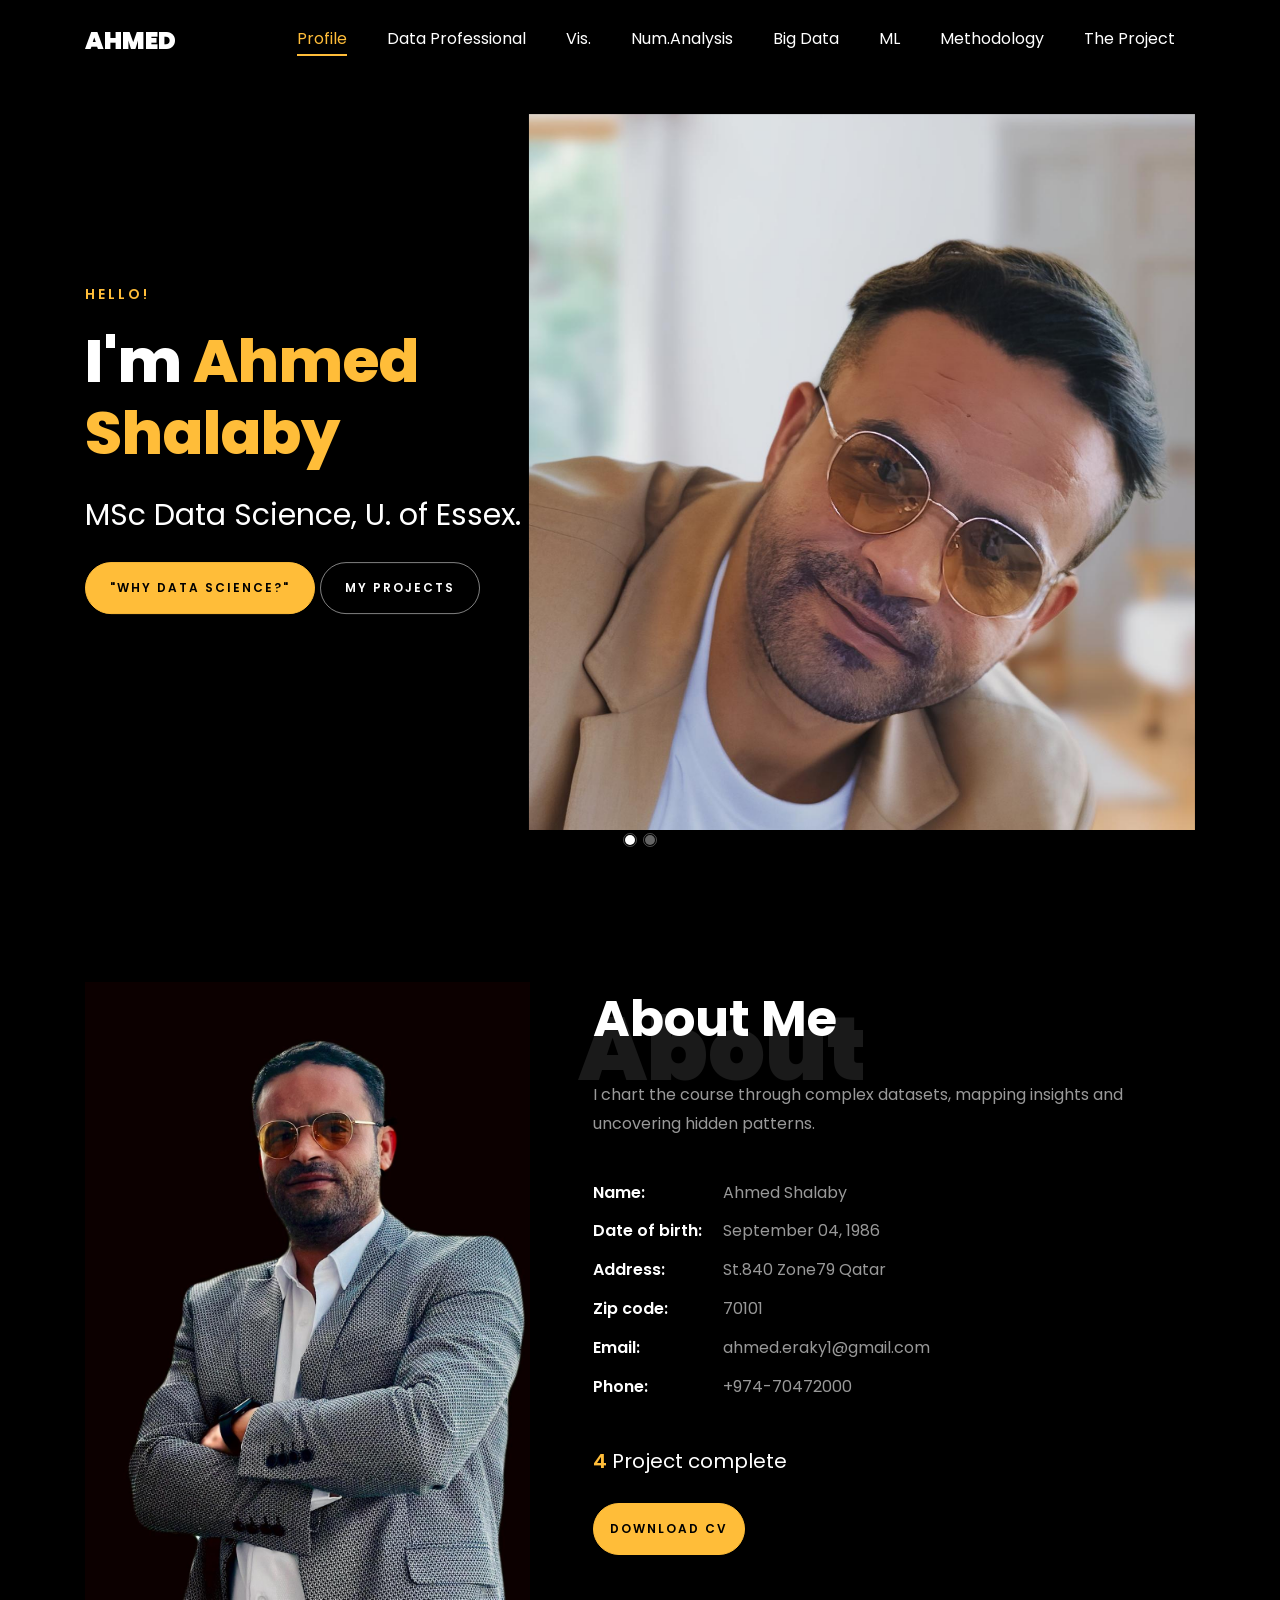
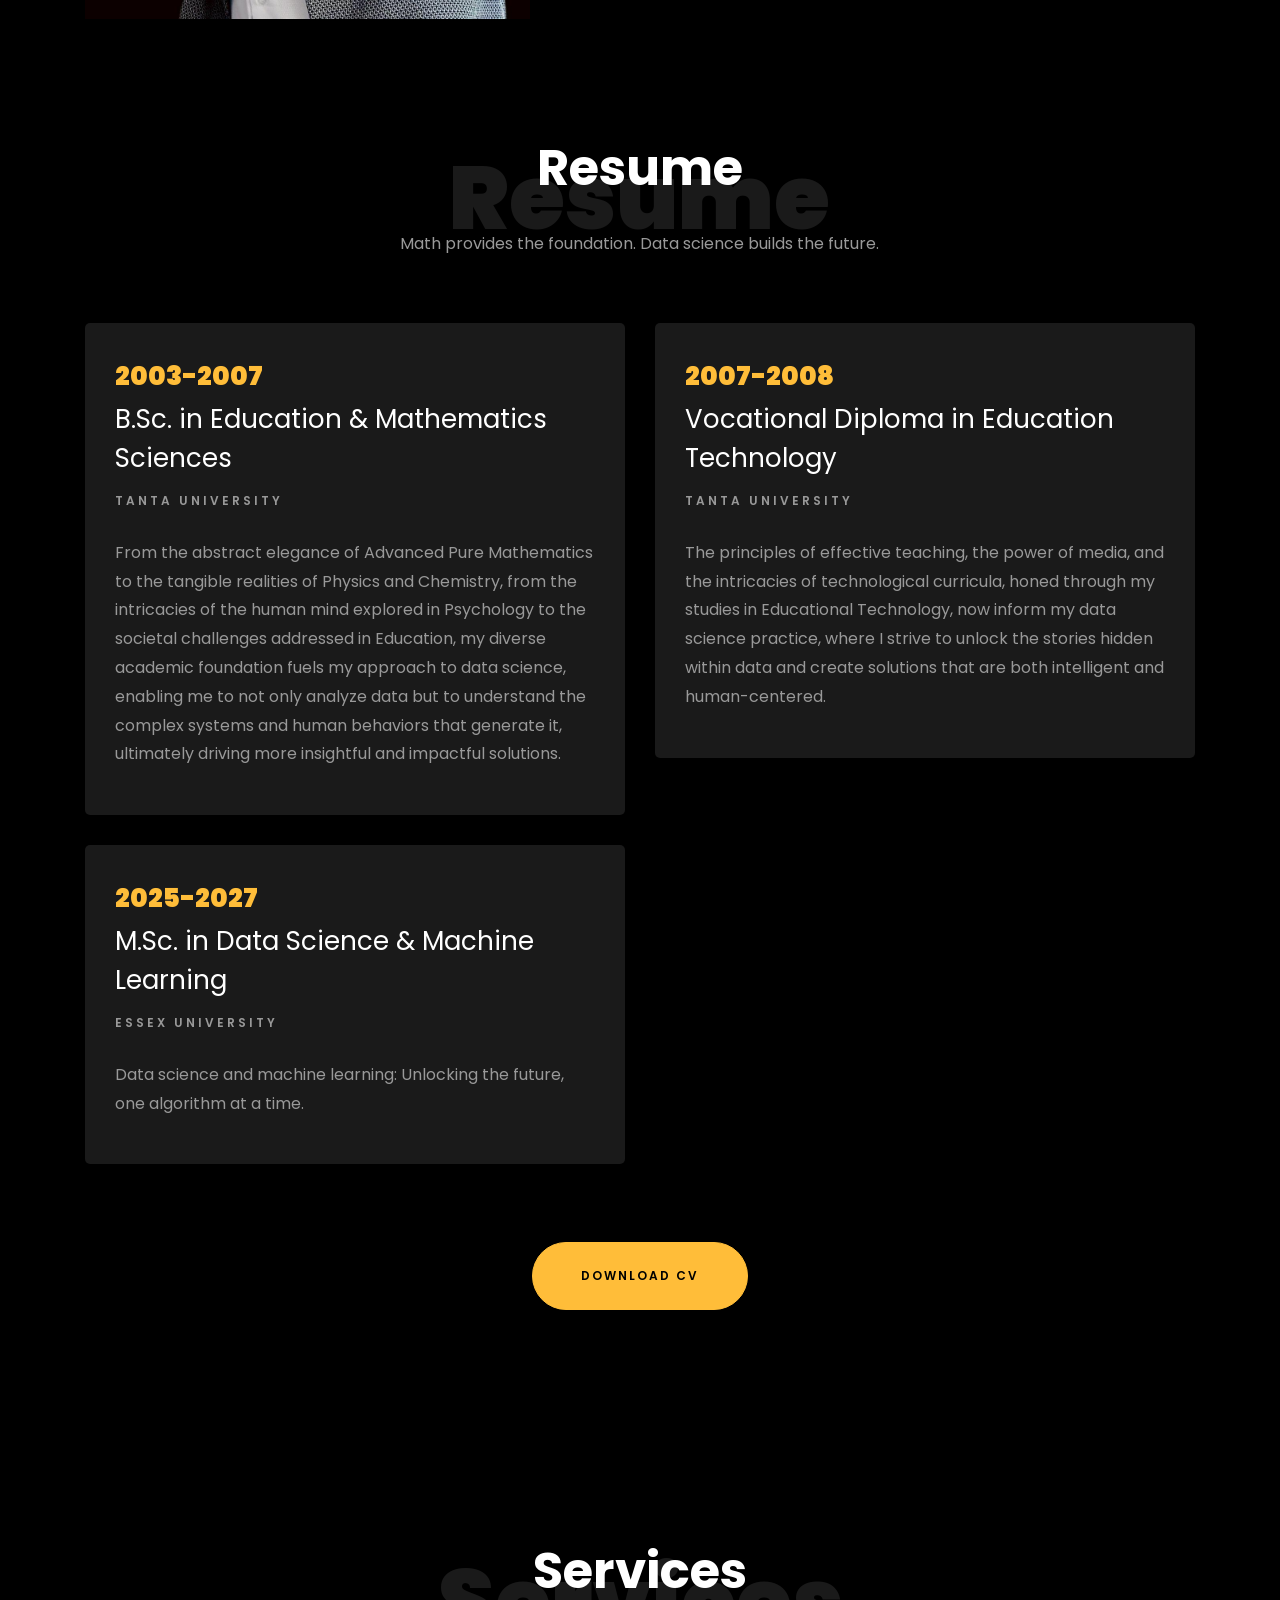
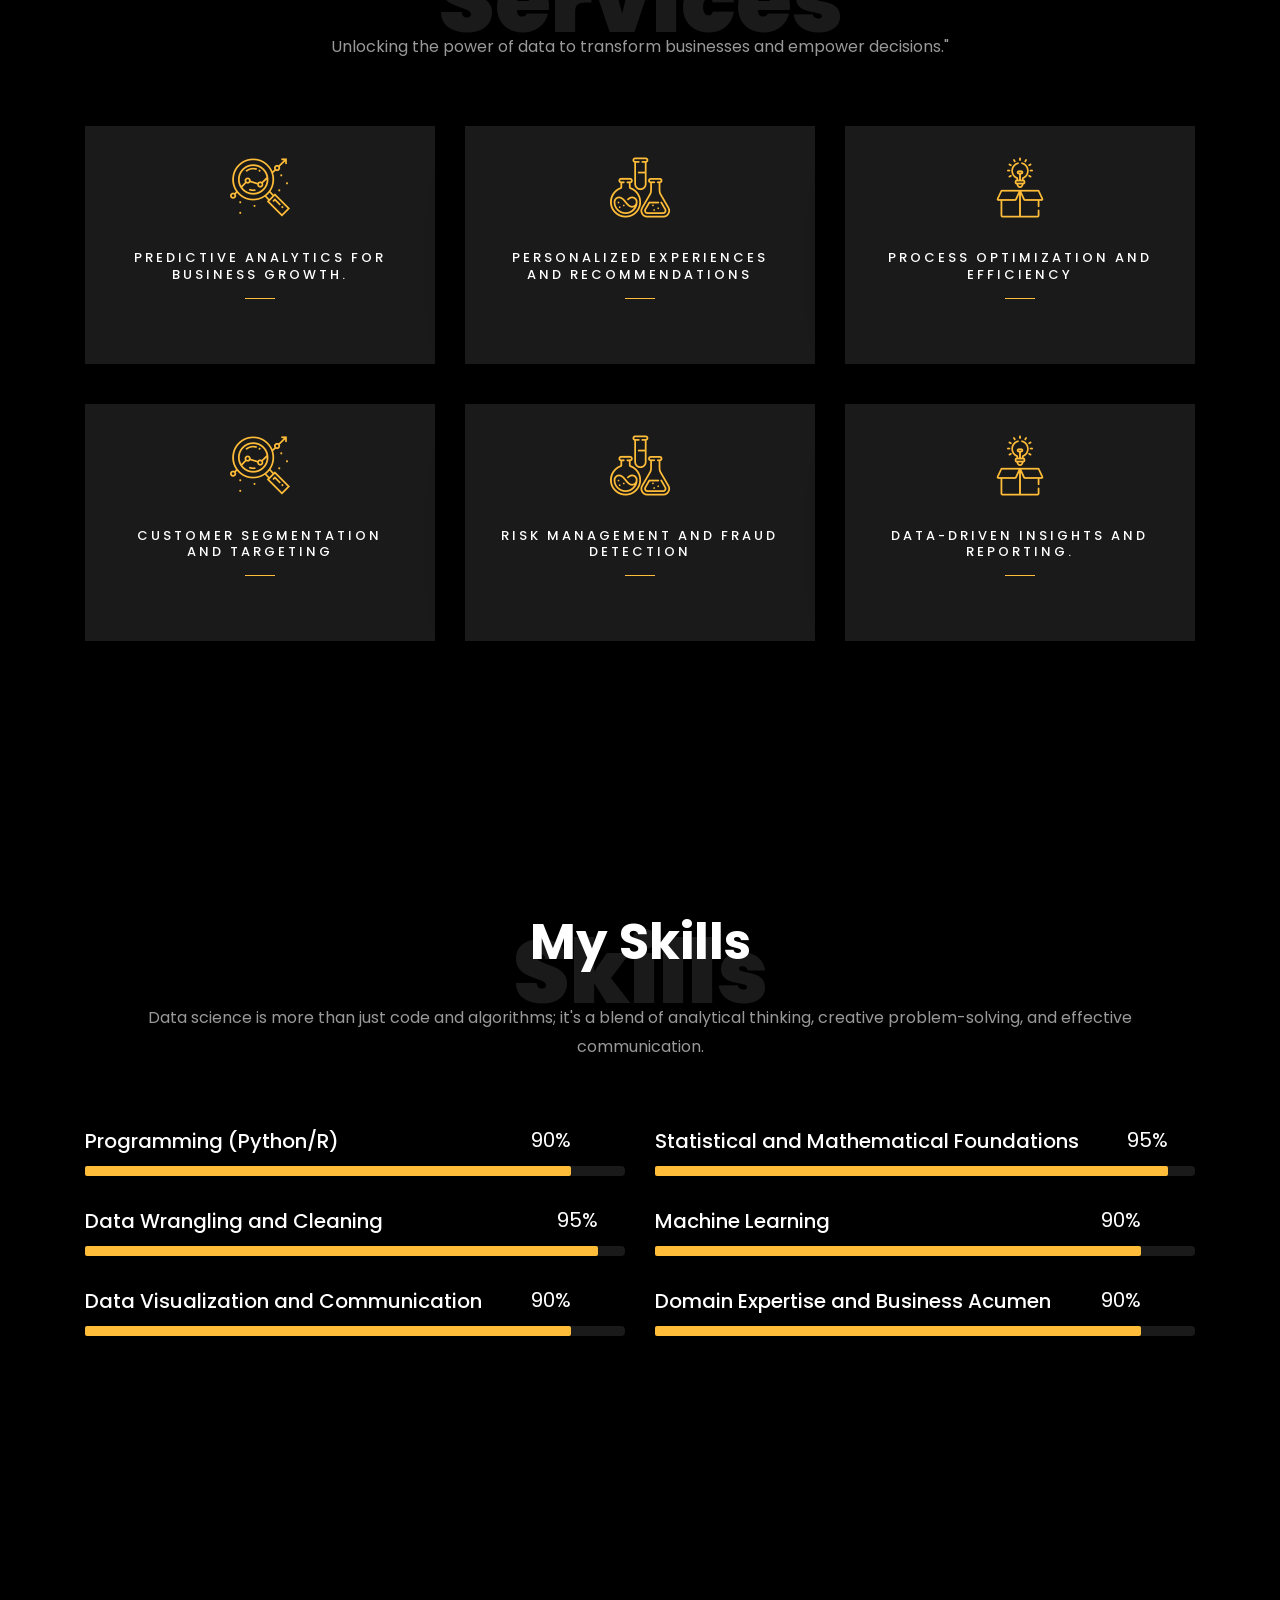
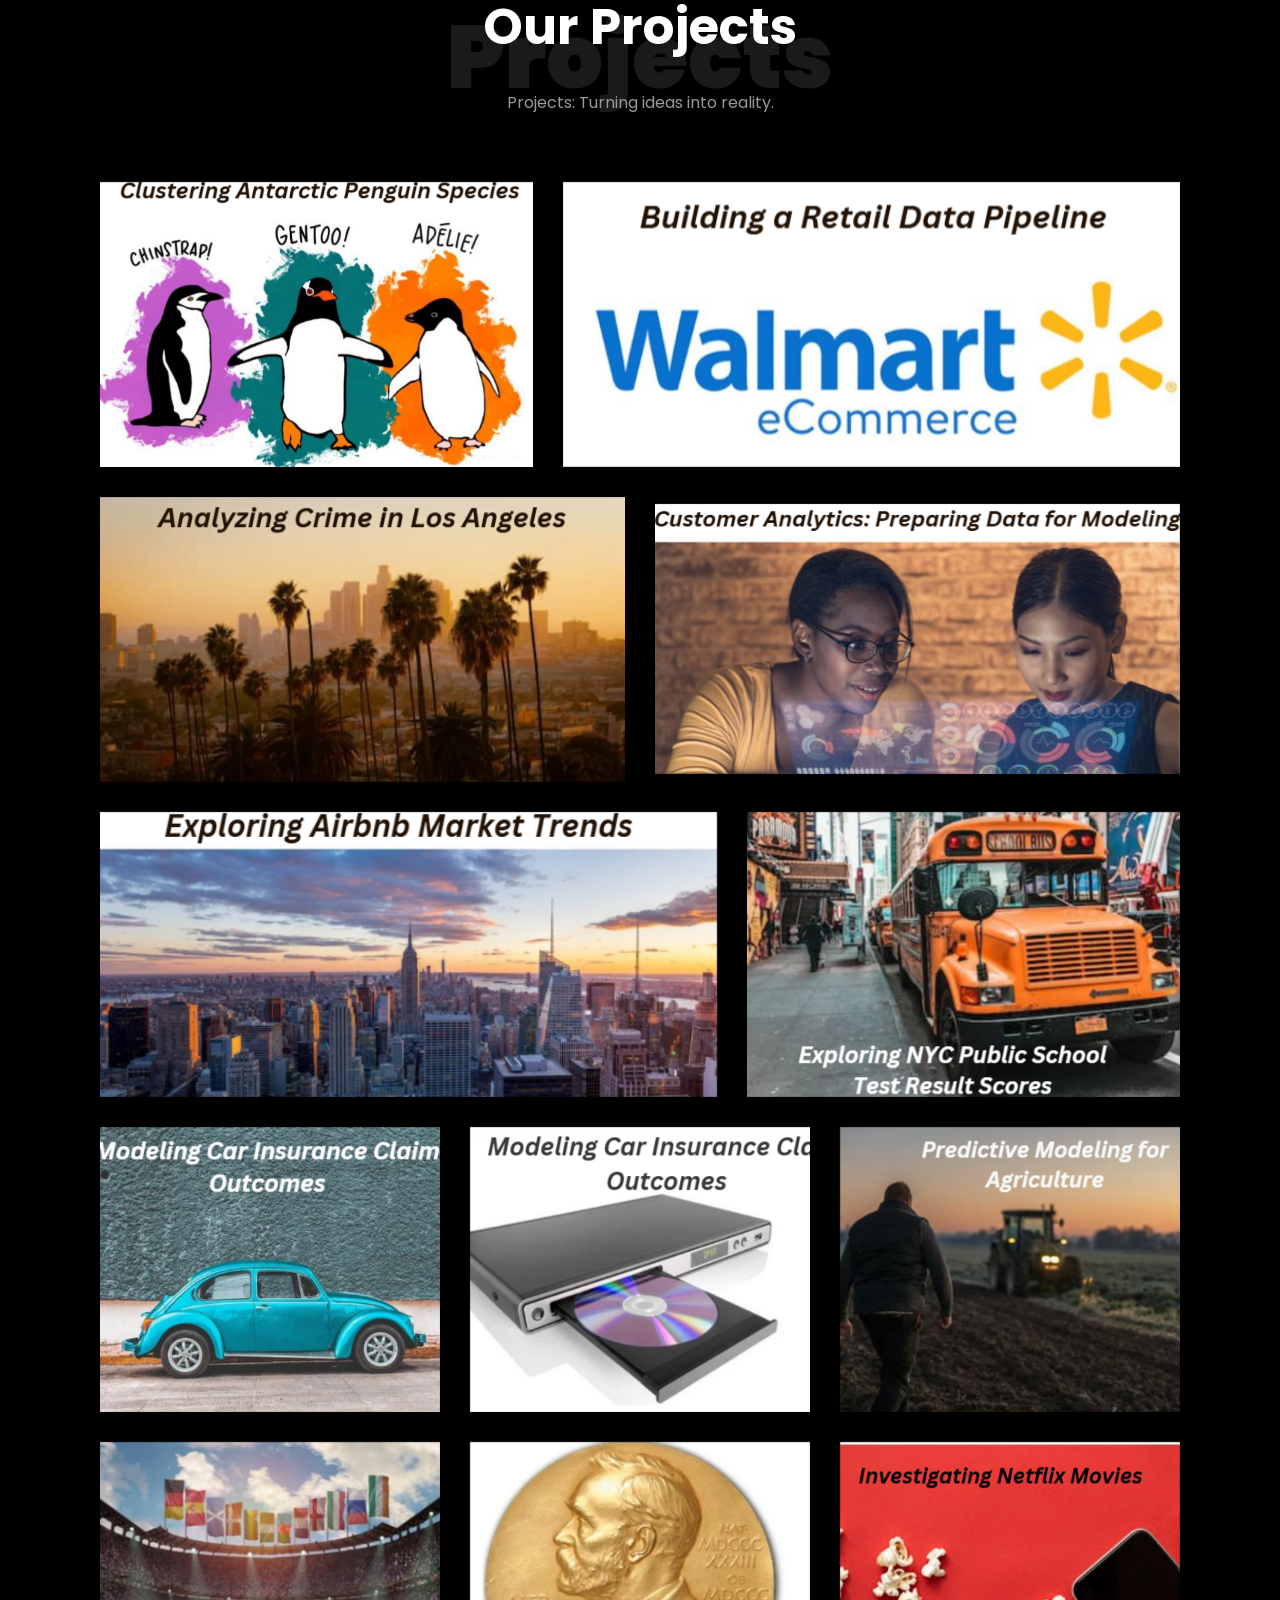
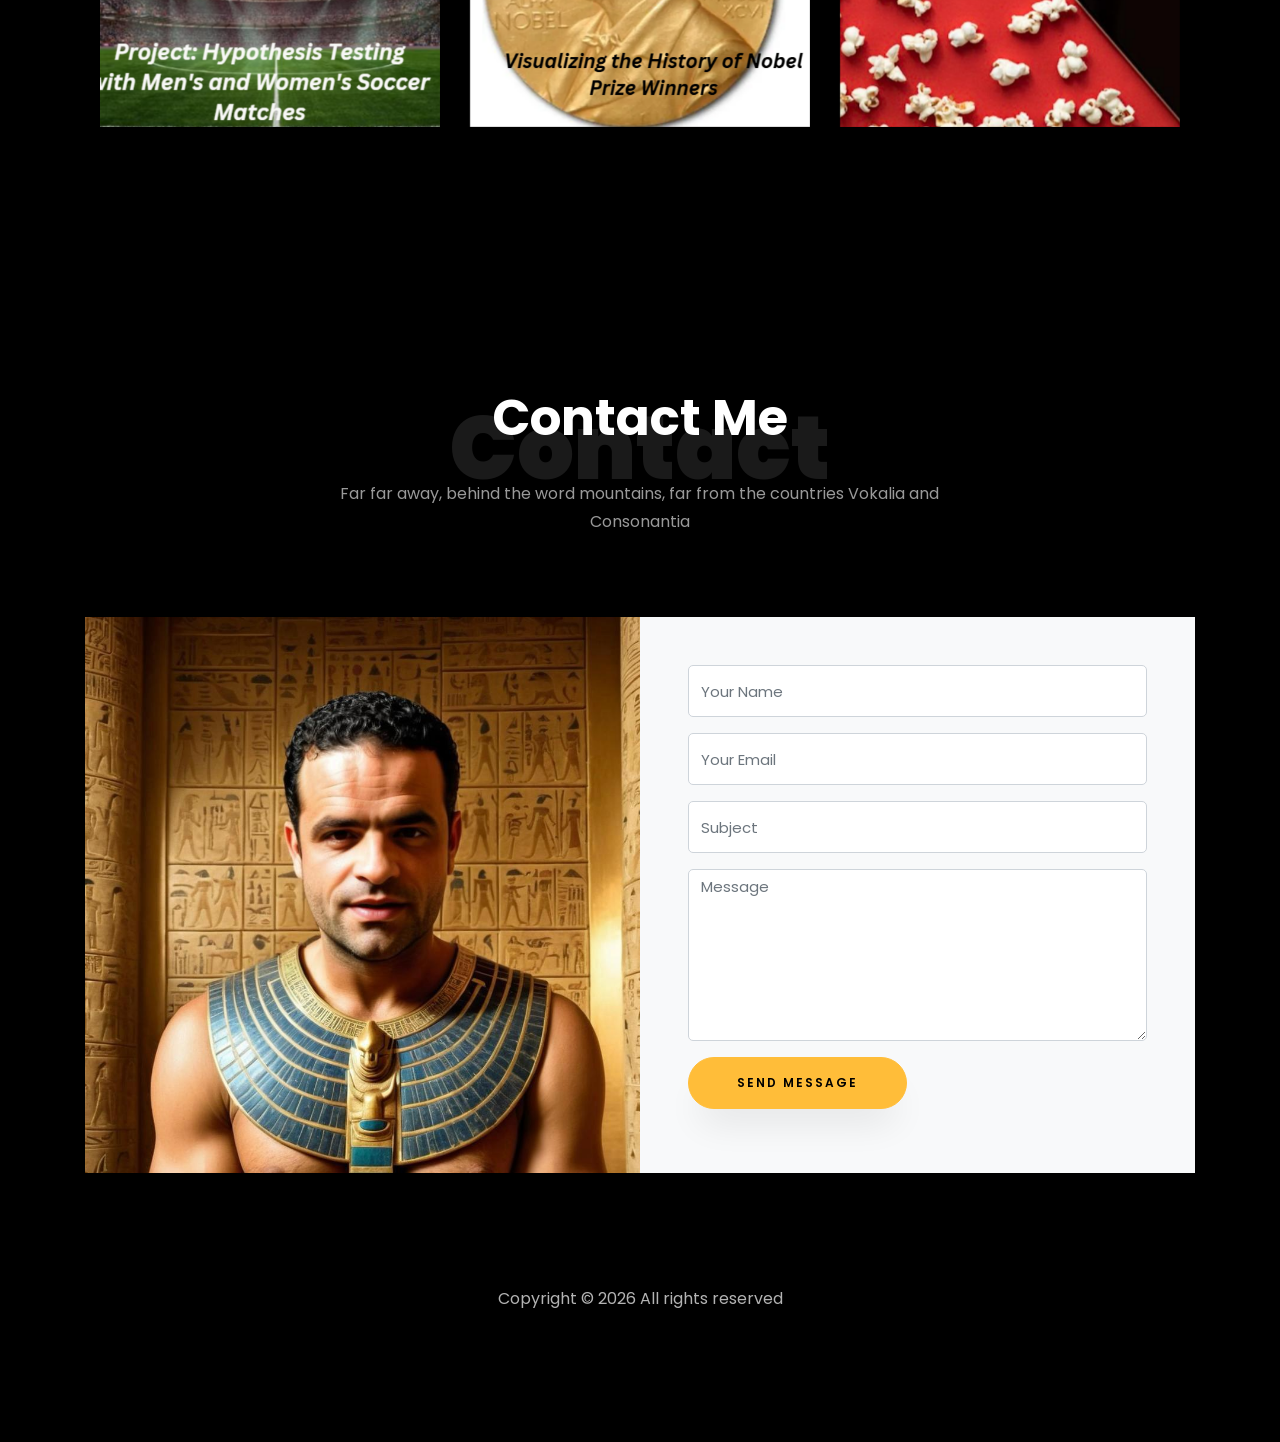
==== commit bf313571: "bug fixes" ====
--- a/index.html
+++ b/index.html
@@ -37,15 +37,15 @@
 
 			<div class="collapse navbar-collapse" id="ftco-nav">
 				<ul class="navbar-nav nav ml-auto">
-					<li class="nav-item"><a href="3.html" class="nav-link"><span>Profile</span></a></li>
-					<li class="nav-item"><a href="4.html" class="nav-link"><span>Data Professional</span></a>
+					<li class="nav-item"><a href="#home-section" class="nav-link"><span>Profile</span></a></li>
+					<li class="nav-item"><a href="3.html" class="nav-link"><span>Data Professional</span></a>
 					</li>
-					<li class="nav-item"><a href="5.html" class="nav-link"><span>Vis.</span></a></li>
-					<li class="nav-item"><a href="6.html" class="nav-link"><span>Num.Analysis</span></a></li>
-					<li class="nav-item"><a href="7.html" class="nav-link"><span>Big Data</span></a></li>
-					<li class="nav-item"><a href="8.html" class="nav-link"><span>ML</span></a></li>
-					<li class="nav-item"><a href="9.html" class="nav-link"><span>Methodology</span></a></li>
-					<li class="nav-item"><a href="10.html" class="nav-link"><span>The Project</span></a></li>
+					<li class="nav-item"><a href="4.html" class="nav-link"><span>Vis.</span></a></li>
+					<li class="nav-item"><a href="5.html" class="nav-link"><span>Num.Analysis</span></a></li>
+					<li class="nav-item"><a href="6.html" class="nav-link"><span>Big Data</span></a></li>
+					<li class="nav-item"><a href="7.html" class="nav-link"><span>ML</span></a></li>
+					<li class="nav-item"><a href="8.html" class="nav-link"><span>Methodology</span></a></li>
+					<li class="nav-item"><a href="#projects-section" class="nav-link"><span>The Project</span></a></li>
 				</ul>
 			</div>
 		</div>
@@ -116,7 +116,7 @@
 						<div class="col-md-12 heading-section ftco-animate">
 							<h1 class="big">About</h1>
 							<h2 class="mb-4">About Me</h2>
-							<p>A I chart the course through complex datasets, mapping insights and uncovering hidden
+							<p>I chart the course through complex datasets, mapping insights and uncovering hidden
 								patterns.</p>
 							<ul class="about-info mt-4 px-md-0 px-2">
 								<li class="d-flex"><span>Name:</span> <span>Ahmed Shalaby</span></li>
@@ -134,7 +134,7 @@
 								<span class="number" data-number="12">0</span>
 								<span>Project complete</span>
 							</p>
-							<p><a href="files/Ahmed-Resume.pdf" class="btn btn-primary py-3 px-3">Download CV</a></p>
+							<p><a href="files/Ahmed-Resume.pdf" class="btn btn-primary py-3 px-3" target="_blank">Download CV</a></p>
 						</div>
 					</div>
 				</div>
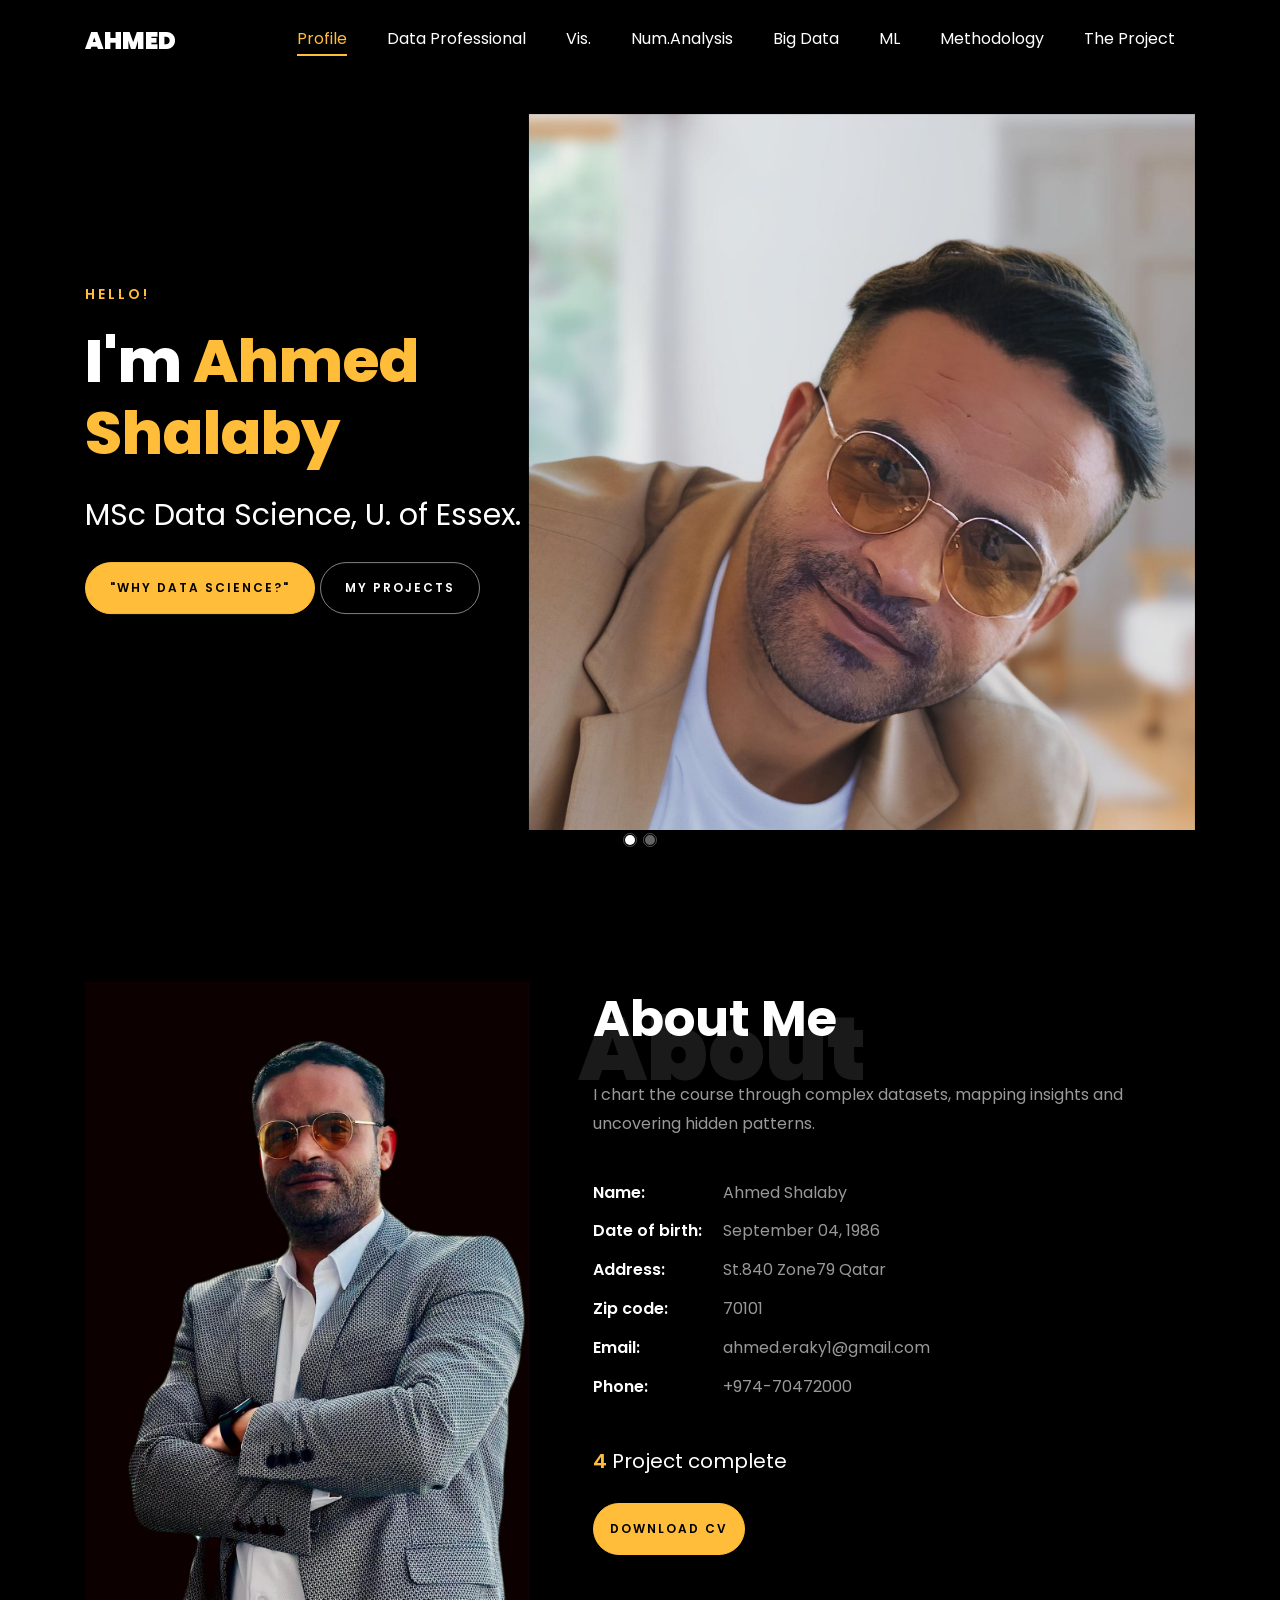
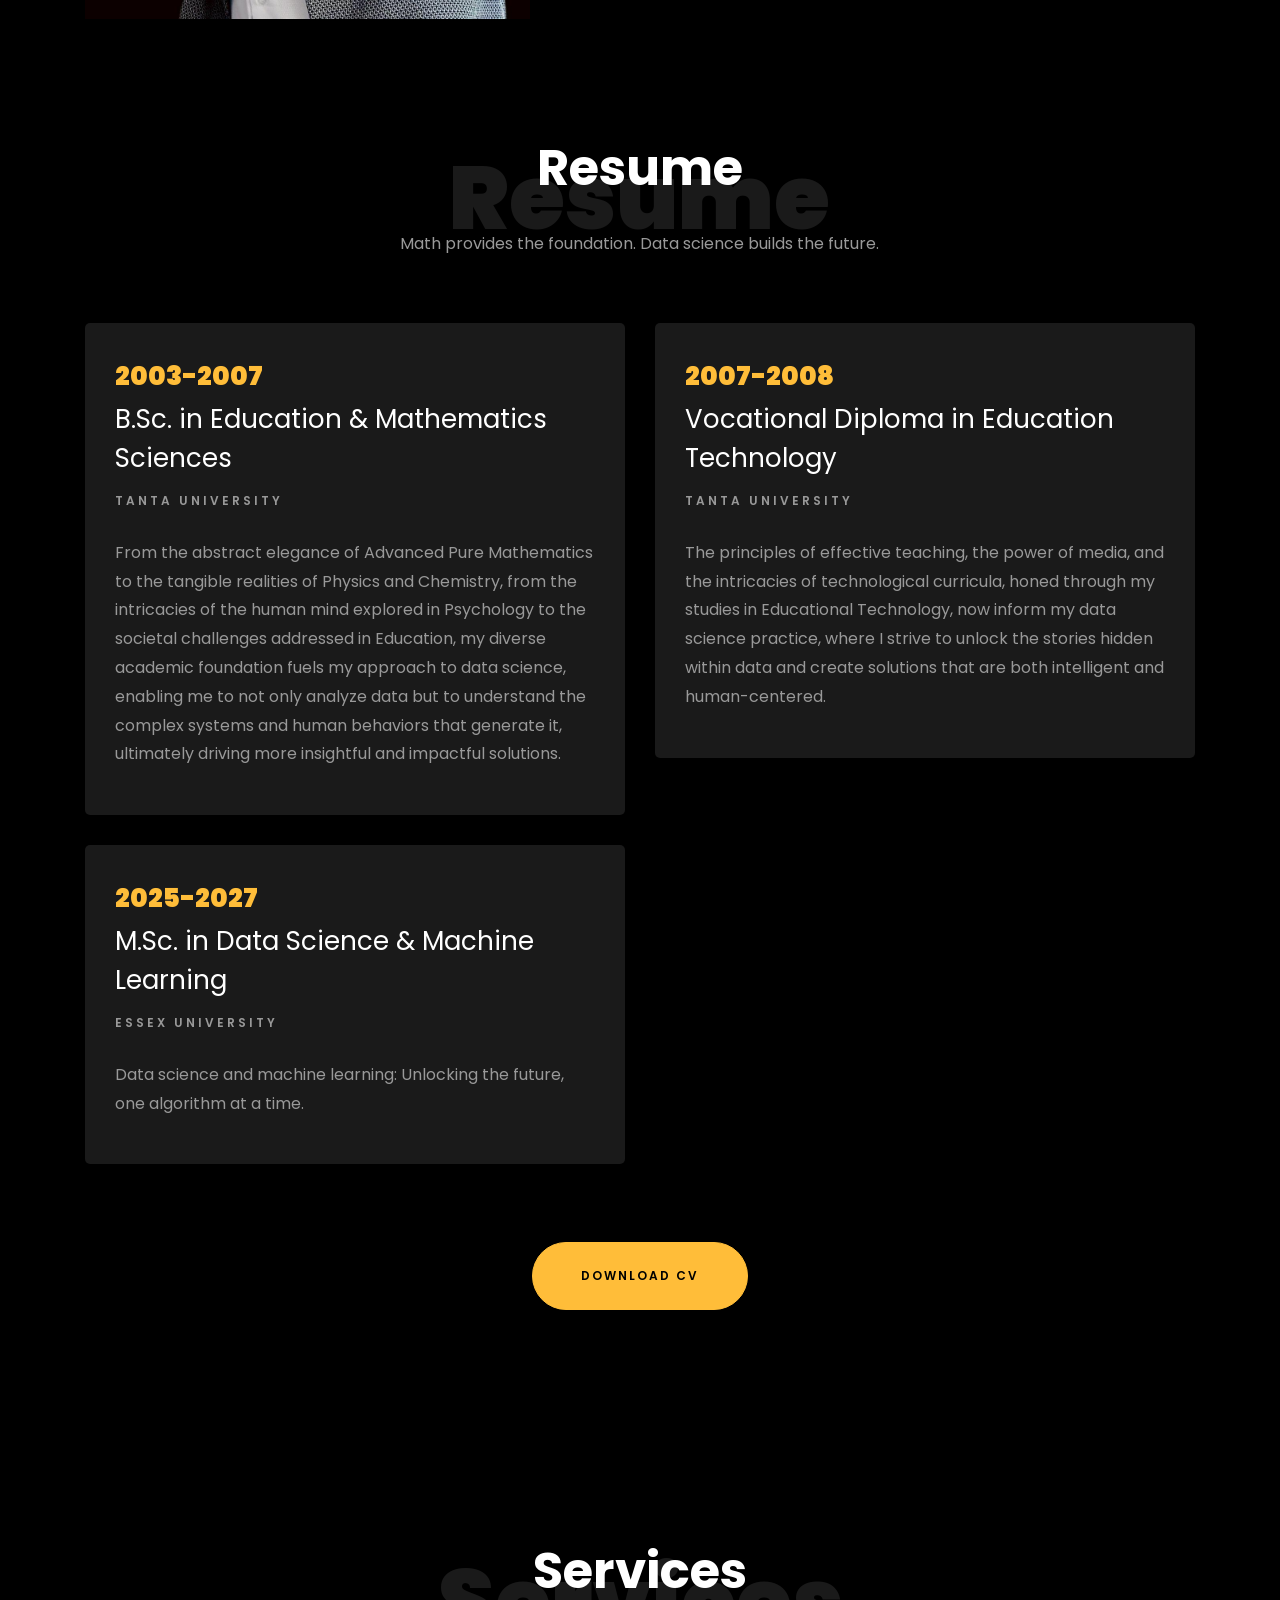
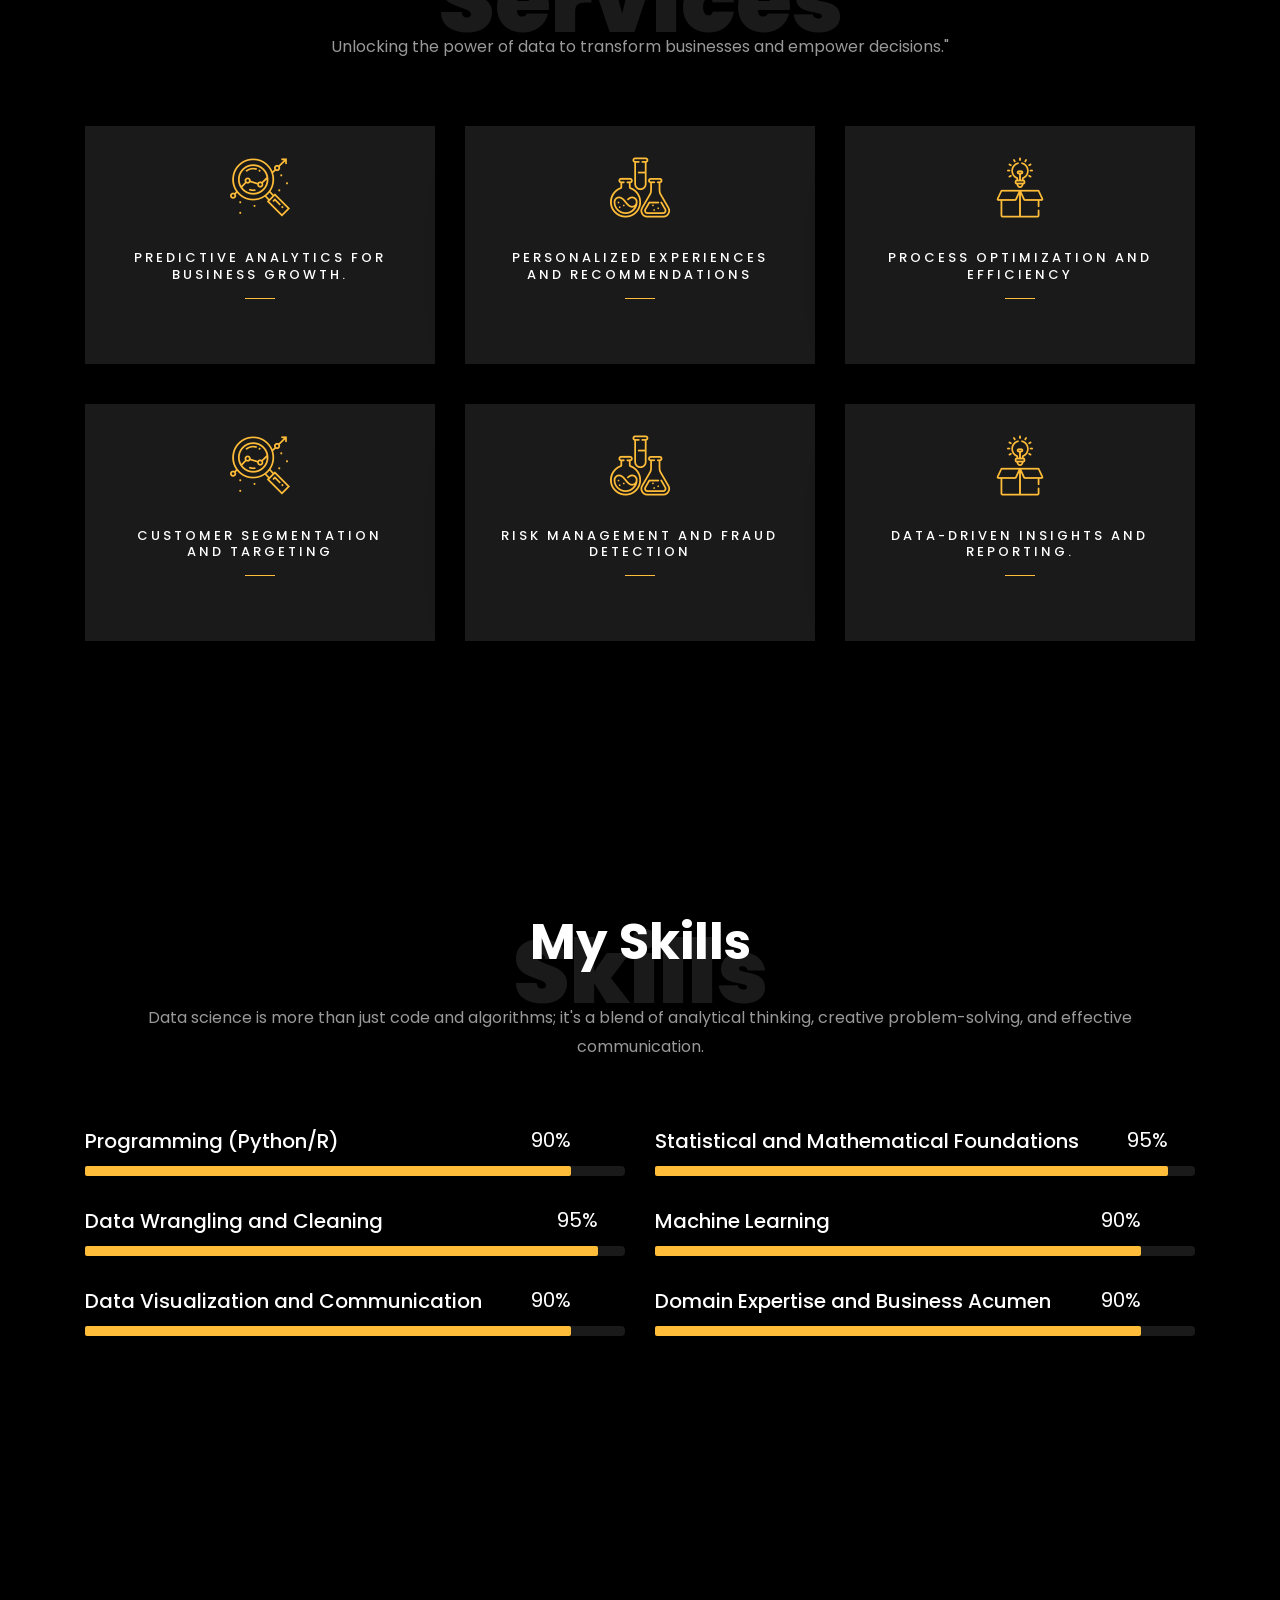
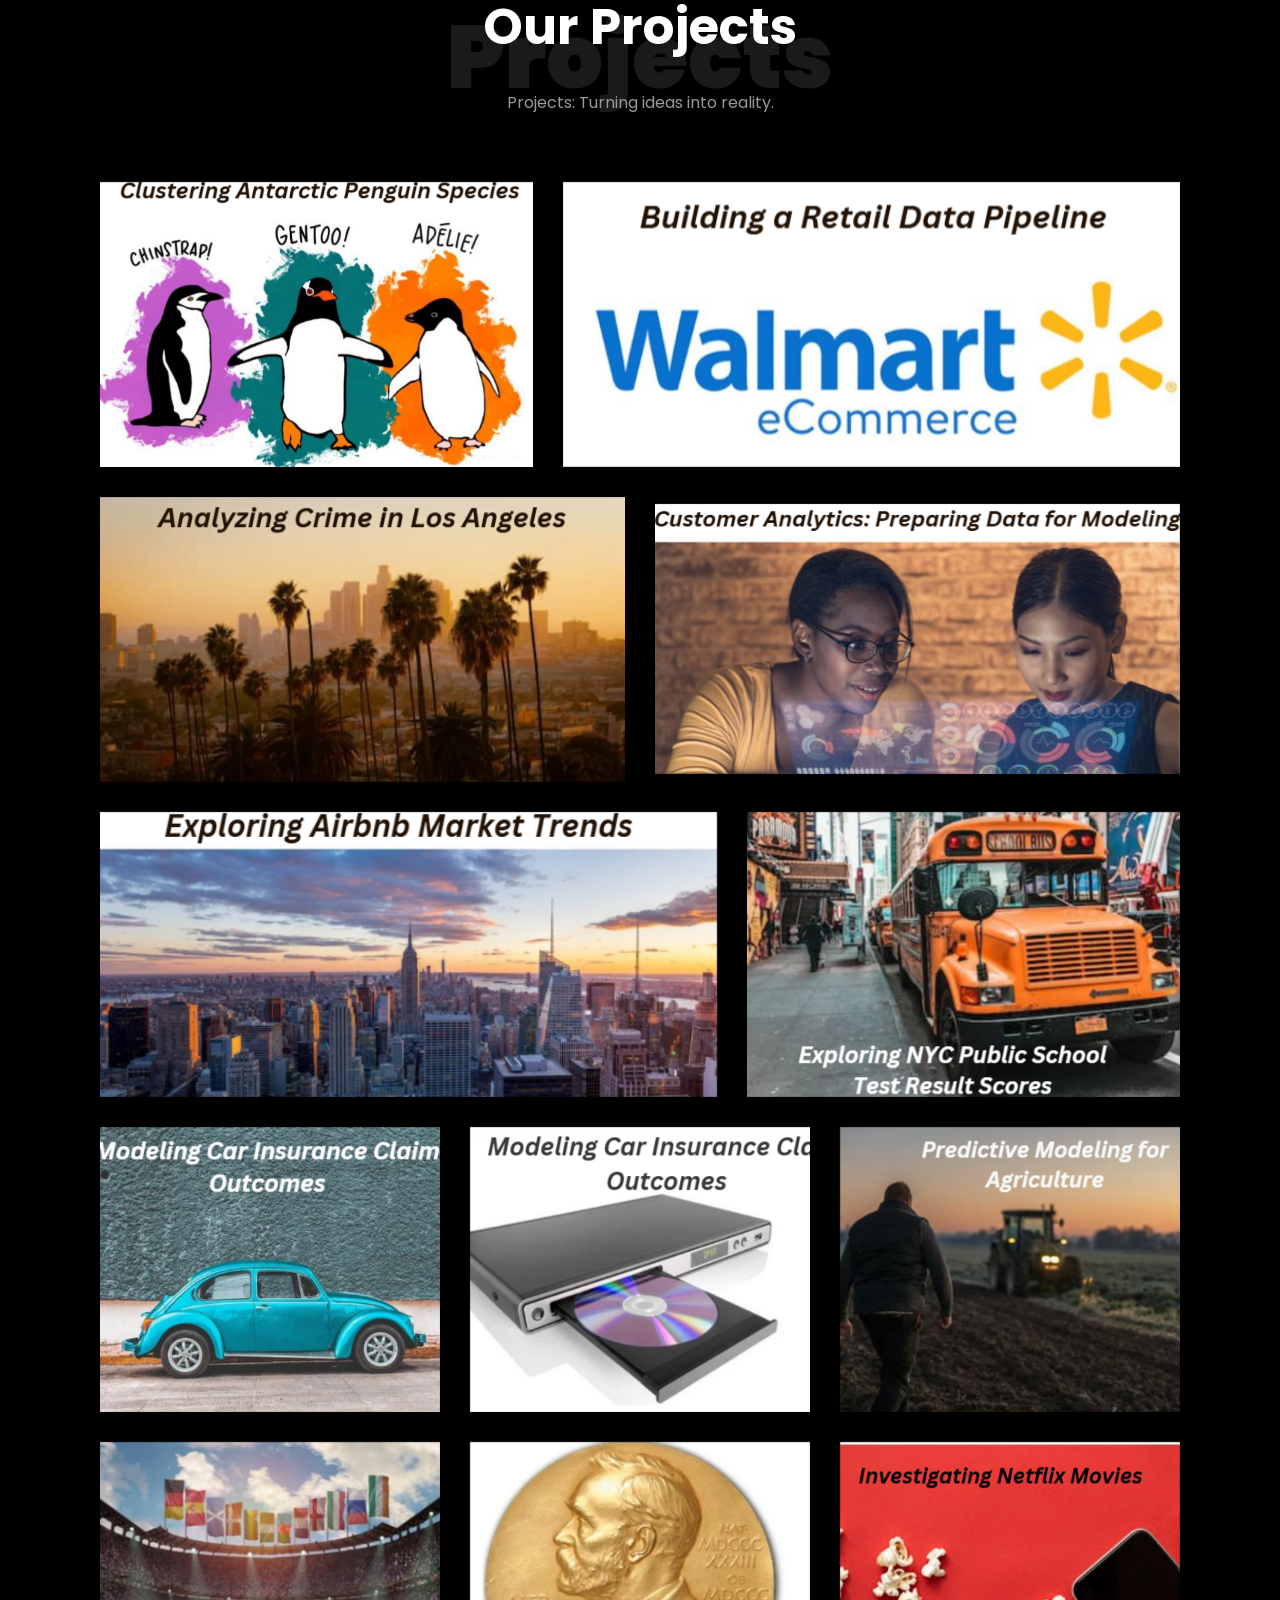
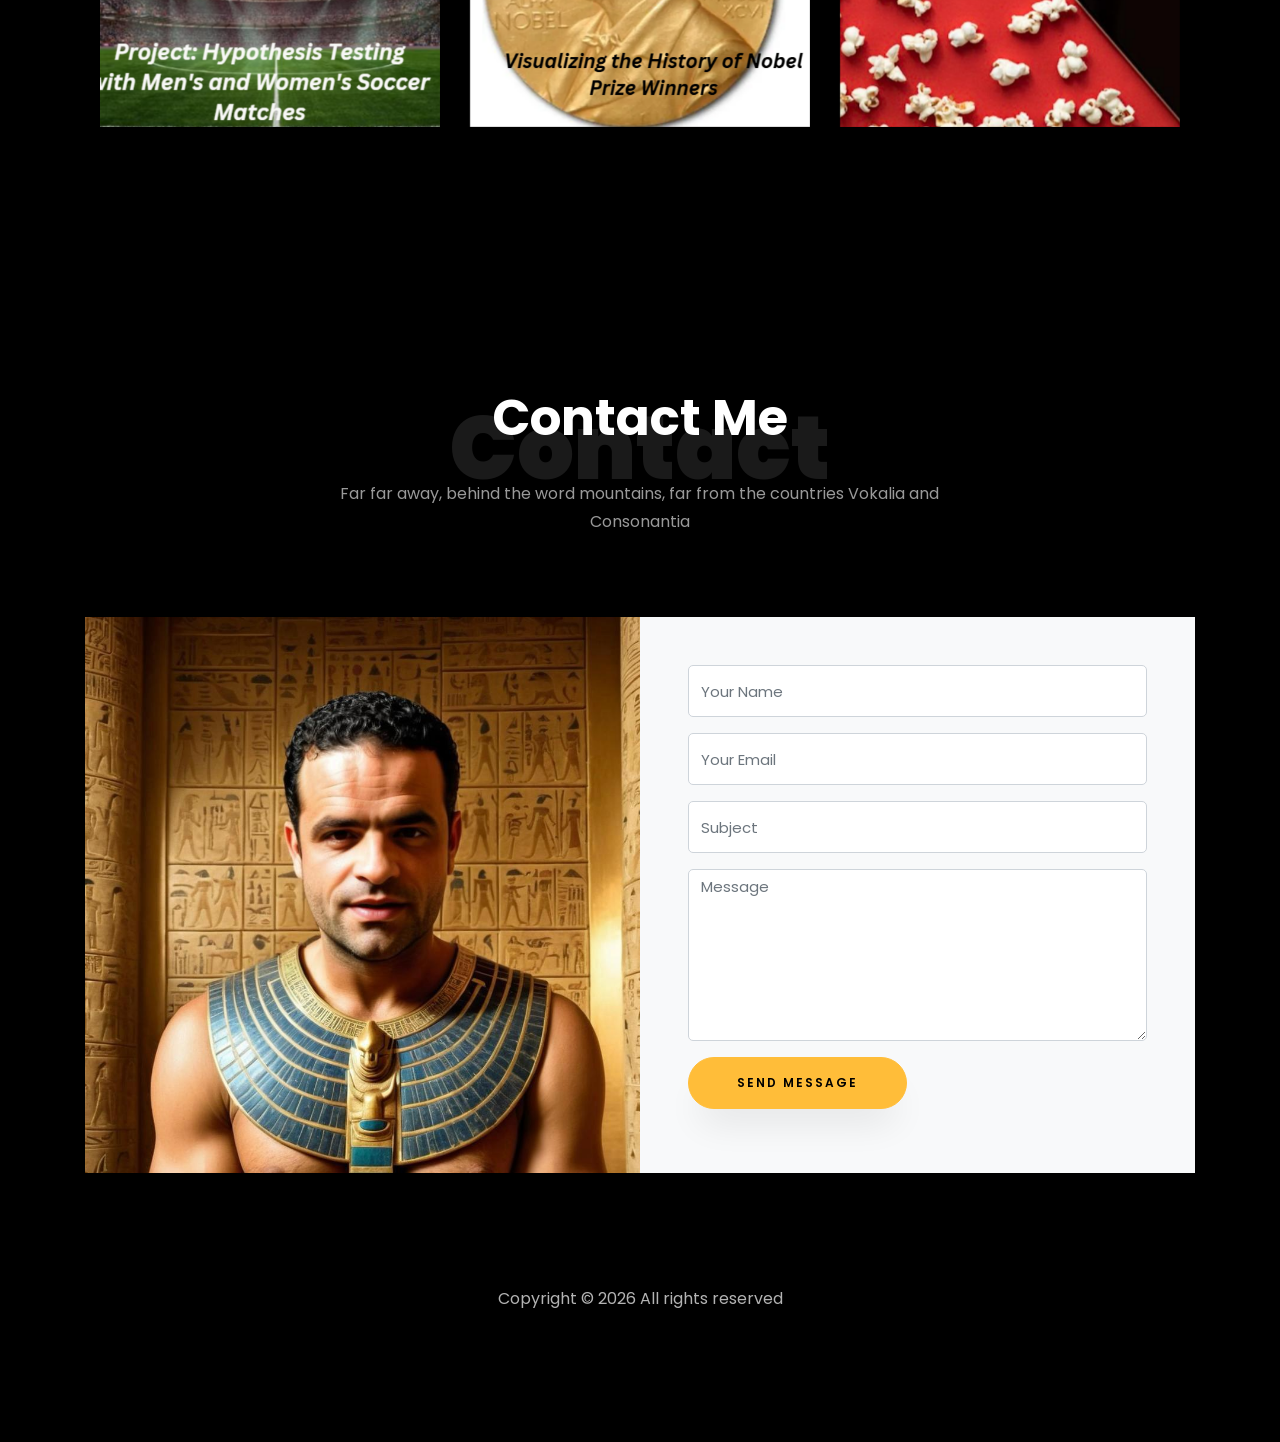
==== commit 1c9c3239: "bug fixes" ====
--- a/index.html
+++ b/index.html
@@ -134,7 +134,7 @@
 								<span class="number" data-number="12">0</span>
 								<span>Project complete</span>
 							</p>
-							<p><a href="files/Ahmed-Resume.pdf" class="btn btn-primary py-3 px-3" target="_blank">Download CV</a></p>
+							<p><a href="files/Ahmed-Resume.pdf" class="btn btn-primary py-3 px-3" download="Ahmed-Resume.pdf">Download CV</a></p>
 						</div>
 					</div>
 				</div>
@@ -179,7 +179,7 @@
 			</div>
 			<div class="row justify-content-center mt-5">
 				<div class="col-md-6 text-center ftco-animate">
-					<p><a href="files/Ahmed-Resume.pdf" class="btn btn-primary py-4 px-5">Download CV</a></p>
+					<p><a href="files/Ahmed-Resume.pdf" class="btn btn-primary py-4 px-5" download="Ahmed-Resume.pdf">Download CV</a></p>
 				</div>
 			</div>
 		</div>
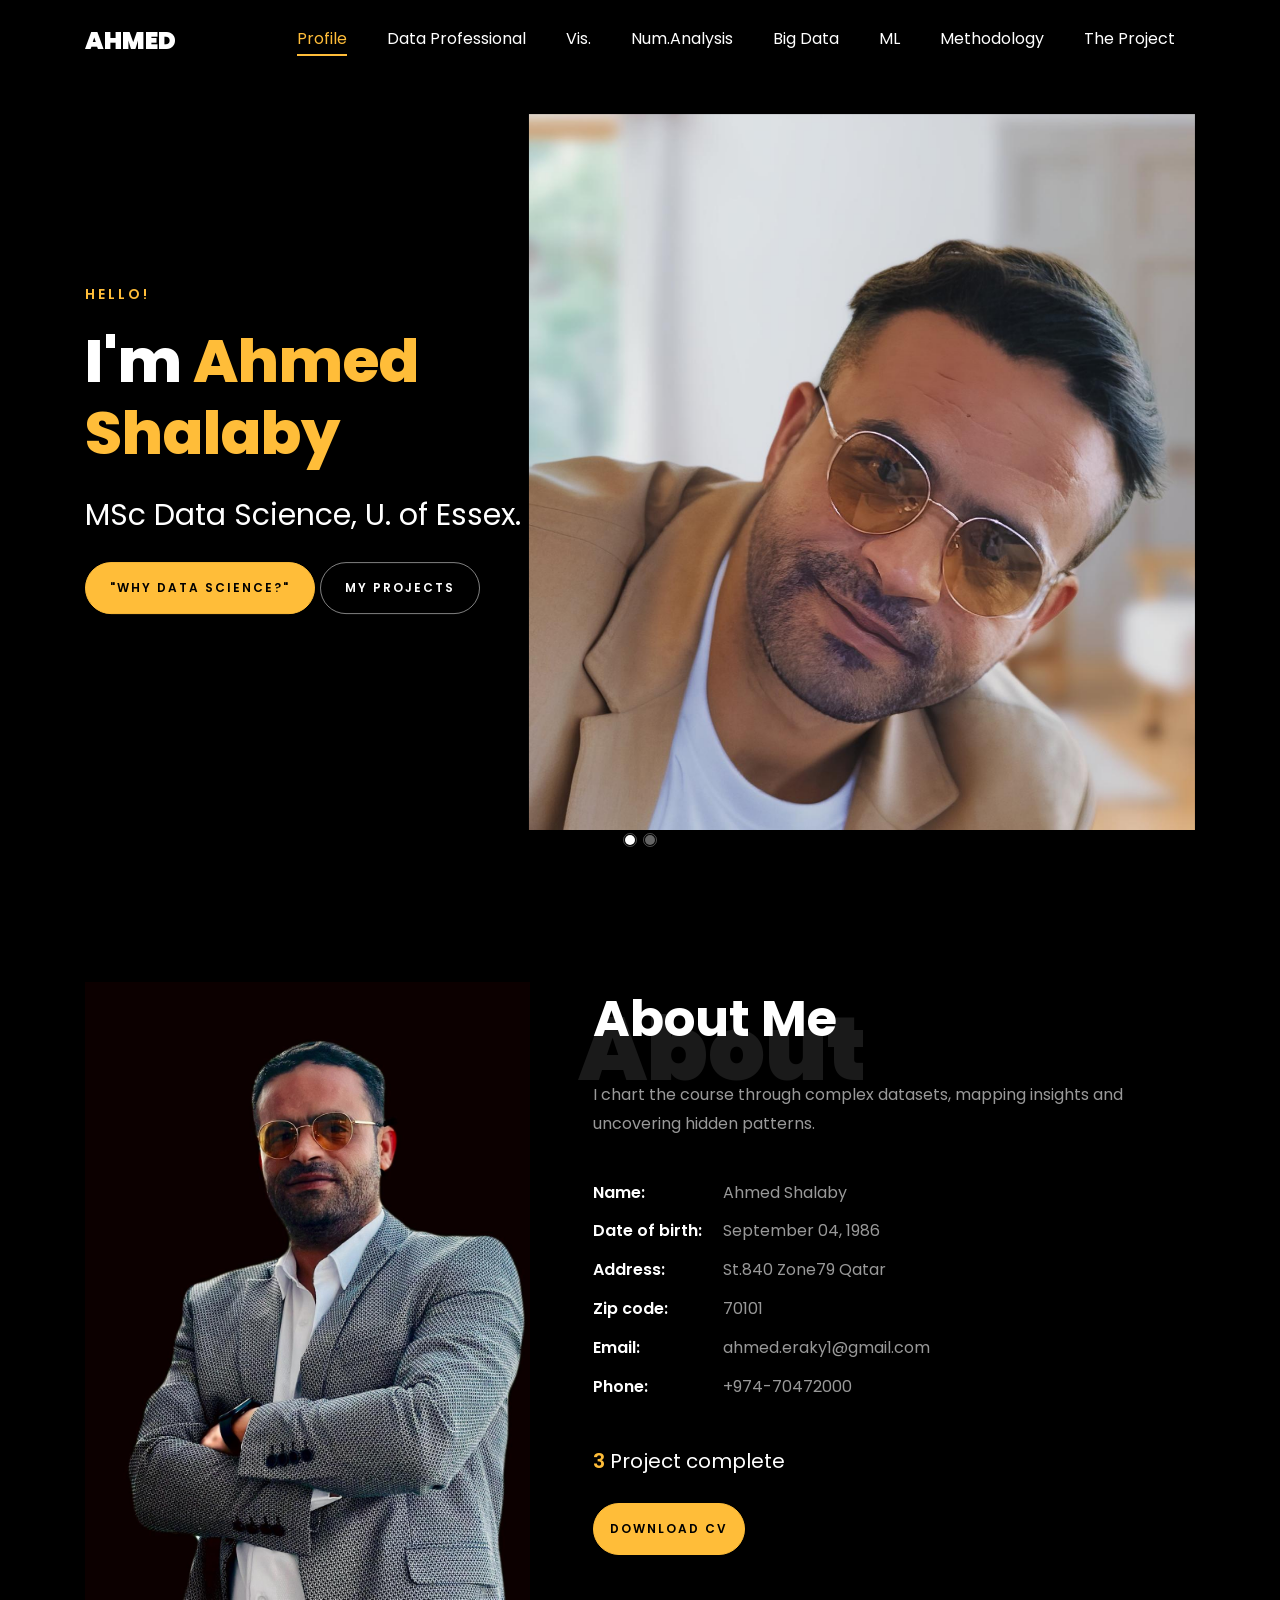
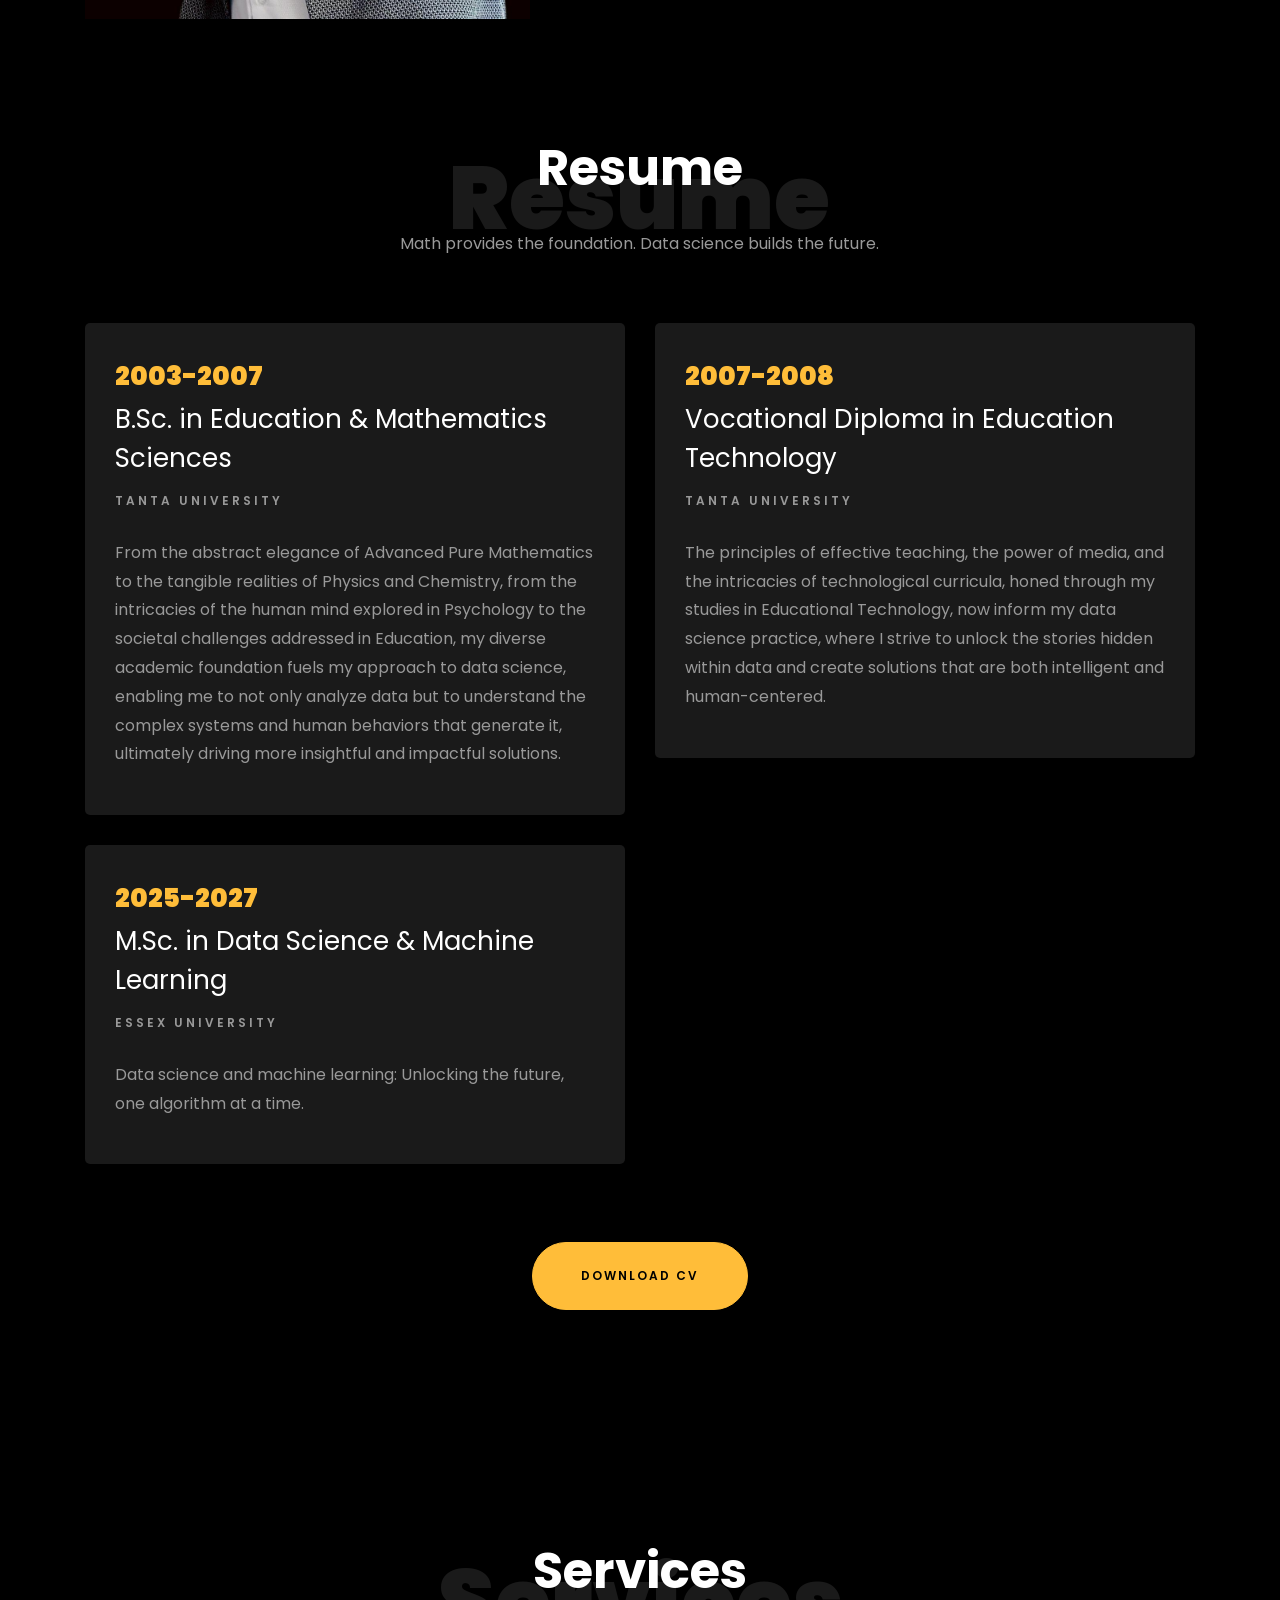
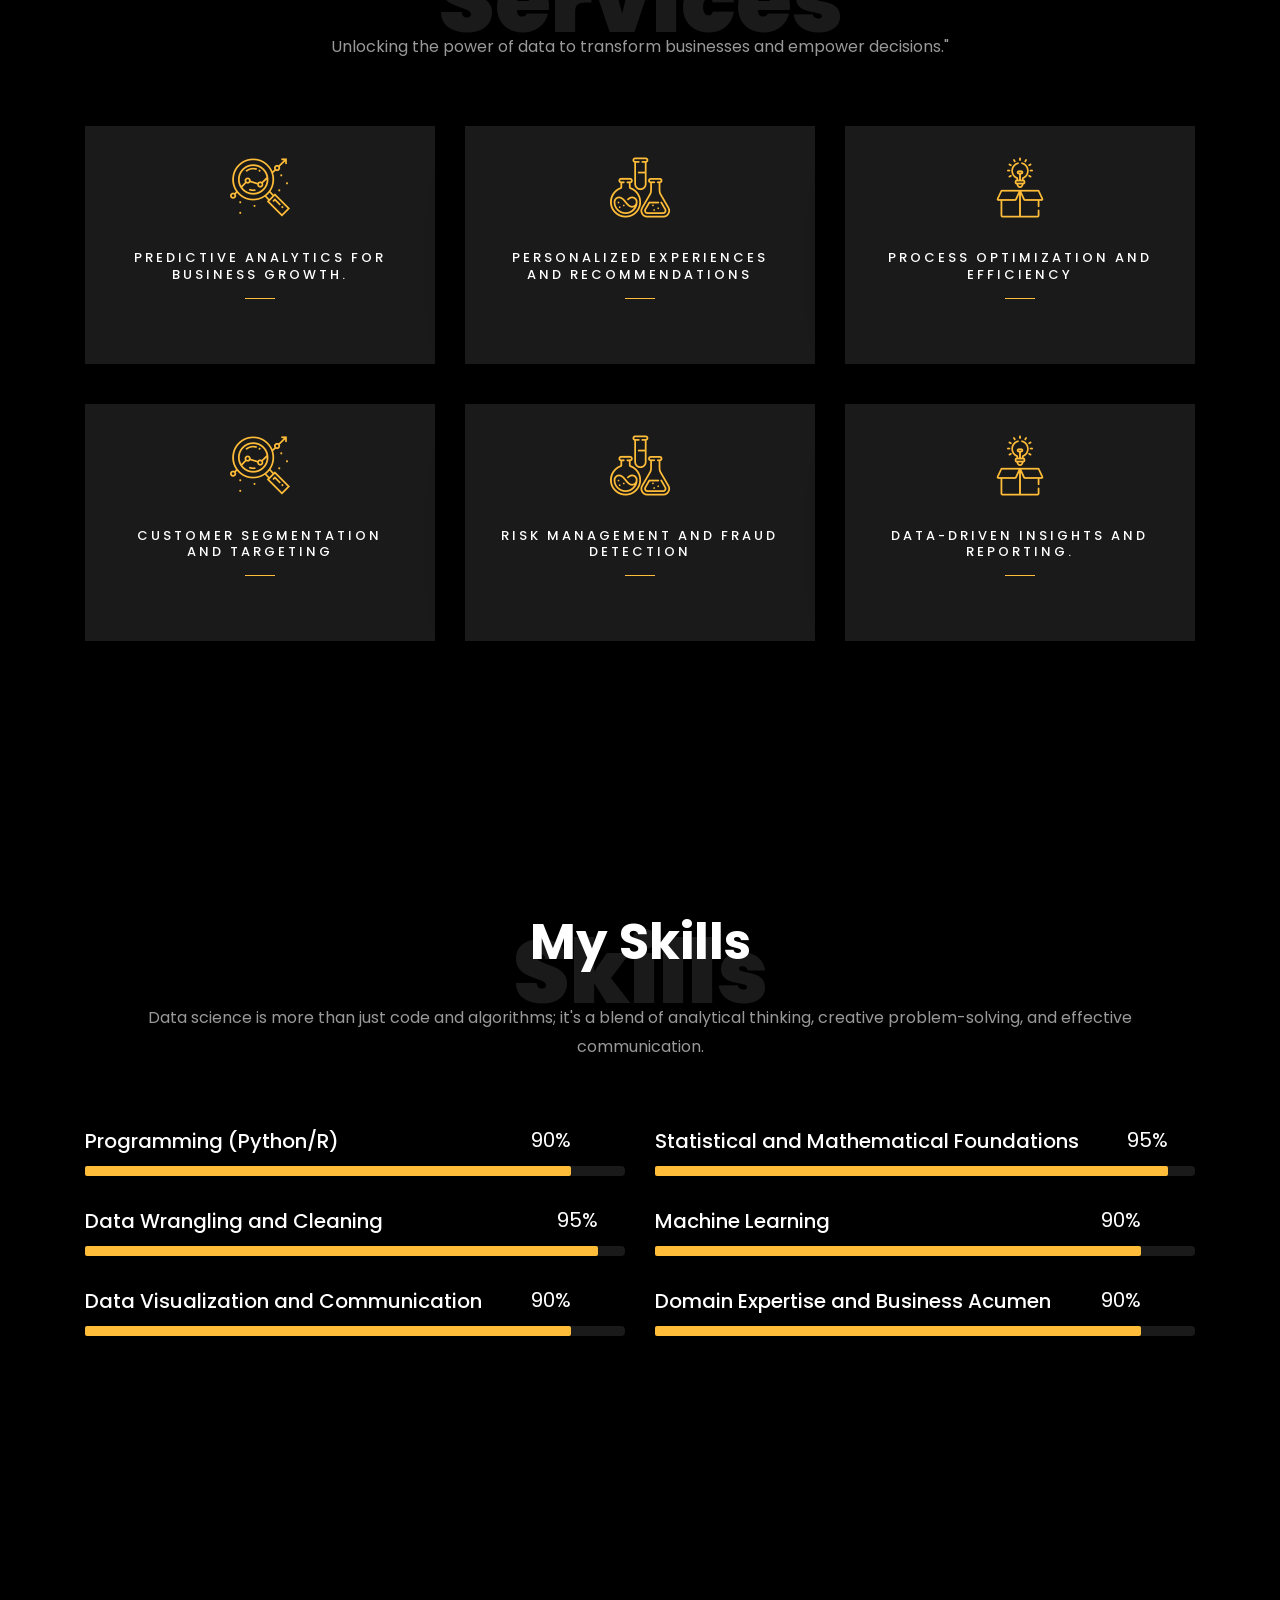
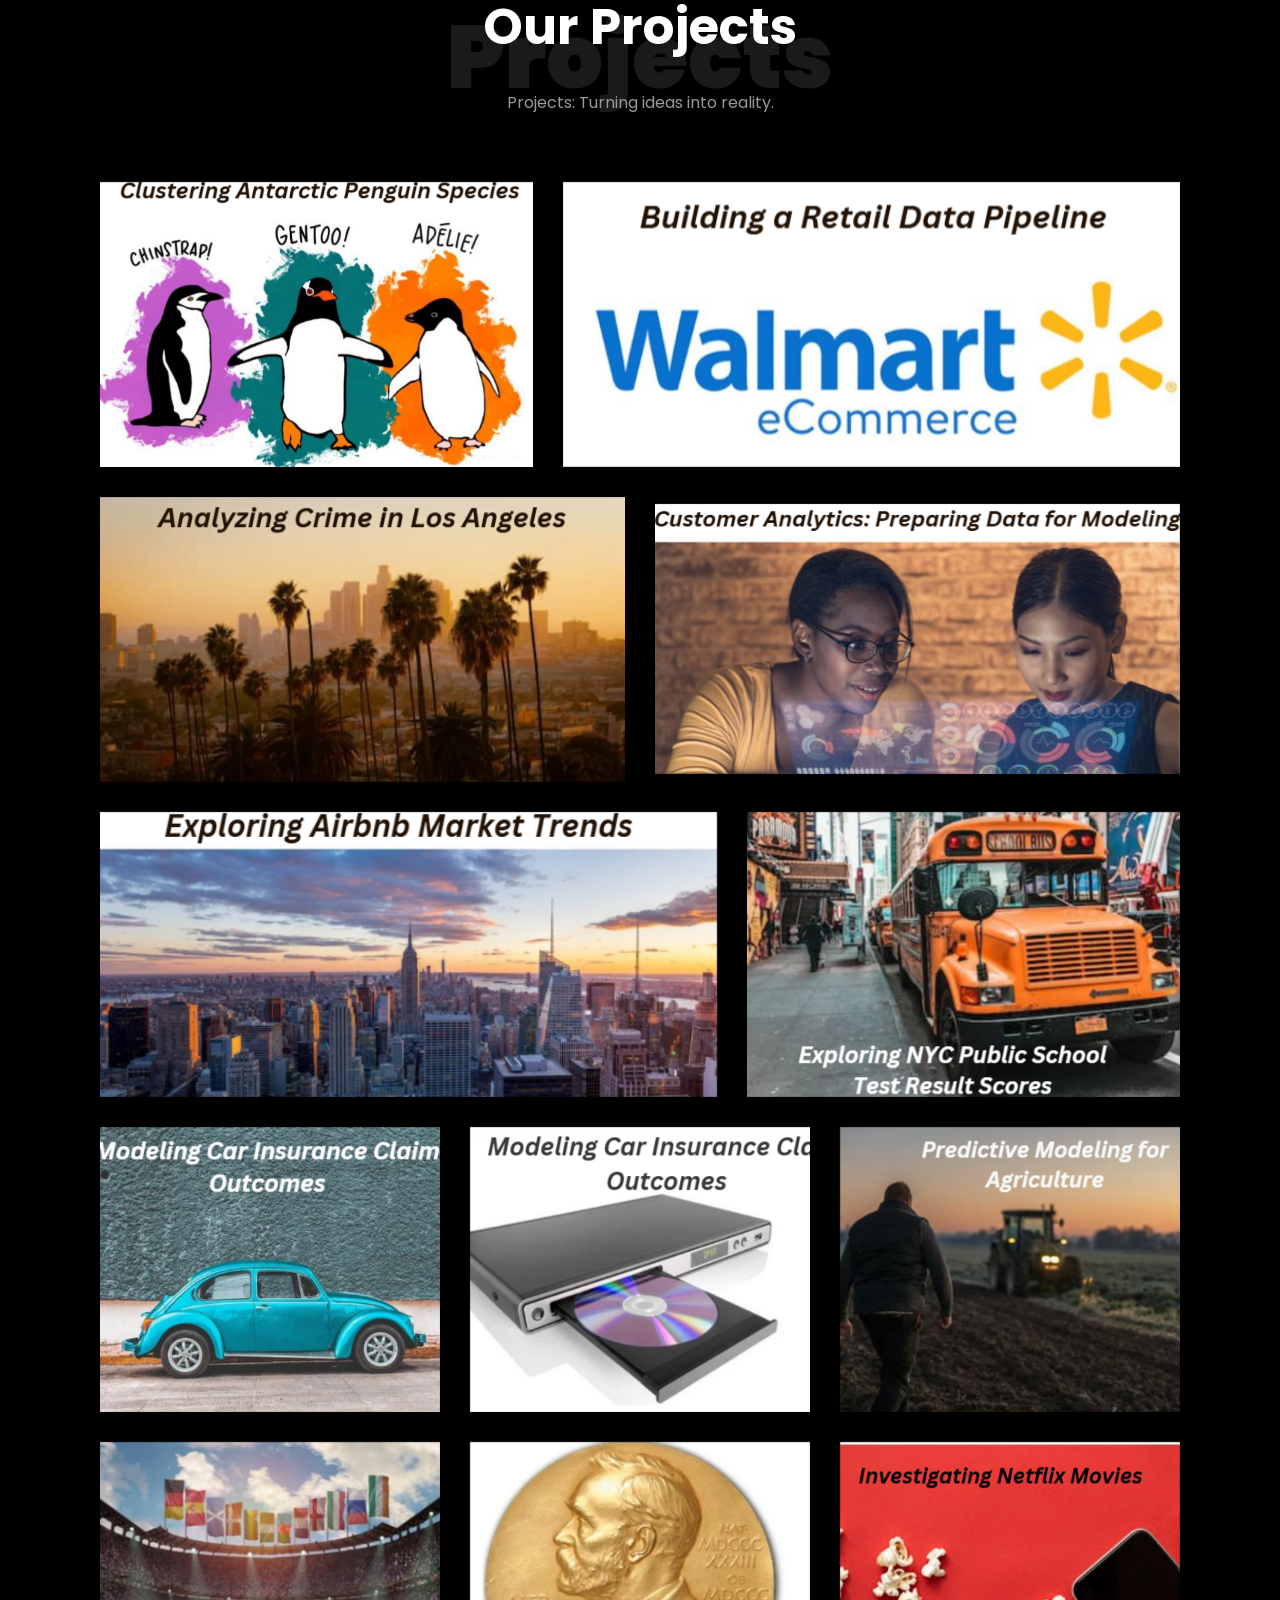
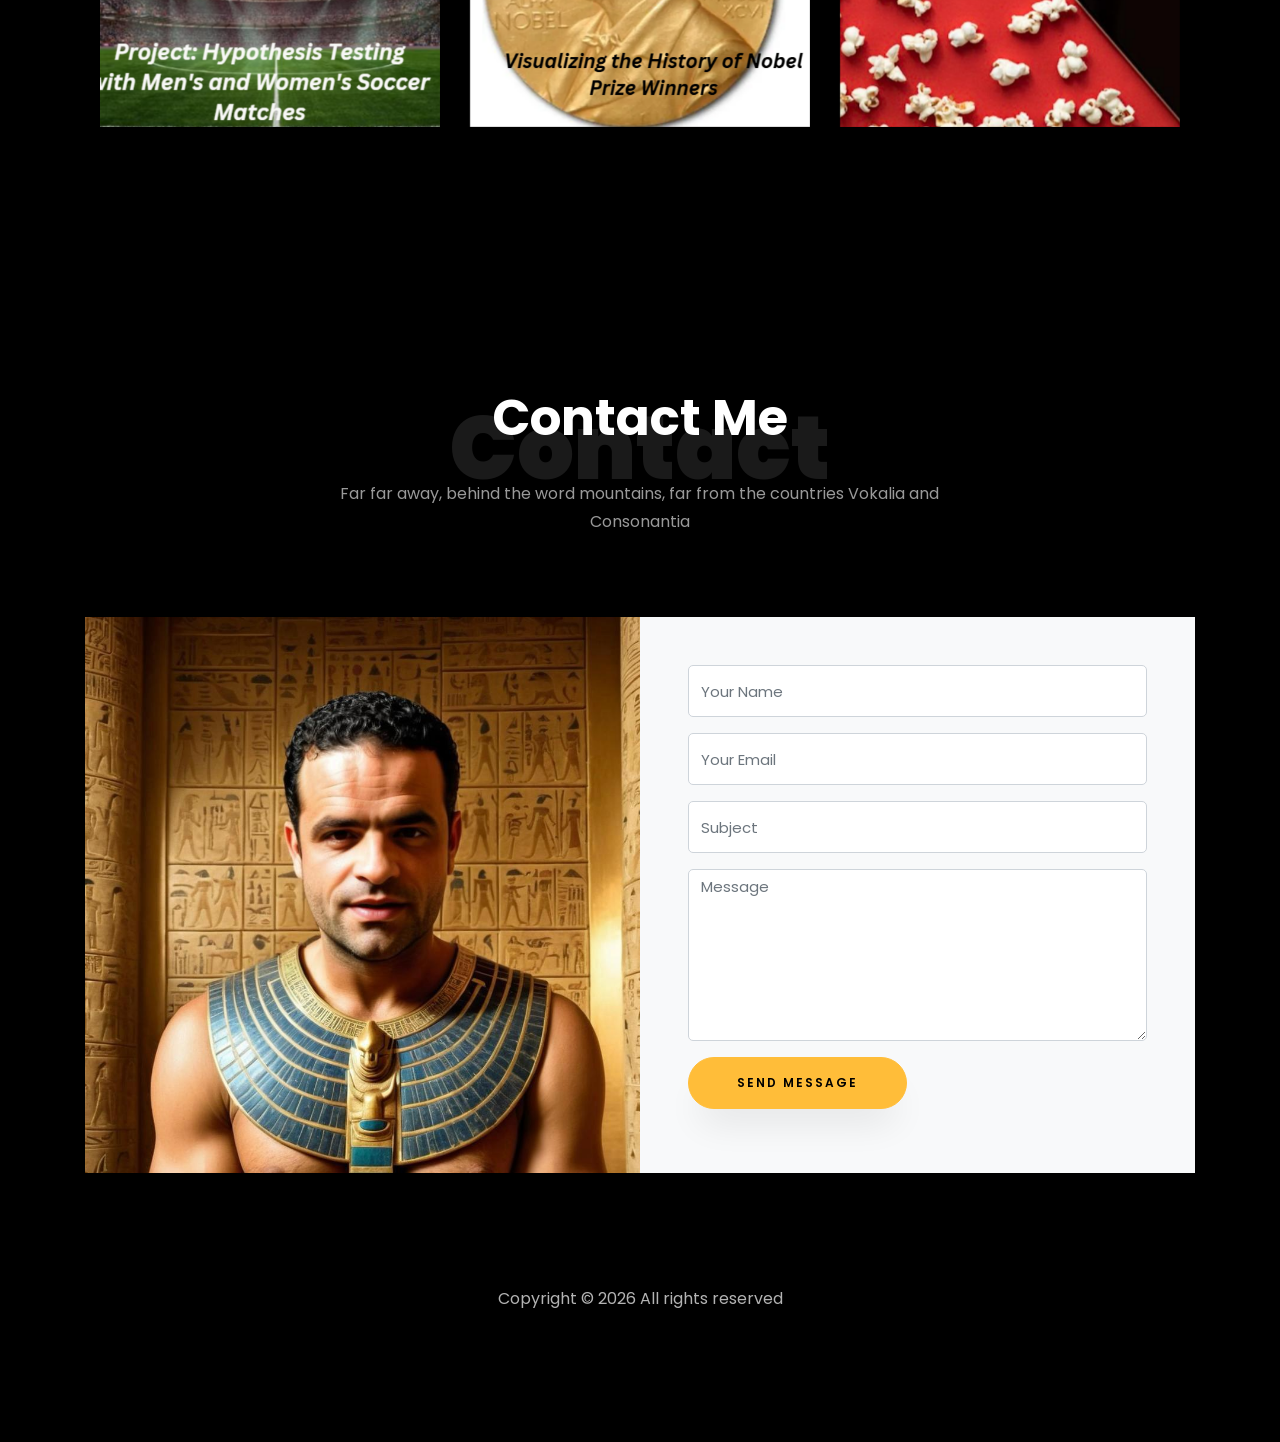
==== commit 6af2511a: "bug fixes" ====
--- a/index.html
+++ b/index.html
@@ -68,7 +68,7 @@
 								<h1 class="mb-4 mt-3">I'm <span>Ahmed Shalaby</span></h1>
 								<h2 class="mb-4">MSc Data Science, U. of Essex.</h2>
 								<p><a href="files/why-data-science.pdf" class="btn btn-primary py-3 px-4">"Why Data Science?"</a> <a
-										href="2.html" class="btn btn-white btn-outline-white py-3 px-4">My Projects</a>
+										href="#projects-section" class="btn btn-white btn-outline-white py-3 px-4">My Projects</a>
 								</p>
 							</div>
 						</div>
@@ -90,7 +90,7 @@
 								<span class="subheading">Hello!</span>
 								<h1 class="mb-4 mt-3">I have Passion For Data Science <span> </span> based in Qatar</h1>
 								<p><a href="files/why-data-science.pdf" class="btn btn-primary py-3 px-4">"Why Data Science?"</a> <a
-										href="2.html" class="btn btn-white btn-outline-white py-3 px-4">My Projects</a>
+										href="#projects-section" class="btn btn-white btn-outline-white py-3 px-4">My Projects</a>
 								</p>
 							</div>
 						</div>
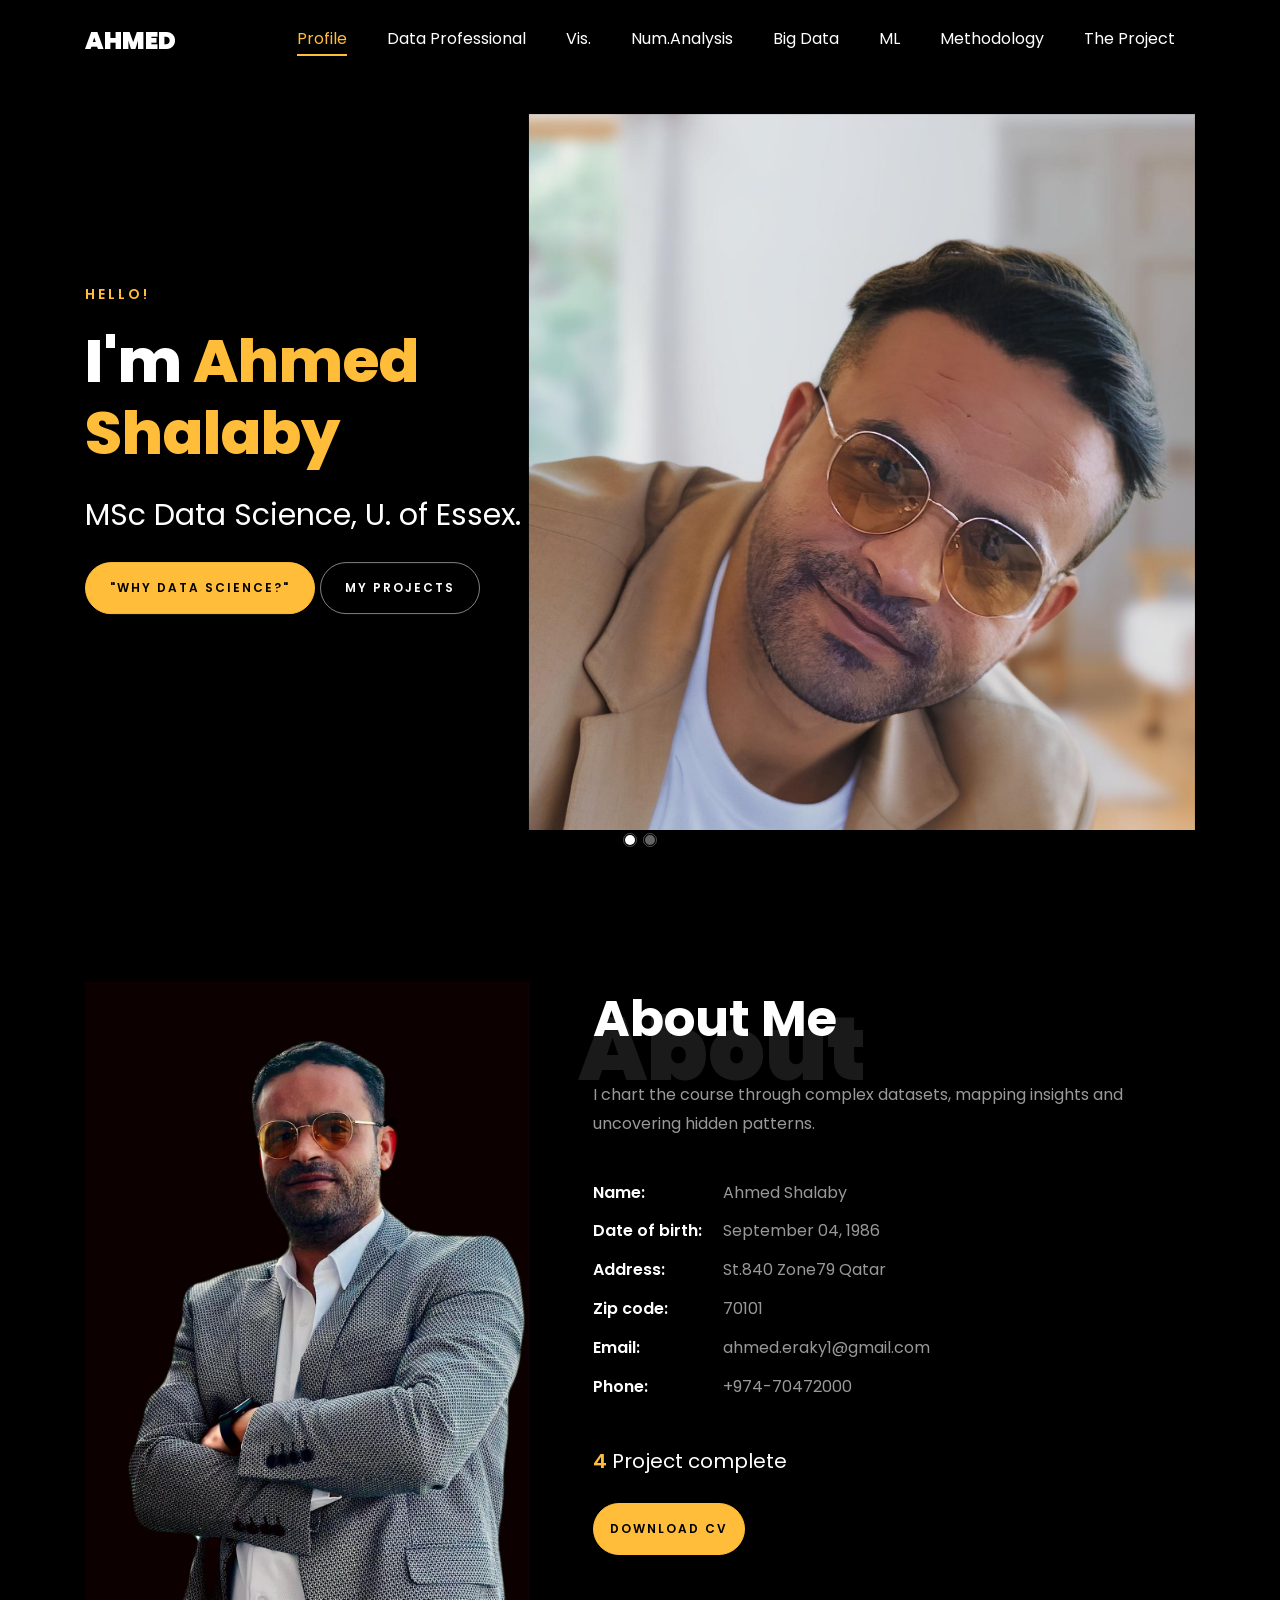
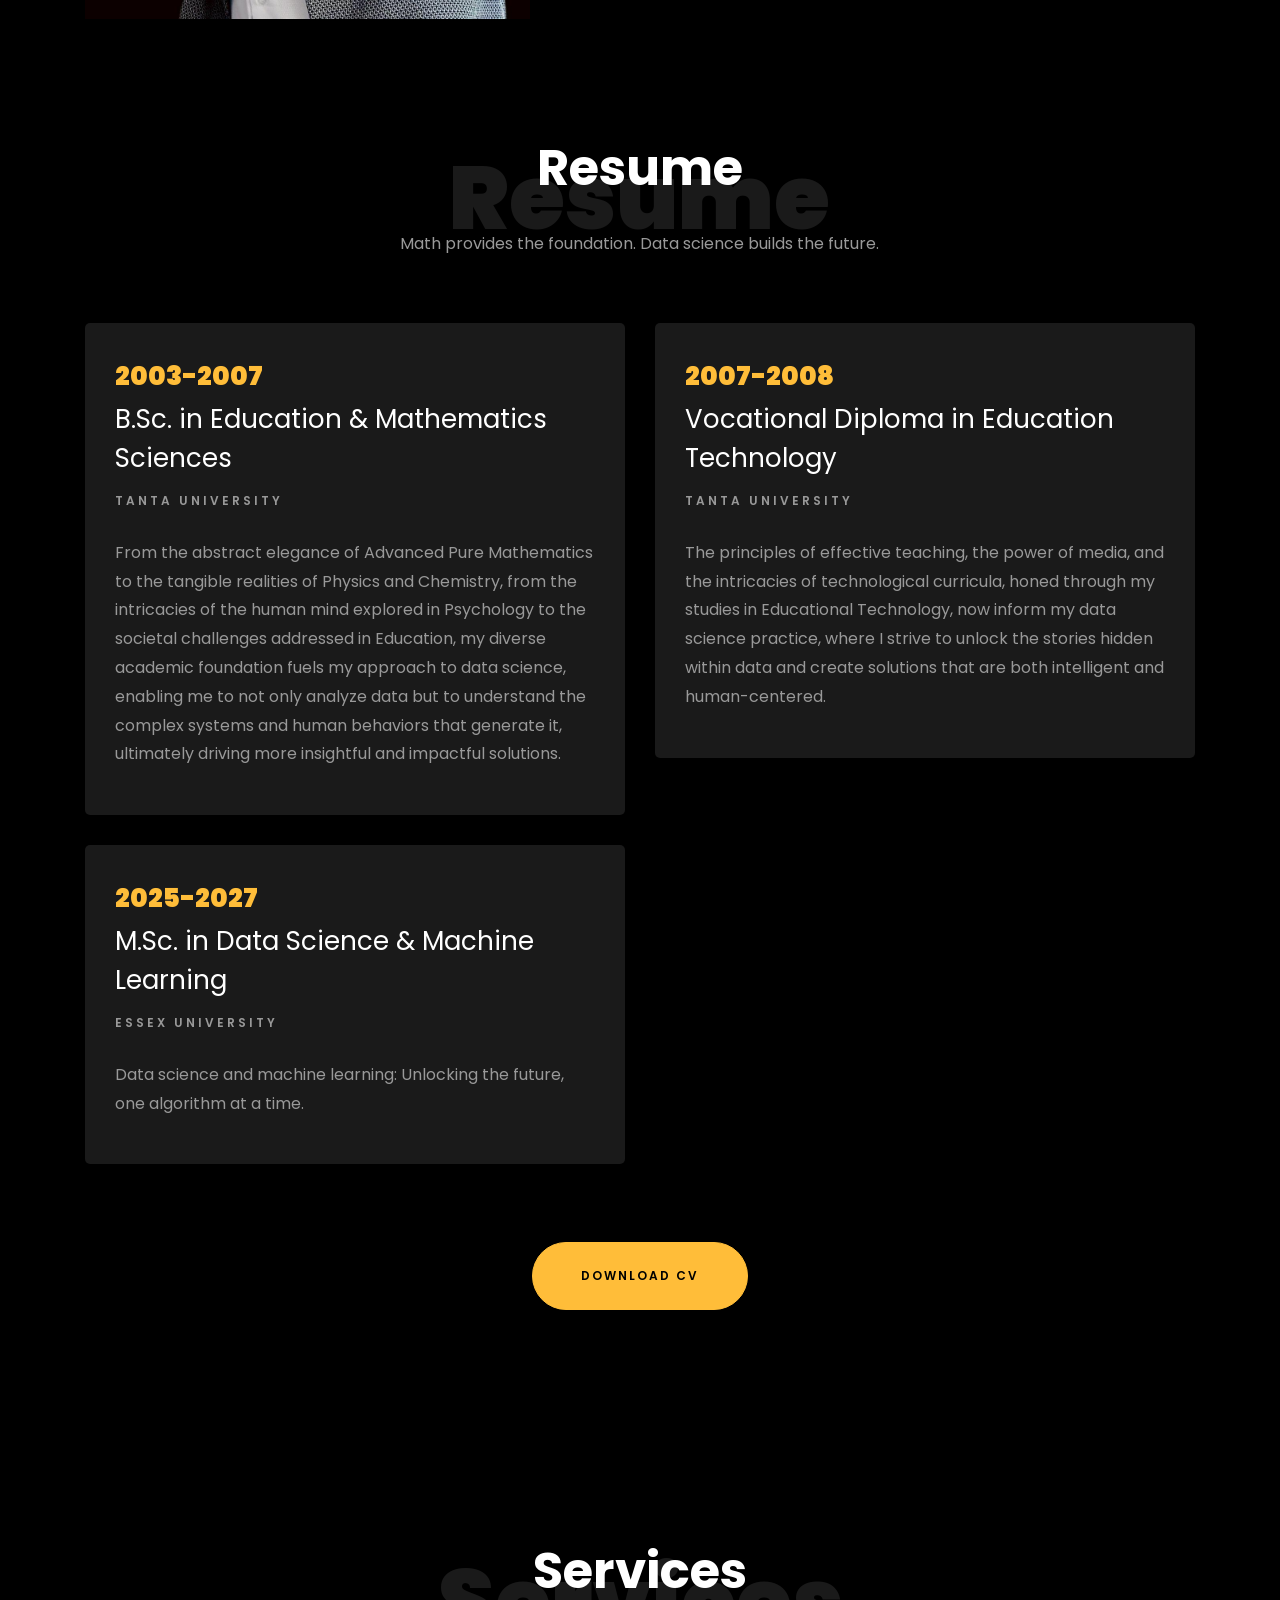
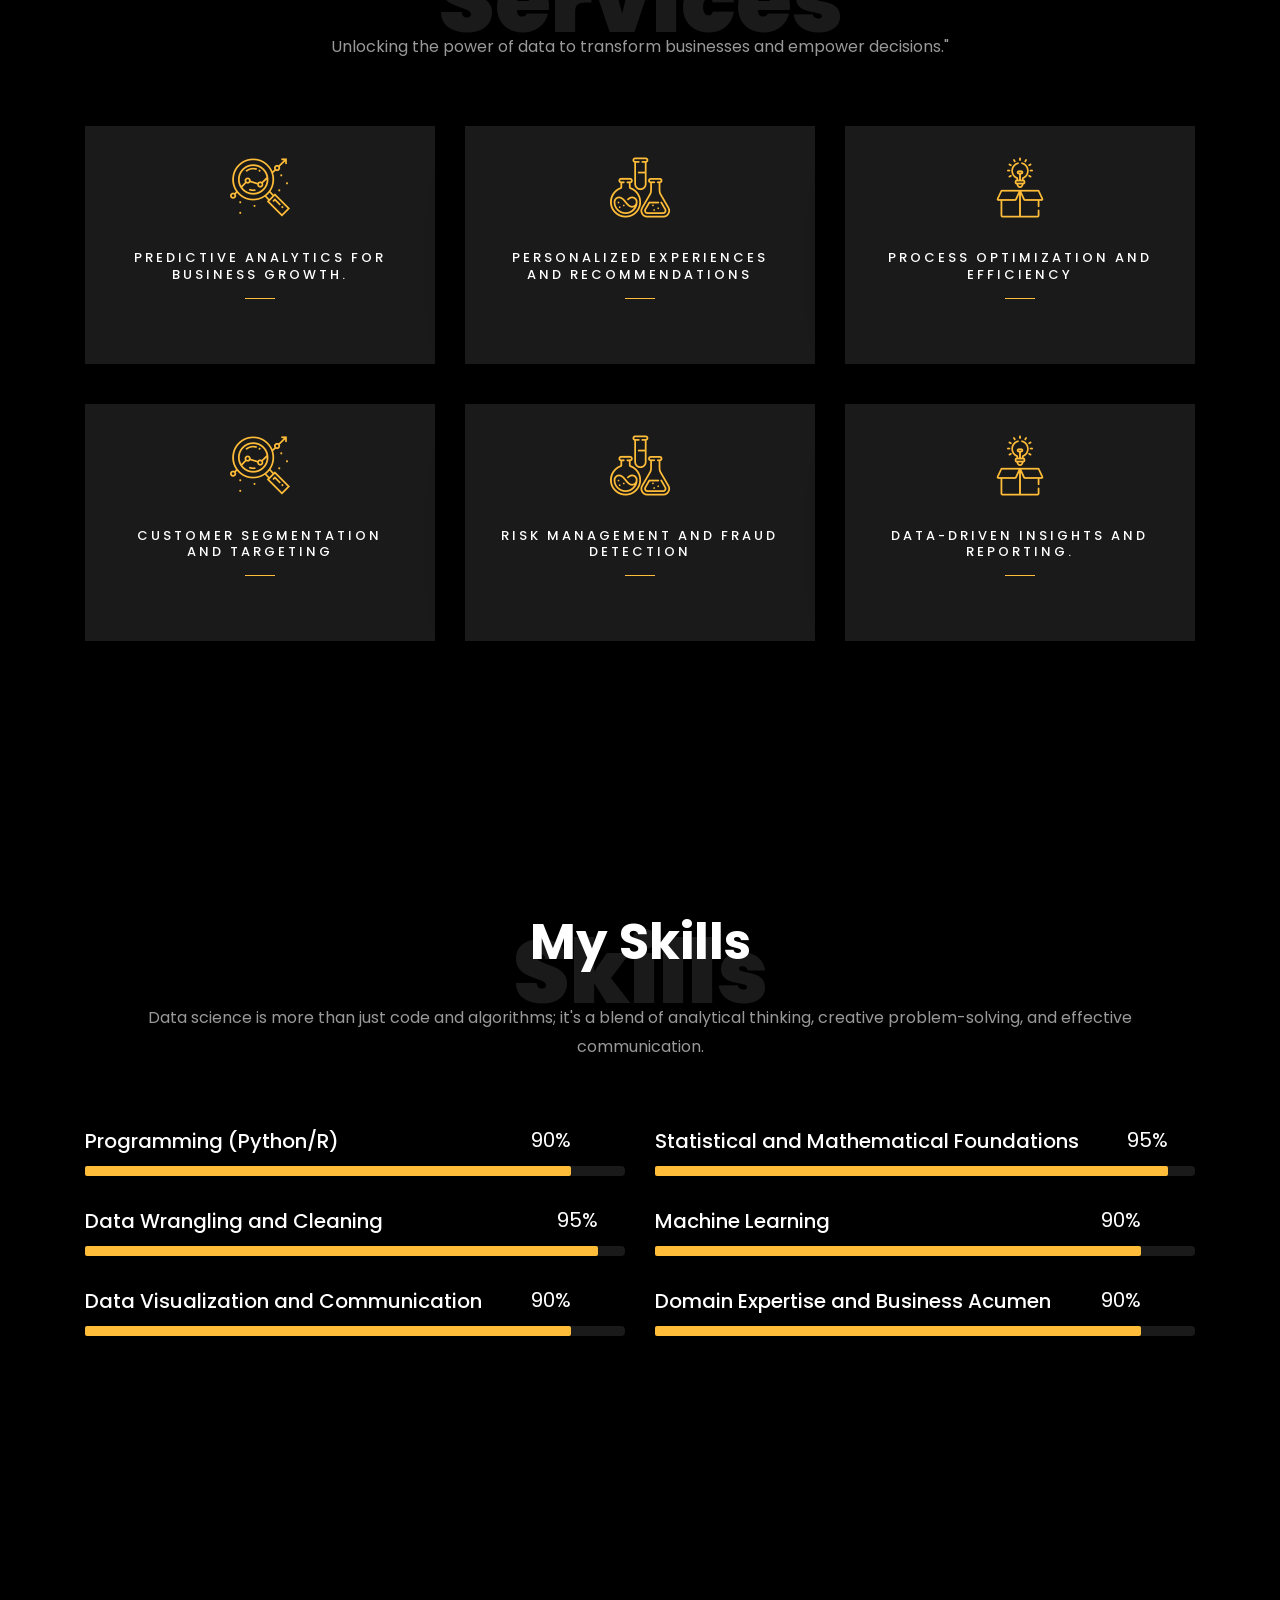
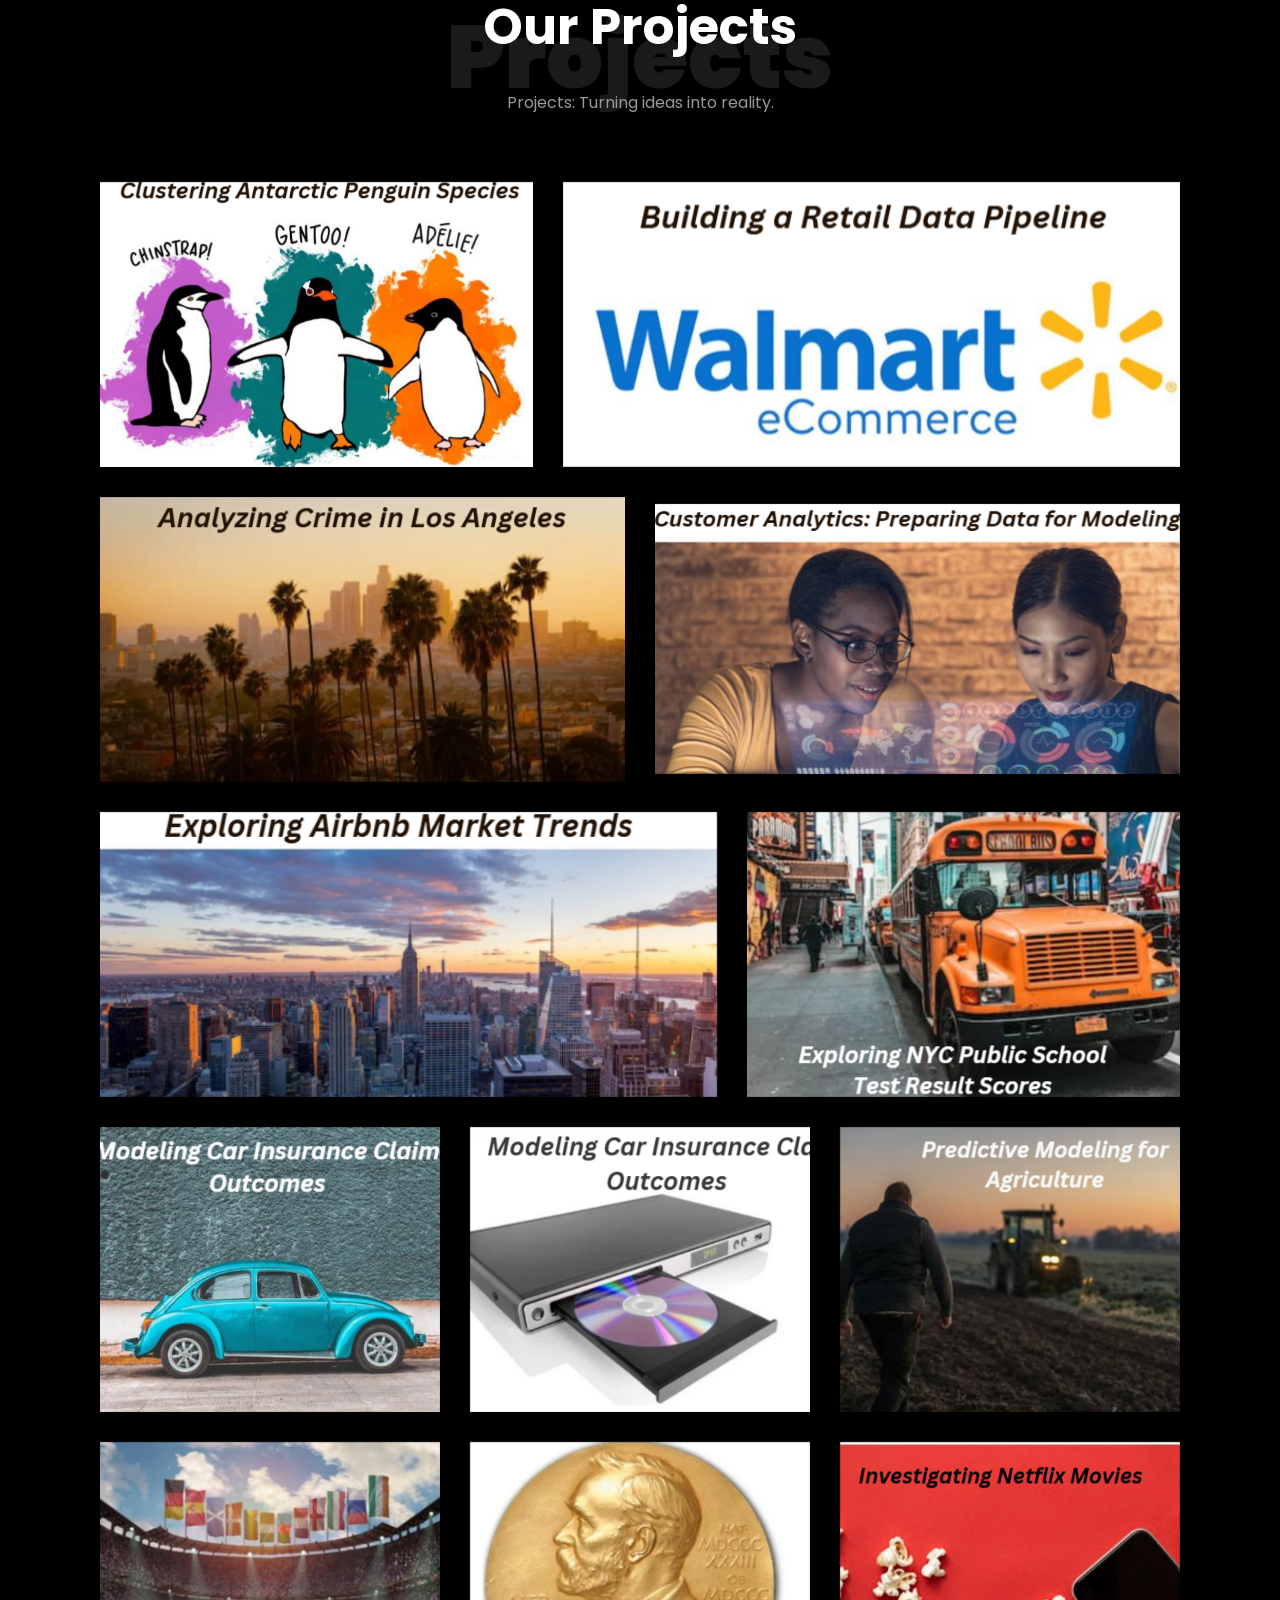
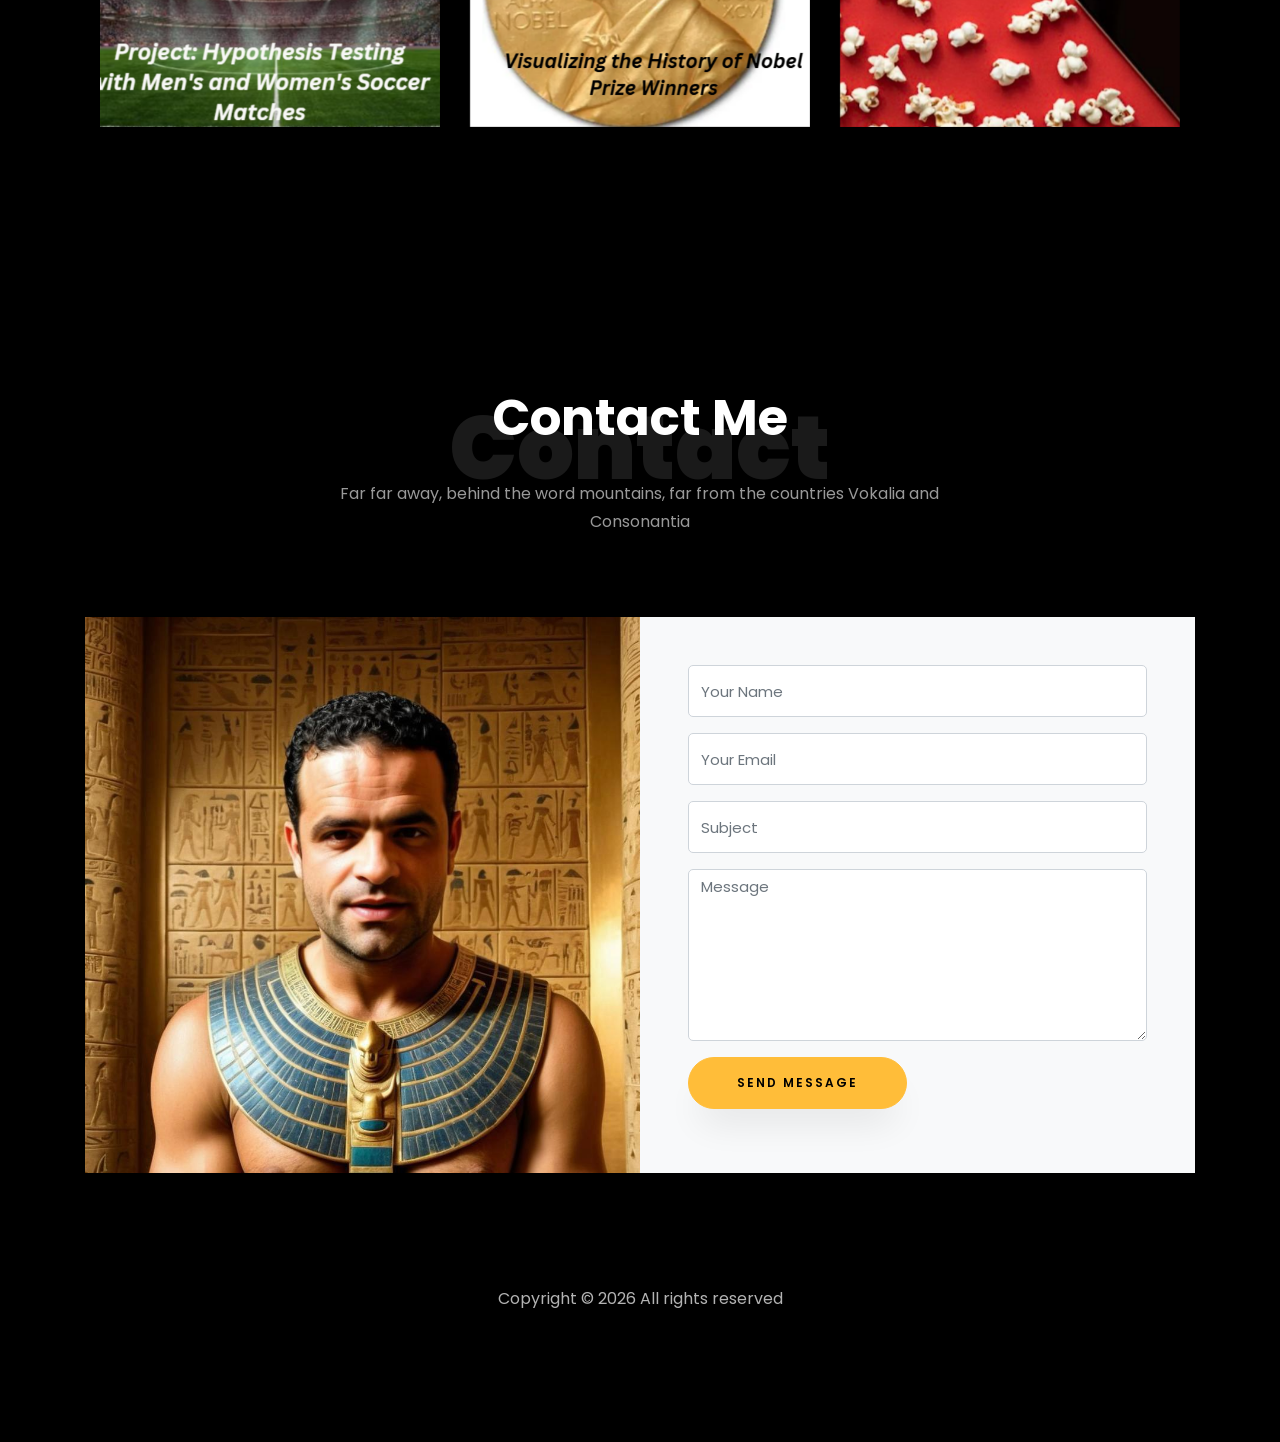
==== commit cca4c5bd: "bug fixes" ====
--- a/index.html
+++ b/index.html
@@ -45,7 +45,7 @@
 					<li class="nav-item"><a href="6.html" class="nav-link"><span>Big Data</span></a></li>
 					<li class="nav-item"><a href="7.html" class="nav-link"><span>ML</span></a></li>
 					<li class="nav-item"><a href="8.html" class="nav-link"><span>Methodology</span></a></li>
-					<li class="nav-item"><a href="#projects-section" class="nav-link"><span>The Project</span></a></li>
+					<li class="nav-item"><a href="9.html" class="nav-link"><span>The Project</span></a></li>
 				</ul>
 			</div>
 		</div>
